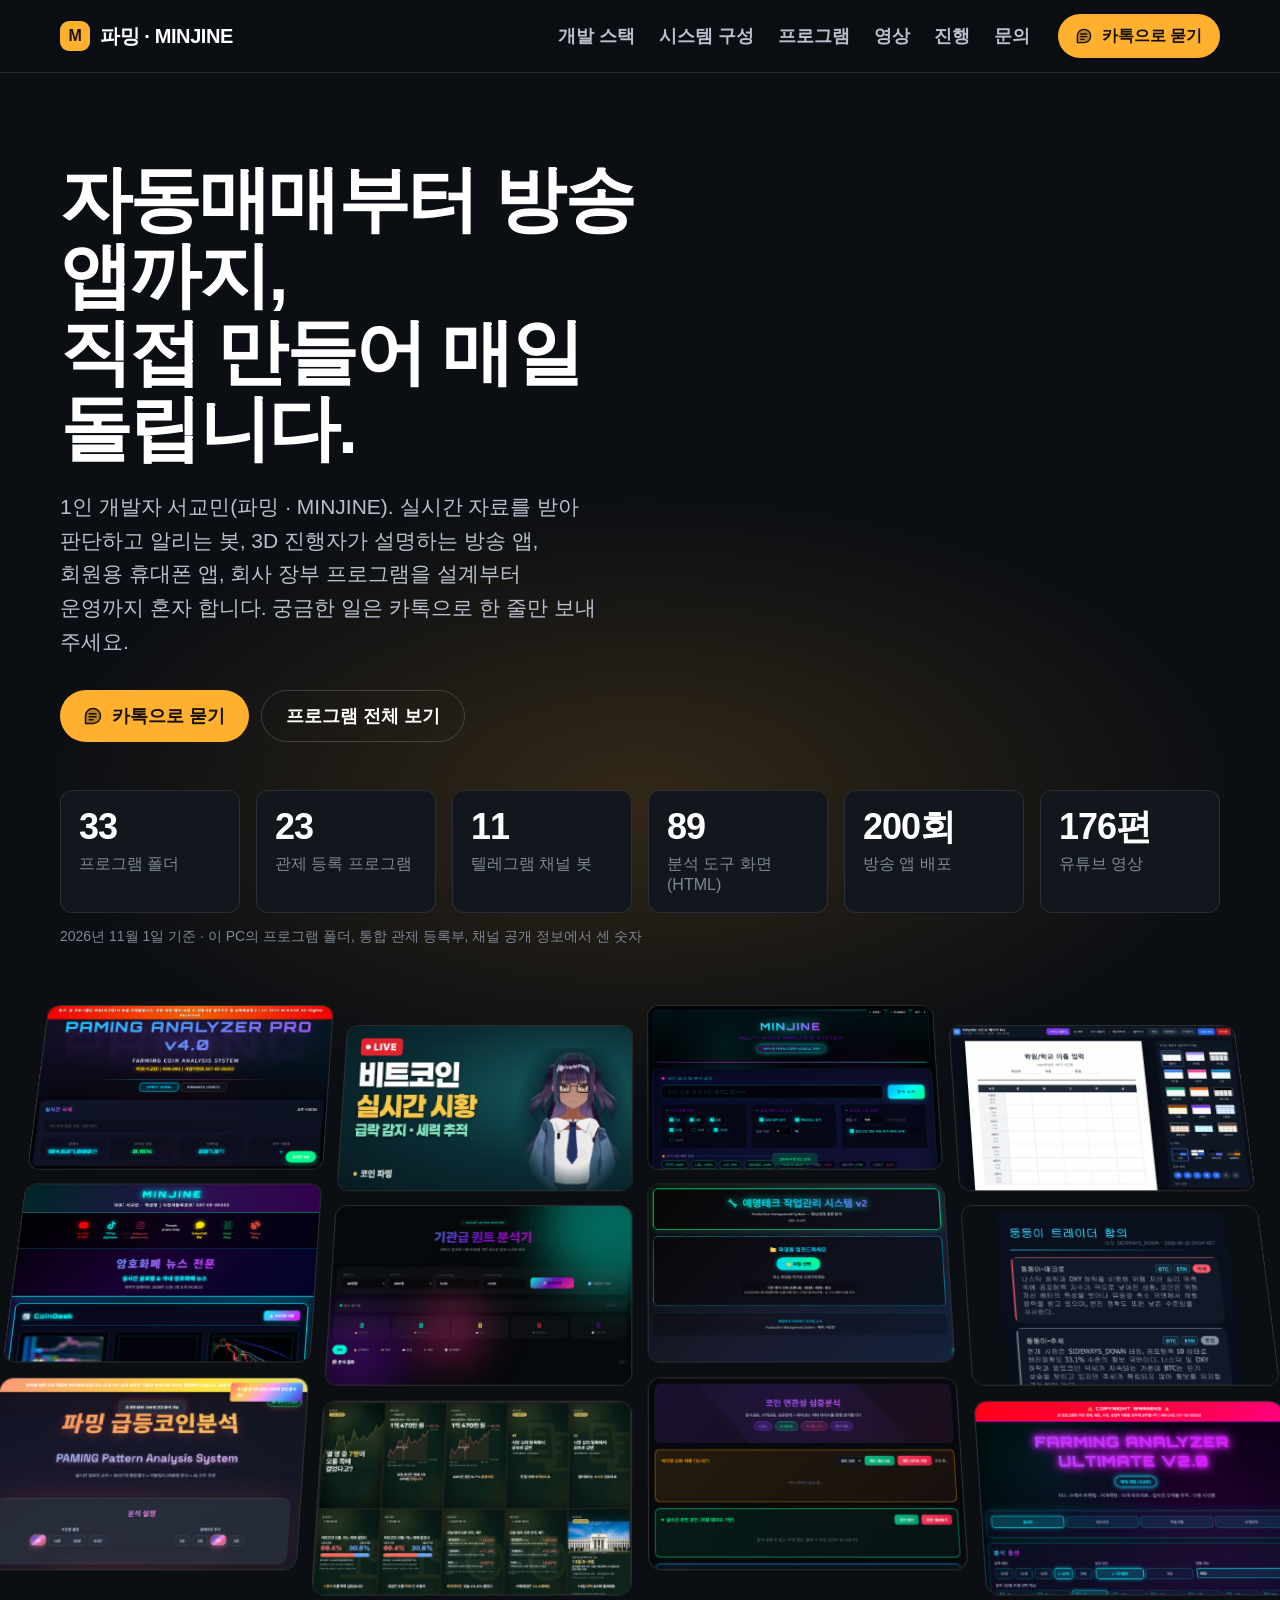
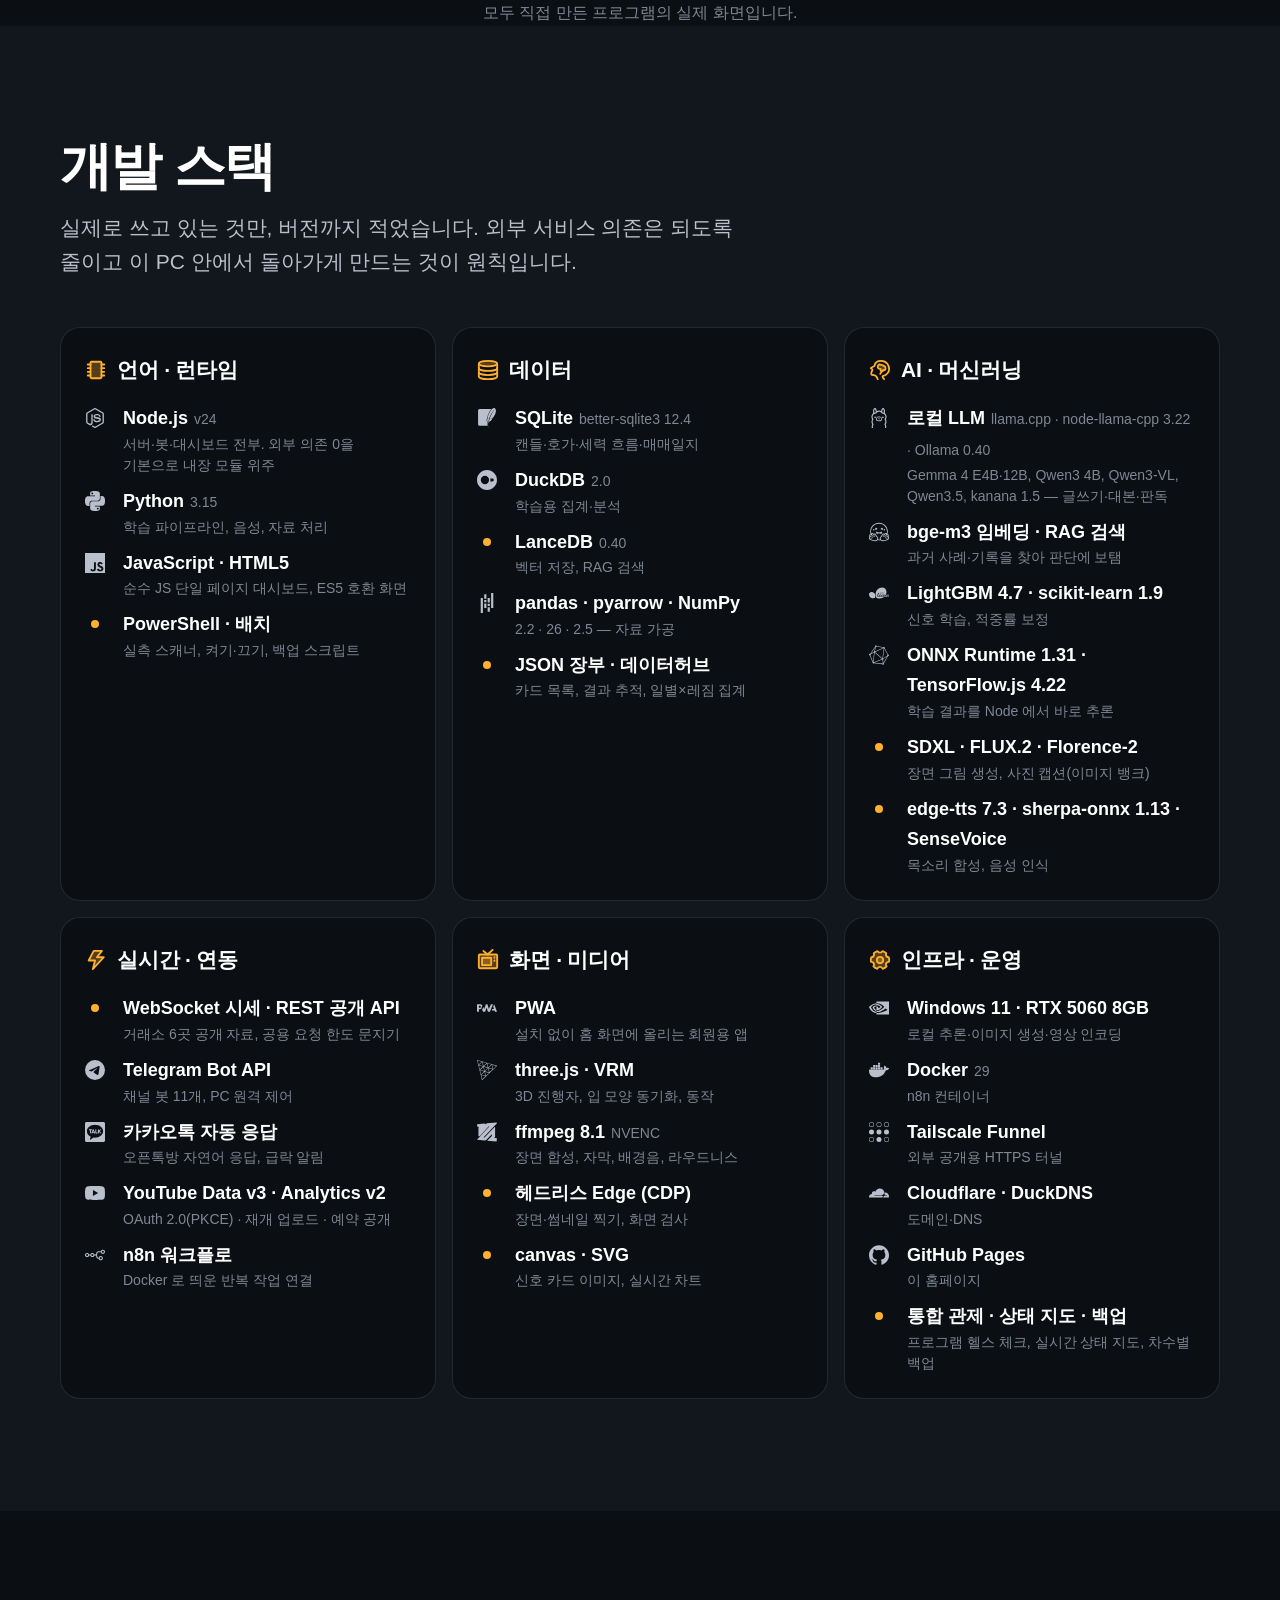
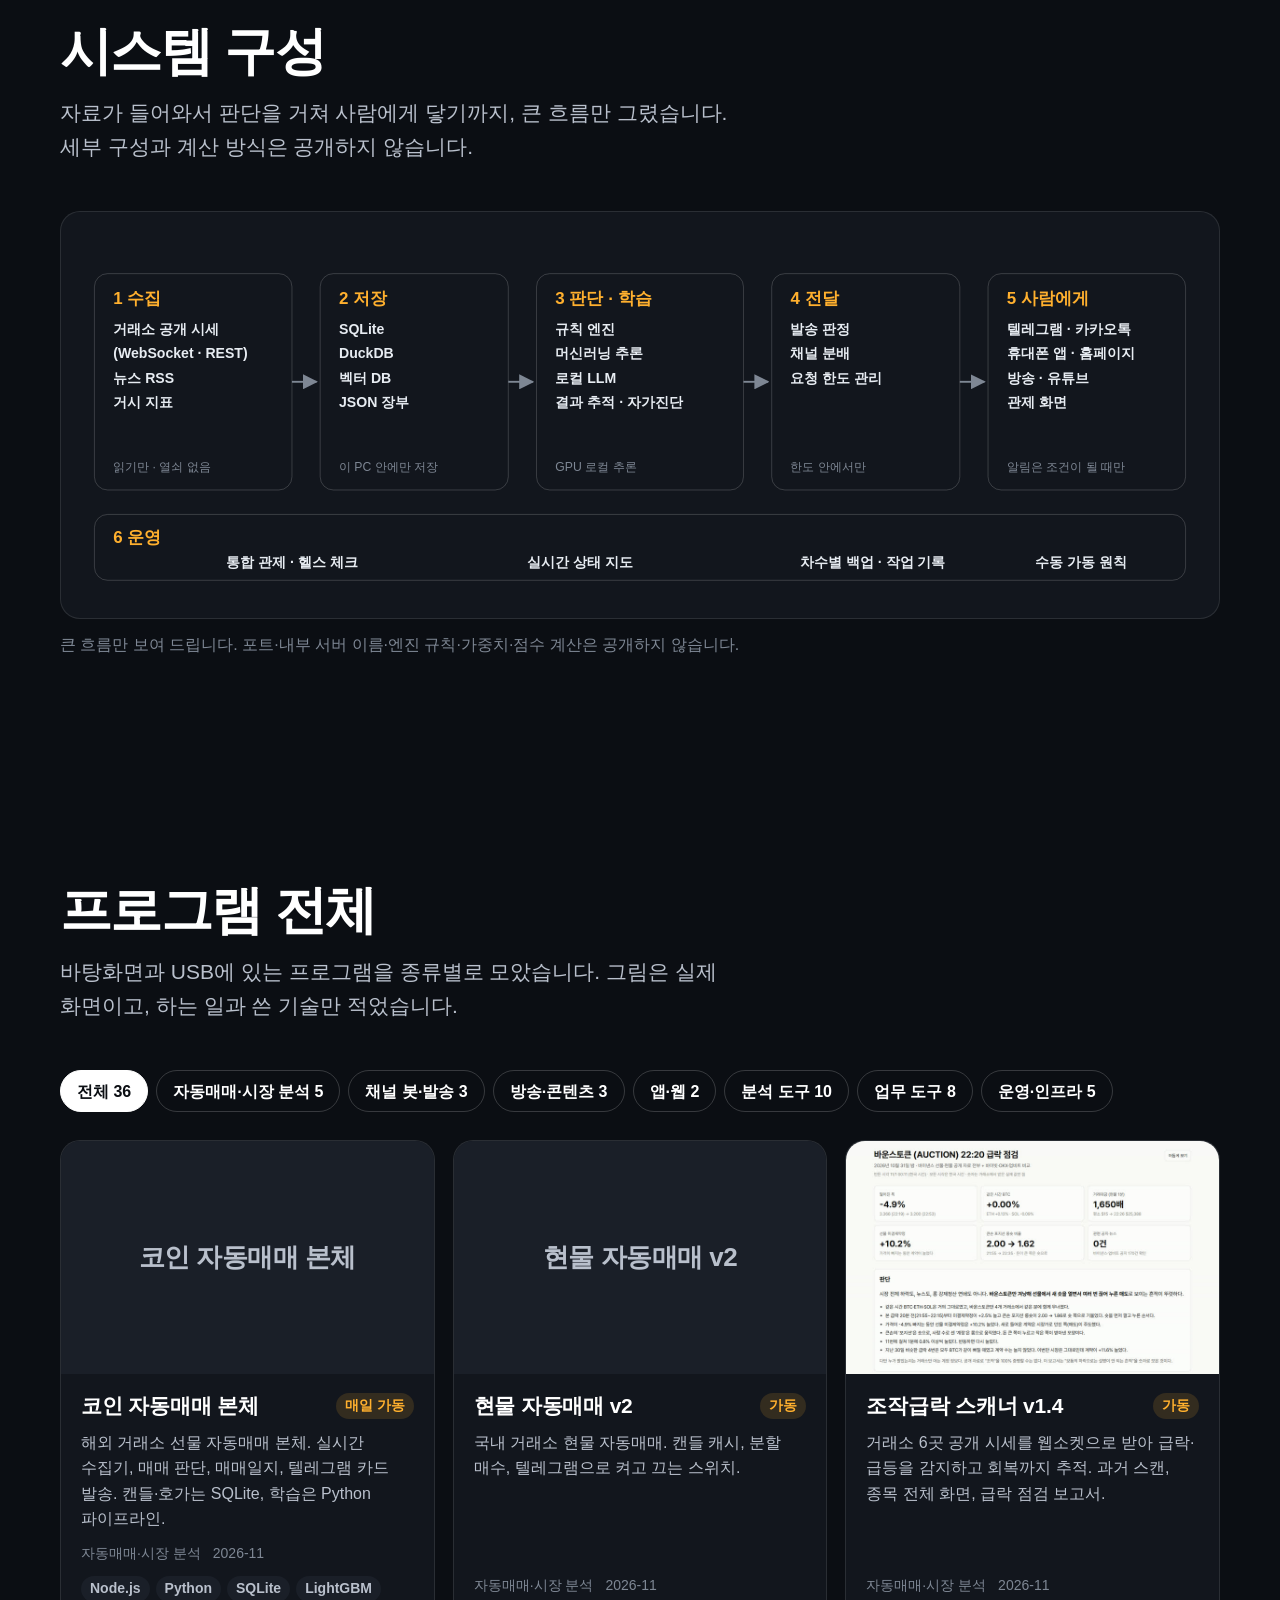
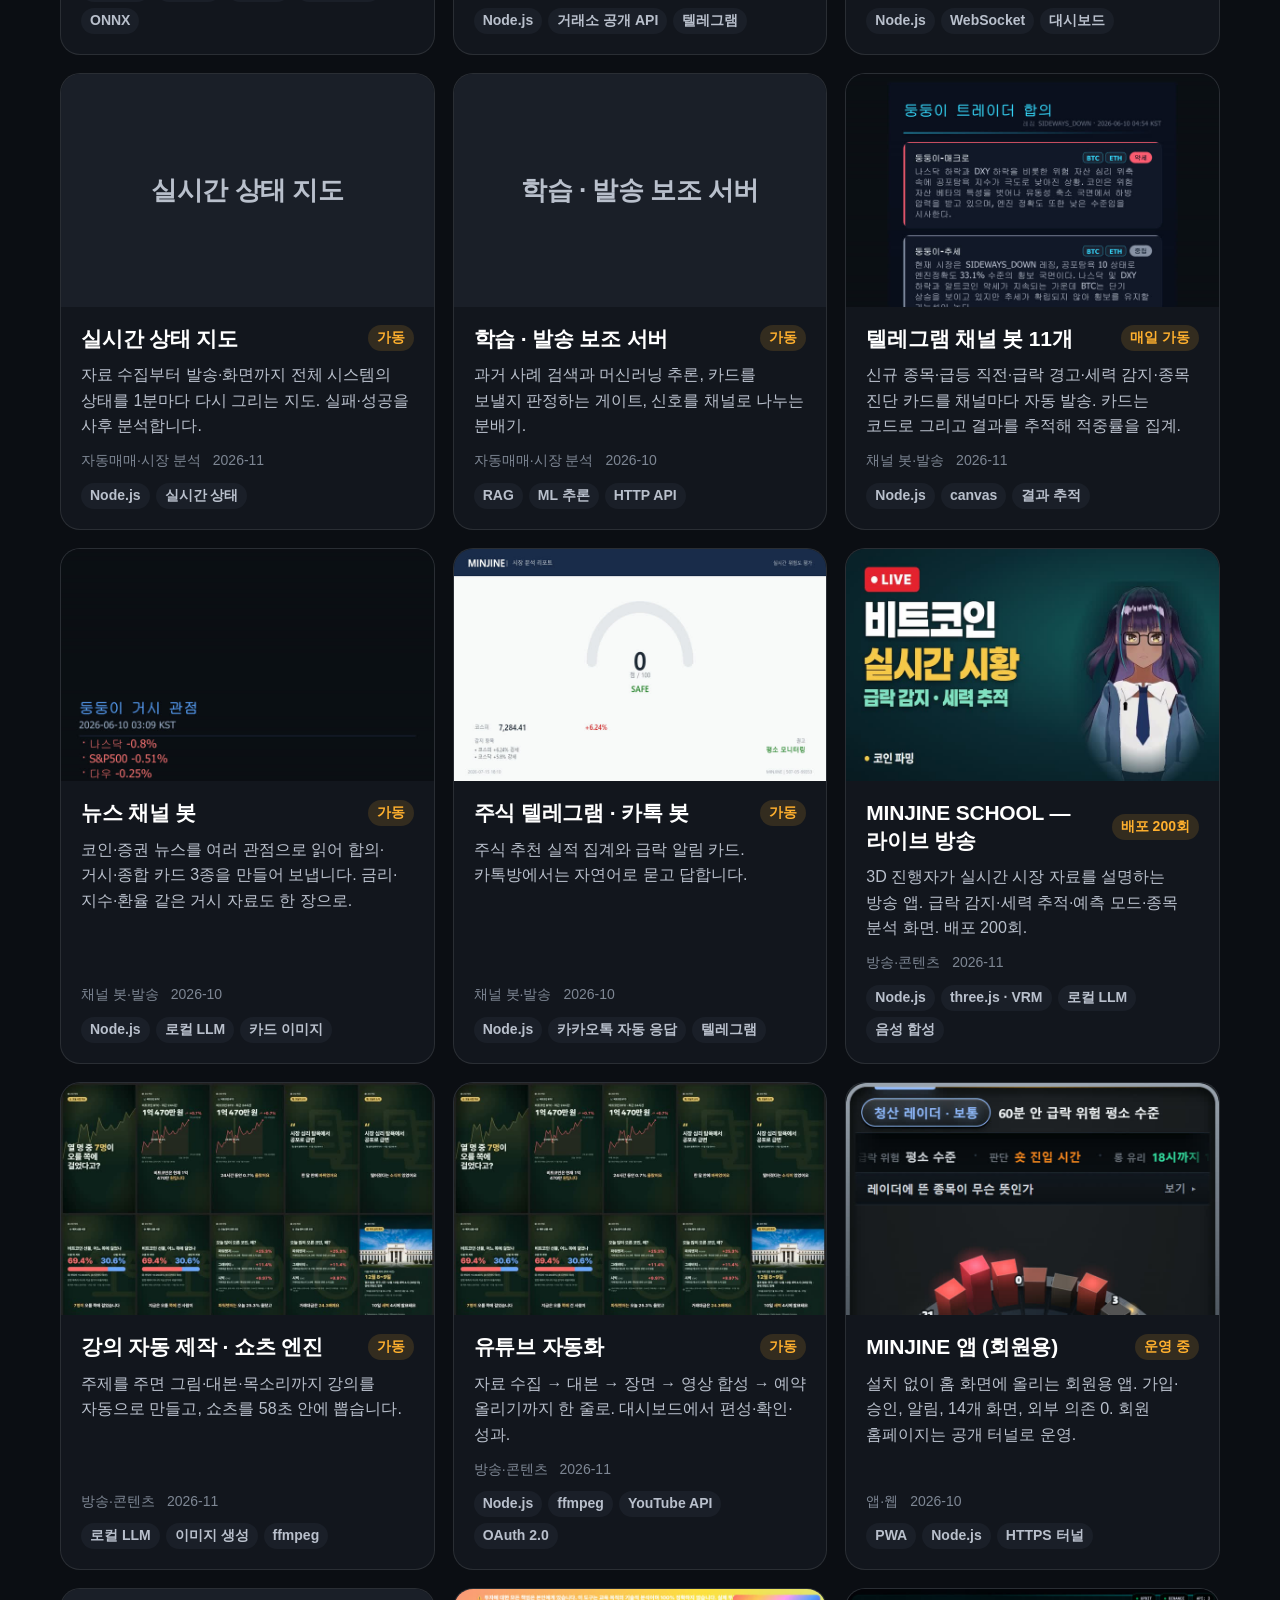
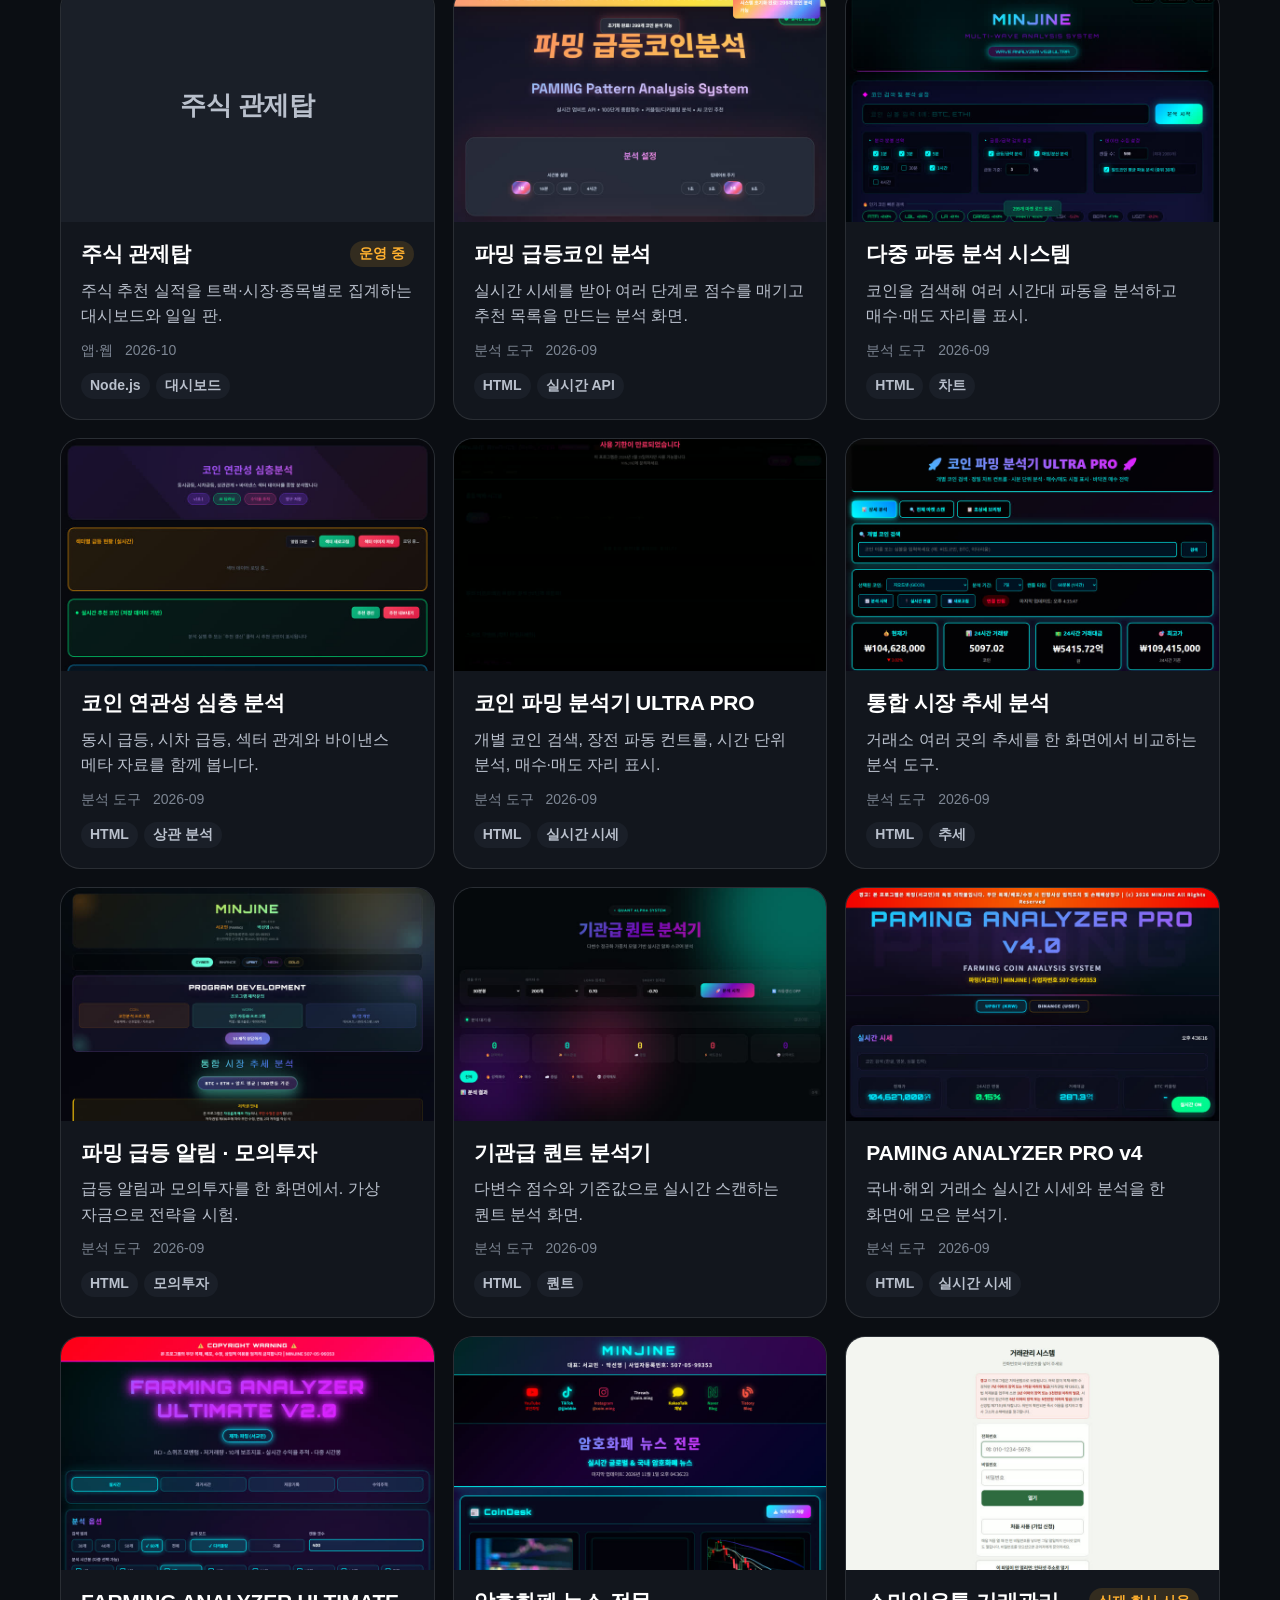
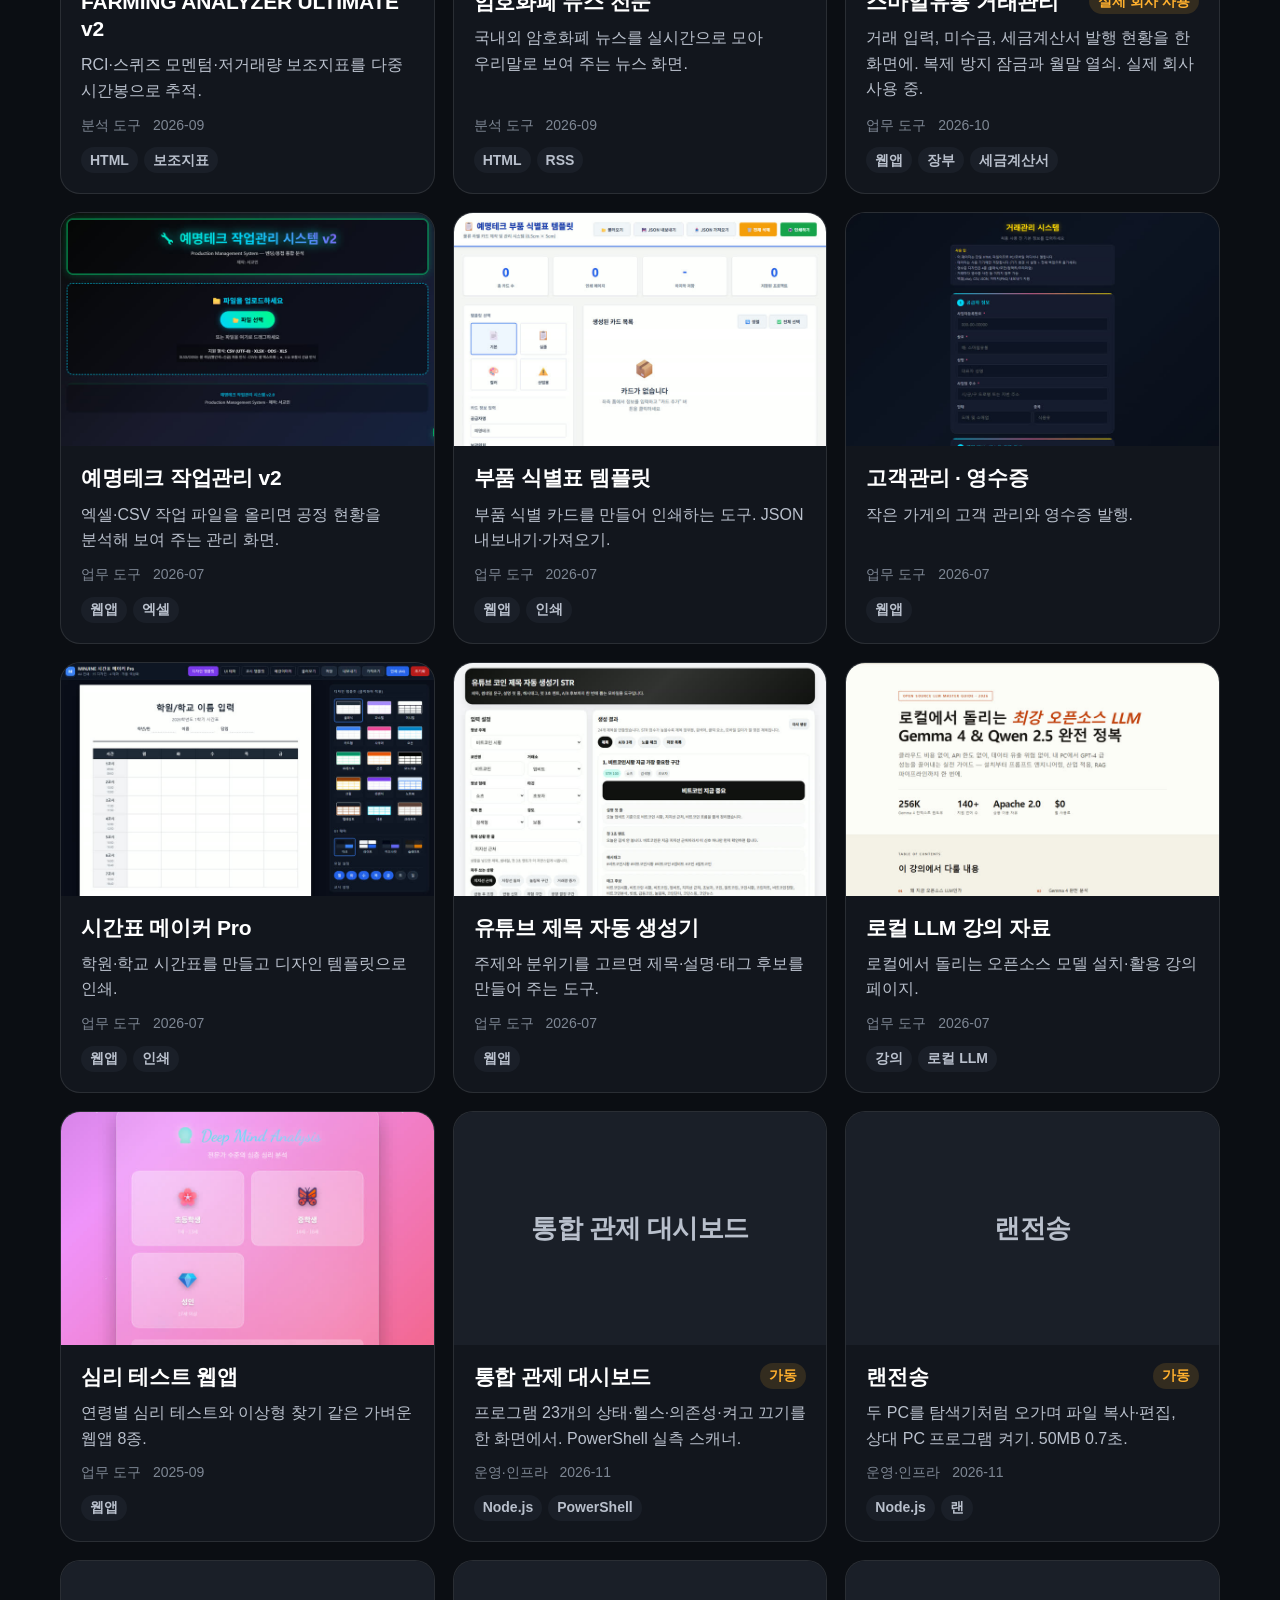
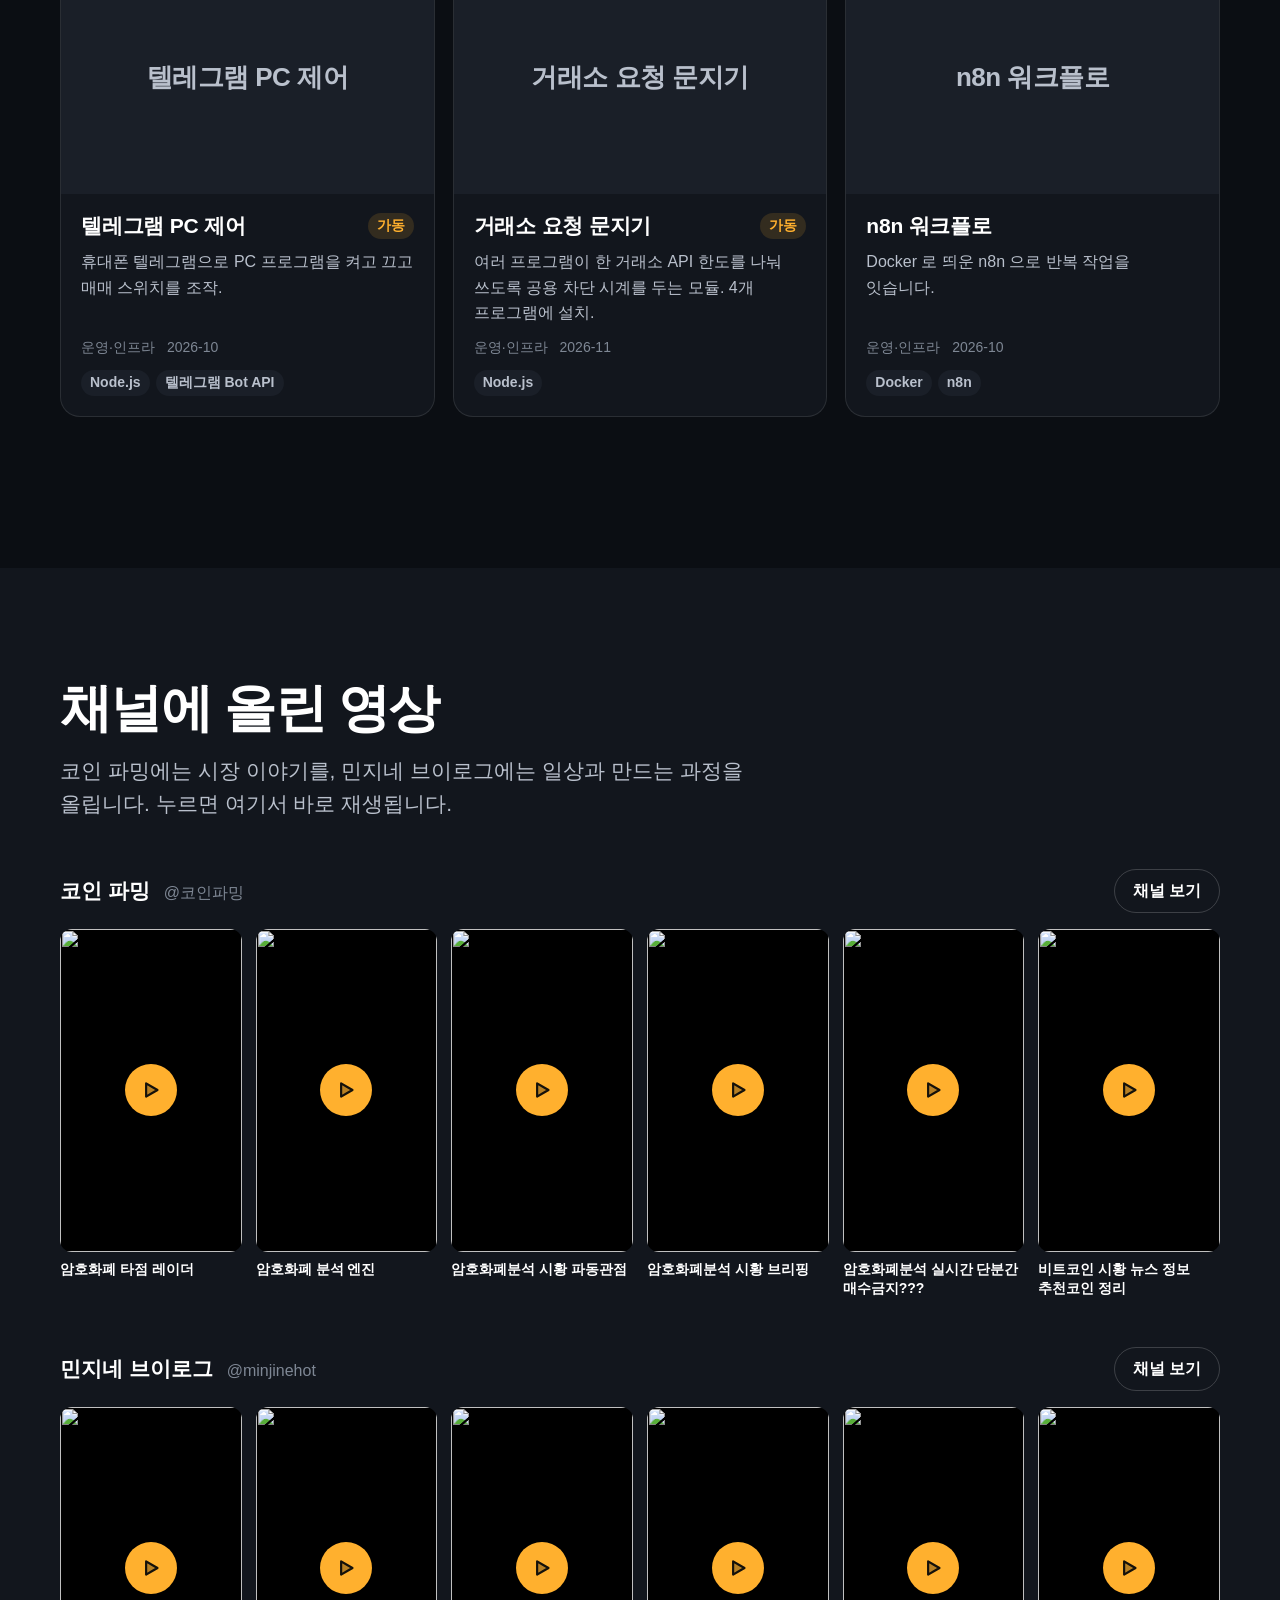
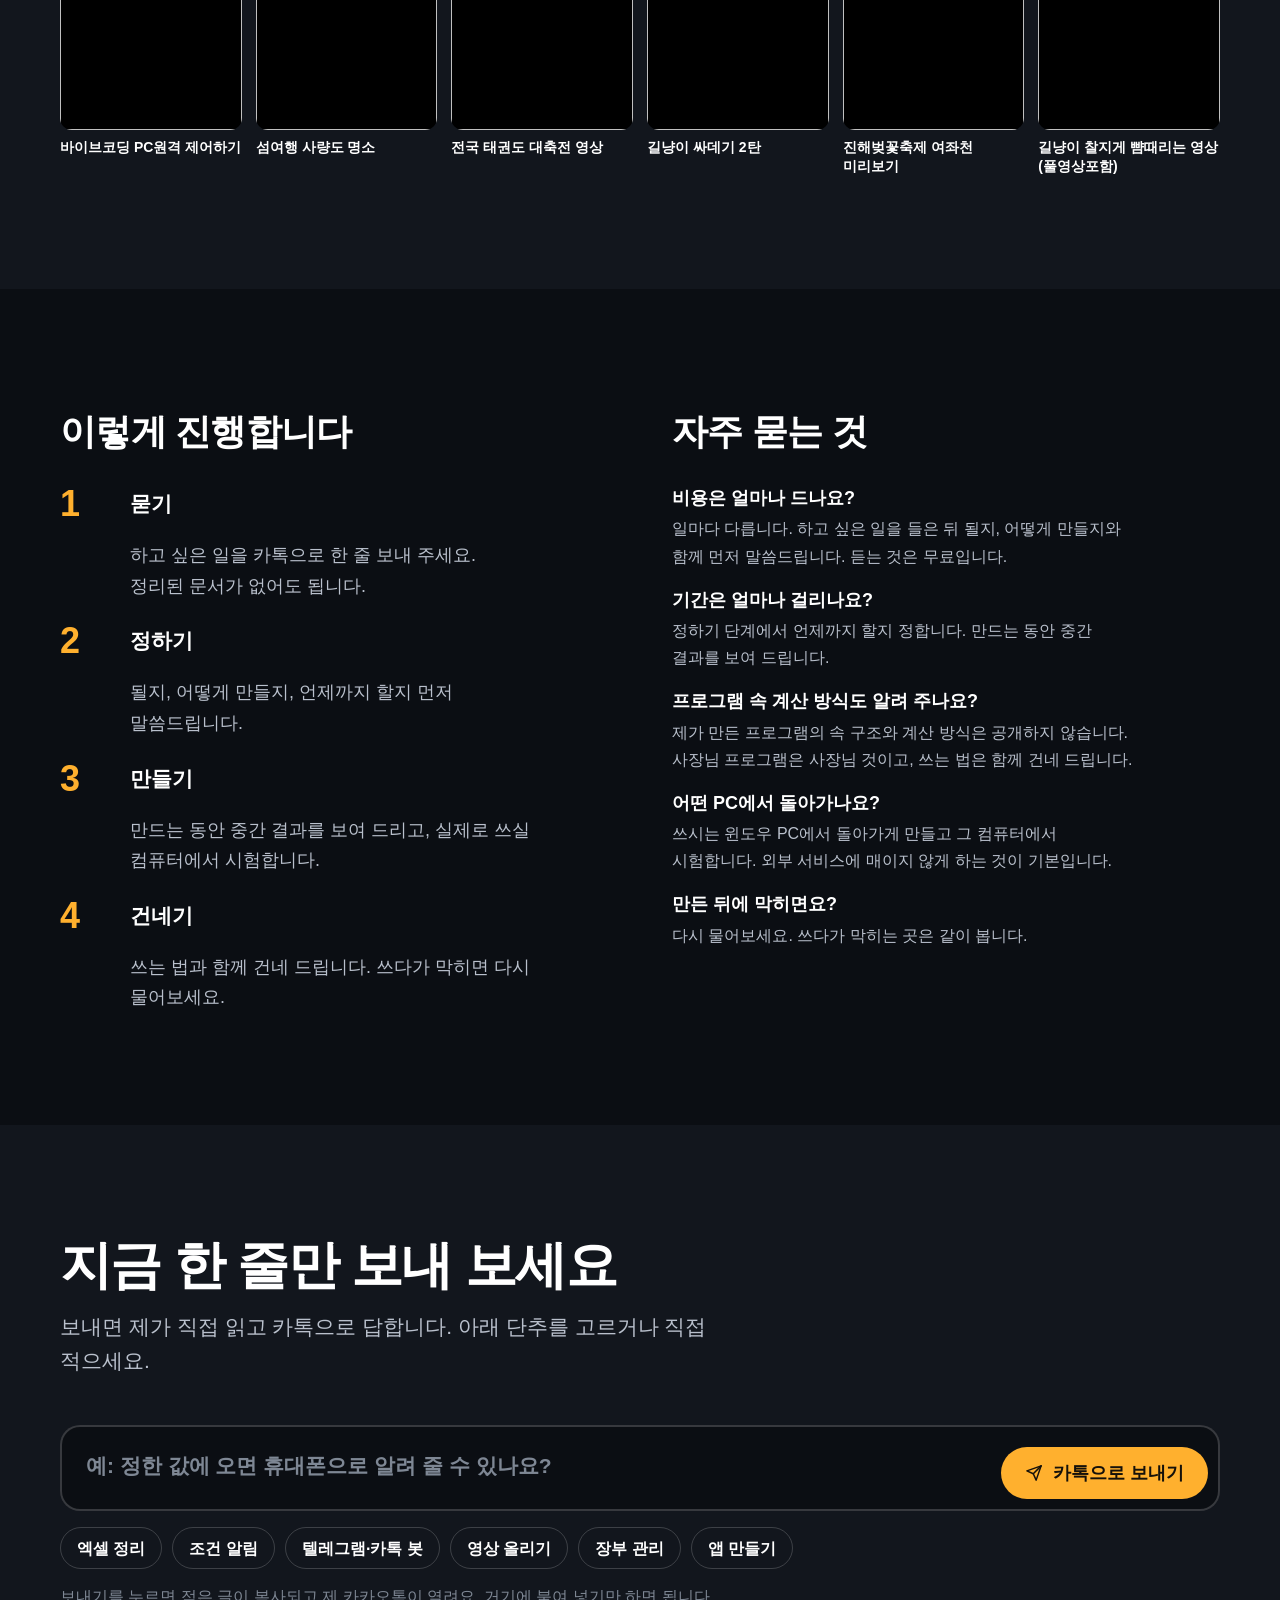
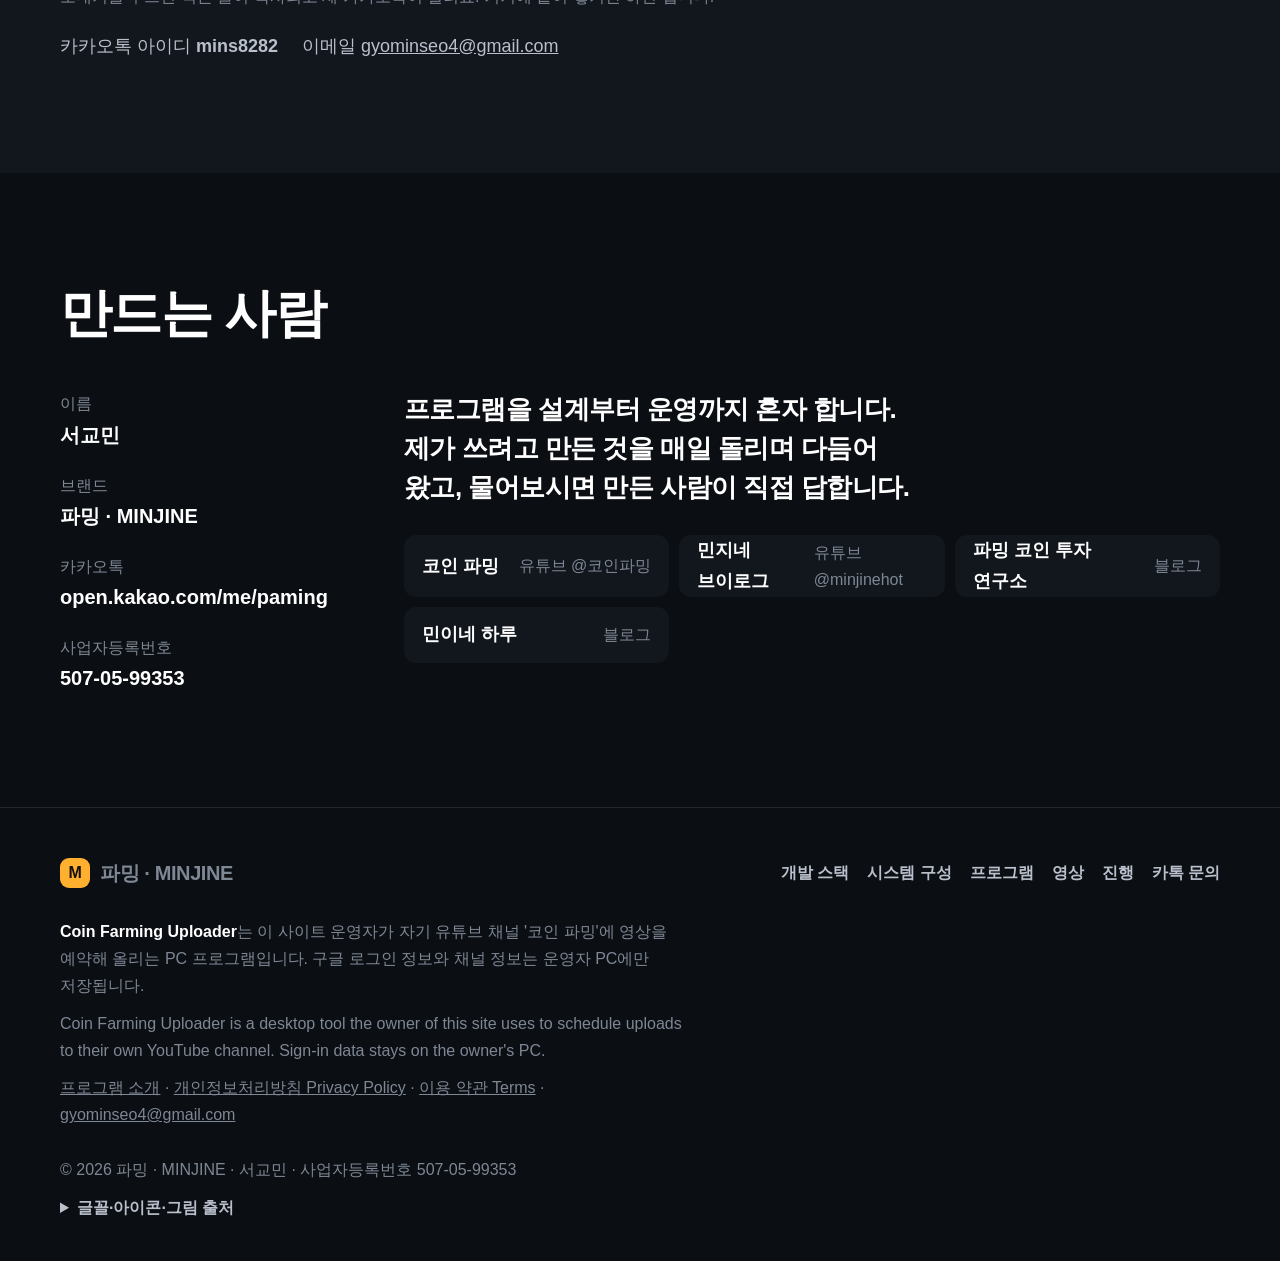
==== coin.html @ c0732eb4 "MINJINE 홈페이지 개편: 첫 화면 두 갈래(주식·암호화폐 / 사무 자동화), 기존 페이지는 coin.html, 사무 자동화 페이지와 유튜브 홍보영상 Co-Authored-By" ====
<!doctype html>
<html lang="ko">
<head>
<meta charset="utf-8">
<meta name="viewport" content="width=device-width, initial-scale=1">
<title>파밍 · MINJINE — 1인 개발자 서교민의 프로그램과 기술</title>
<meta name="description" content="자동매매 봇, 텔레그램 채널 봇 11개, 실시간 방송 앱, 회원용 휴대폰 앱, 회사 장부 프로그램까지 직접 설계해 매일 돌리는 1인 개발자 서교민(파밍 · MINJINE). 개발 스택, 시스템 구성, 프로그램 전체 카탈로그. 문의는 카카오톡으로.">
<link rel="canonical" href="https://gyominseo4-cyber.github.io/">
<meta property="og:type" content="website">
<meta property="og:title" content="파밍 · MINJINE — 1인 개발자 서교민의 프로그램과 기술">
<meta property="og:description" content="직접 설계해 매일 돌리는 프로그램 33개 폴더, 관제 등록 23개. 개발 스택과 시스템 구성, 실제 화면.">
<meta property="og:url" content="https://gyominseo4-cyber.github.io/">
<meta property="og:image" content="https://gyominseo4-cyber.github.io/og.jpg">
<meta name="twitter:card" content="summary_large_image">
<meta name="theme-color" content="#0B0E13">
<meta name="color-scheme" content="dark">
<link rel="icon" href="data:image/svg+xml,%3Csvg xmlns='http://www.w3.org/2000/svg' viewBox='0 0 64 64'%3E%3Crect width='64' height='64' rx='14' fill='%23FFB02E'/%3E%3Cpath d='M15 47V17h8l9 16 9-16h8v30h-8V31l-9 16-9-16v16z' fill='%2315110A'/%3E%3C/svg%3E">
<link rel="preconnect" href="https://cdn.jsdelivr.net" crossorigin>
<link rel="stylesheet" href="https://cdn.jsdelivr.net/gh/orioncactus/pretendard@v1.3.9/dist/web/variable/pretendardvariable-dynamic-subset.min.css">
<script>document.documentElement.classList.add('js')</script>
<style>
/* 파밍 · MINJINE 홈페이지 5판 (2026-11-01) — Website Design 플러그인 절차(DESIGN.md) · 개발자 포트폴리오: 개발 스택 → 시스템 구성 → 프로그램 전체 카탈로그(실제 화면) · 지어낸 숫자 없음 */
:root{
  --bg:#0B0E13; --surface:#12161D; --surface-2:#1A1F28; --line:rgba(255,255,255,.10); --line-2:rgba(255,255,255,.18);
  --text:#FFFFFF; --text-2:#B9C0CC; --text-3:#7E8794;
  --primary:#FFB02E; --primary-hover:#FFC25A; --primary-ink:#15110A; --primary-soft:rgba(255,176,46,.14);
  --s1:72px; --s2:52px; --s3:36px; --s4:26px; --s5:21px; --s6:18px; --s7:16px; --s8:14px;
  --r1:12px; --r2:20px; --m:40px; --w:1240px; --ease:cubic-bezier(.2,.7,.2,1);
}
@media (max-width:760px){ :root{ --s1:42px; --s2:34px; --s3:28px; --s4:22px; --m:20px; } }
*{ box-sizing:border-box; }
html{ background:var(--bg); color-scheme:dark; -webkit-text-size-adjust:100%; scroll-behavior:smooth; }
@media (prefers-reduced-motion:reduce){ html{ scroll-behavior:auto; } }
body{ margin:0; background:var(--bg); color:var(--text); font-family:"Pretendard Variable",Pretendard,-apple-system,"Apple SD Gothic Neo","Malgun Gothic",sans-serif; font-size:var(--s6); font-weight:500; line-height:1.7; word-break:keep-all; overflow-wrap:break-word; -webkit-font-smoothing:antialiased; font-variant-numeric:tabular-nums; }
h1,h2,h3,h4,p,ul,ol,dl,dd,figure{ margin:0; }
ul,ol{ padding:0; list-style:none; }
a{ color:inherit; }
img,svg{ display:block; }
.ico{ width:1em; height:1em; flex:none; }
.si{ width:20px; height:20px; fill:currentColor; flex:none; }
::selection{ background:var(--primary); color:var(--primary-ink); }
:focus-visible{ outline:2px solid var(--primary); outline-offset:3px; }
.sr{ position:absolute !important; width:1px; height:1px; overflow:hidden; clip:rect(0 0 0 0); white-space:nowrap; }
.skip{ position:absolute; left:var(--m); top:-80px; z-index:40; background:var(--primary); color:var(--primary-ink); padding:12px 16px; border-radius:var(--r1); font-weight:700; text-decoration:none; }
.skip:focus{ top:16px; }
.wrap{ max-width:var(--w); margin:0 auto; padding:0 var(--m); }
section{ padding:112px 0; scroll-margin-top:80px; }
@media (max-width:760px){ section{ padding:72px 0; } }
.h2{ font-size:var(--s2); font-weight:800; line-height:1.1; letter-spacing:-.03em; max-width:20ch; }
.sub{ margin-top:16px; color:var(--text-2); max-width:60ch; font-size:var(--s5); line-height:1.6; }
.sh{ margin-bottom:48px; }
.btn{ display:inline-flex; align-items:center; justify-content:center; gap:10px; min-height:52px; padding:0 24px; border-radius:999px; border:0; background:var(--primary); color:var(--primary-ink); font:inherit; font-size:var(--s6); font-weight:800; text-decoration:none; cursor:pointer; white-space:nowrap; transition:background-color .15s, transform .15s var(--ease); touch-action:manipulation; }
.btn:hover{ background:var(--primary-hover); }
.btn:active{ transform:scale(.97); }
.btn.sec,.btn.ghost{ background:transparent; color:var(--text); border:1.5px solid var(--line-2); }
.btn.sec:hover,.btn.ghost:hover{ background:var(--surface-2); }
.btn.sm{ min-height:44px; padding:0 18px; font-size:var(--s7); }
.tag{ display:inline-flex; align-items:center; min-height:26px; padding:0 9px; border-radius:999px; background:var(--surface-2); color:var(--text-2); font-size:var(--s8); font-weight:600; white-space:nowrap; }
.tag.on{ background:var(--primary-soft); color:var(--primary); }
.chip{ min-height:42px; padding:0 16px; border-radius:999px; border:1.5px solid var(--line-2); background:transparent; color:var(--text); font:inherit; font-size:var(--s7); font-weight:600; cursor:pointer; transition:background-color .15s, border-color .15s; }
.chip:hover{ border-color:var(--text); }
.chip[aria-pressed="true"]{ background:var(--text); border-color:var(--text); color:var(--bg); }

/* 메뉴 */
.nav{ position:sticky; top:0; z-index:30; background:rgba(11,14,19,.92); border-bottom:1px solid var(--line); } /* 메뉴 선 · taste-skill-ignore */
.nav .wrap{ display:flex; align-items:center; gap:28px; min-height:72px; }
.mark{ display:inline-flex; align-items:center; gap:10px; font-weight:800; font-size:20px; letter-spacing:-.02em; text-decoration:none; white-space:nowrap; }
.mark i{ width:30px; height:30px; border-radius:9px; background:var(--primary); color:var(--primary-ink); display:inline-flex; align-items:center; justify-content:center; font-style:normal; font-weight:900; font-size:16px; }
.nav nav{ display:flex; gap:24px; margin-left:auto; font-weight:600; color:var(--text-2); }
.nav nav a{ text-decoration:none; padding:8px 0; white-space:nowrap; }
.nav nav a:hover{ color:var(--text); }
@media (max-width:1100px){ .nav nav{ display:none; } .nav .wrap{ justify-content:space-between; } }

/* 첫 화면: 제목 + 숫자 + 실제 화면 벽 */
.hero{ padding:88px 0 0; overflow:hidden; position:relative; }
.hero .glow{ position:absolute; left:50%; top:420px; width:1200px; height:600px; transform:translateX(-50%); background:radial-gradient(closest-side, rgba(255,176,46,.16), rgba(255,176,46,0)); pointer-events:none; } /* 화면 벽 뒤 빛 하나 · taste-skill-ignore */
.hero .wrap{ position:relative; }
.hero h1{ font-size:var(--s1); font-weight:800; line-height:1.06; letter-spacing:-.035em; max-width:16ch; }
@media (max-width:1000px){ .hero h1 .pc{ display:none; } }
.hero .lead{ margin-top:24px; font-size:var(--s5); color:var(--text-2); max-width:46ch; line-height:1.6; }
.hero .acts{ margin-top:32px; display:flex; flex-wrap:wrap; gap:12px; }
.stats{ margin-top:48px; display:grid; grid-template-columns:repeat(6,minmax(0,1fr)); gap:16px; }
.stats div{ padding:16px 18px; background:var(--surface); border:1px solid var(--line); border-radius:var(--r1); } /* 숫자 칸 · taste-skill-ignore */
.stats b{ display:block; font-size:var(--s3); font-weight:800; letter-spacing:-.03em; line-height:1.1; }
.stats span{ display:block; margin-top:6px; color:var(--text-3); font-size:var(--s7); line-height:1.35; }
.src{ margin-top:12px; color:var(--text-3); font-size:var(--s8); }
.wall{ margin-top:56px; perspective:1600px; }
.wall ul{ display:grid; grid-template-columns:repeat(4,minmax(0,1fr)); gap:14px; transform:rotateX(18deg) scale(1.02); transform-origin:50% 0; }
.wall li{ border-radius:var(--r1); overflow:hidden; background:#000; border:1px solid var(--line-2); } /* 화면 벽 틀 · taste-skill-ignore */
.wall img{ width:100%; height:100%; object-fit:cover; aspect-ratio:16/10; }
.wall li:nth-child(4n+2),.wall li:nth-child(4n+4){ transform:translateY(22px); }
.wall p{ text-align:center; color:var(--text-3); font-size:var(--s7); padding:40px 0 0; }
@media (max-width:1100px){ .stats{ grid-template-columns:repeat(3,minmax(0,1fr)); } }
@media (max-width:760px){ .hero{ padding-top:48px; } .stats{ grid-template-columns:1fr 1fr; gap:10px; } .stats div{ padding:12px 14px; } .wall ul{ grid-template-columns:1fr 1fr; gap:10px; transform:none; } .wall li:nth-child(n+7){ display:none; } .wall li:nth-child(4n+2),.wall li:nth-child(4n+4){ transform:none; } .hero .acts .btn{ flex:1 1 auto; } }

/* 개발 스택 */
.stack{ background:var(--surface); }
.sgs{ display:grid; grid-template-columns:repeat(3,minmax(0,1fr)); gap:16px; }
.sg{ background:var(--bg); border:1px solid var(--line); border-radius:var(--r2); padding:24px; } /* 스택 묶음 · taste-skill-ignore */
.sg h3{ font-size:var(--s5); font-weight:800; letter-spacing:-.01em; display:flex; align-items:center; gap:10px; }
.sg h3 .ico{ color:var(--primary); font-size:22px; }
.sg ul{ margin-top:16px; display:grid; gap:10px; }
.sg li{ display:grid; grid-template-columns:28px minmax(0,1fr); gap:10px; align-items:start; }
.sg li .si,.sg li .dot{ margin-top:5px; color:var(--text-2); }
.sg li .dot{ width:20px; height:20px; display:flex; align-items:center; justify-content:center; }
.sg li .dot::before{ content:""; width:8px; height:8px; border-radius:4px; background:var(--primary); }
.sg li b{ font-weight:700; }
.sg li small{ display:block; color:var(--text-3); font-size:var(--s8); line-height:1.5; }
.sg li em{ font-style:normal; color:var(--text-3); font-weight:500; margin-left:6px; font-size:var(--s8); }
@media (max-width:1000px){ .sgs{ grid-template-columns:1fr 1fr; } }
@media (max-width:640px){ .sgs{ grid-template-columns:1fr; } }

/* 시스템 구성 */
.arch .diag{ background:var(--surface); border:1px solid var(--line); border-radius:var(--r2); padding:24px; overflow-x:auto; } /* 구성도 틀 · taste-skill-ignore */
.arch svg{ width:100%; min-width:900px; height:auto; display:block; }
.arch .cap{ margin-top:12px; color:var(--text-3); font-size:var(--s7); }
.arch .real{ margin-top:28px; display:grid; grid-template-columns:minmax(0,1.3fr) minmax(0,1fr); gap:24px; align-items:center; }
.arch .real img{ width:100%; height:auto; border-radius:var(--r1); border:1px solid var(--line-2); } /* 실제 화면 틀 · taste-skill-ignore */
.arch .real h3{ font-size:var(--s4); font-weight:800; letter-spacing:-.02em; }
.arch .real p{ margin-top:10px; color:var(--text-2); }
@media (max-width:900px){ .arch .real{ grid-template-columns:1fr; } }

/* 프로그램 카탈로그 */
.filters{ display:flex; flex-wrap:wrap; gap:8px; margin-bottom:28px; }
.cards{ display:grid; grid-template-columns:repeat(3,minmax(0,1fr)); gap:18px; }
.card{ background:var(--surface); border:1px solid var(--line); border-radius:var(--r2); overflow:hidden; display:flex; flex-direction:column; transition:border-color .15s, transform .25s var(--ease); } /* 카드 · taste-skill-ignore */
.card:hover{ border-color:var(--line-2); transform:translateY(-3px); }
.card[hidden]{ display:none; }
.thumb{ aspect-ratio:16/10; background:#000; overflow:hidden; }
.thumb img{ width:100%; height:100%; object-fit:cover; }
.noimg{ width:100%; height:100%; display:flex; align-items:center; justify-content:center; padding:20px; background:var(--surface-2); }
.noimg span{ font-size:var(--s4); font-weight:800; letter-spacing:-.02em; color:var(--text-2); text-align:center; line-height:1.2; }
.cb{ padding:18px 20px 20px; display:flex; flex-direction:column; gap:10px; flex:1; }
.ct{ display:flex; align-items:center; justify-content:space-between; gap:10px; }
.ct h3{ font-size:var(--s5); font-weight:800; letter-spacing:-.01em; line-height:1.3; }
.cb p{ color:var(--text-2); font-size:var(--s7); line-height:1.6; }
.cb .meta{ display:flex; gap:12px; color:var(--text-3); font-size:var(--s8); margin-top:auto; }
.cb .tags{ display:flex; flex-wrap:wrap; gap:6px; }
@media (max-width:1000px){ .cards{ grid-template-columns:1fr 1fr; } }
@media (max-width:640px){ .cards{ grid-template-columns:1fr; } }

/* 채널 영상 */
.vsec{ background:var(--surface); }
.shelf + .shelf{ margin-top:48px; }
.shelf-h{ display:flex; align-items:center; justify-content:space-between; gap:16px; margin-bottom:16px; }
.shelf-h h3{ font-size:var(--s5); font-weight:700; min-width:0; }
.shelf-h h3 span{ color:var(--text-3); font-weight:500; font-size:var(--s7); margin-left:8px; }
.vids{ display:grid; grid-template-columns:repeat(6,minmax(0,1fr)); gap:14px; }
.vids li{ min-width:0; }
.vid{ position:relative; display:block; width:100%; aspect-ratio:9/16; border:0; padding:0; border-radius:var(--r1); overflow:hidden; background:#000; cursor:pointer; }
.vid img{ width:100%; height:100%; object-fit:cover; transition:transform .5s var(--ease); }
.vid:hover img{ transform:scale(1.04); }
.vid .play{ position:absolute; left:50%; top:50%; width:52px; height:52px; margin:-26px 0 0 -26px; border-radius:26px; background:var(--primary); color:var(--primary-ink); display:flex; align-items:center; justify-content:center; font-size:26px; }
.vid.on{ cursor:default; }
.vid iframe{ position:absolute; inset:0; width:100%; height:100%; border:0; }
.vids p{ margin-top:8px; font-size:var(--s8); font-weight:600; line-height:1.4; display:-webkit-box; -webkit-line-clamp:2; -webkit-box-orient:vertical; overflow:hidden; }
@media (max-width:1000px){ .vids{ grid-template-columns:repeat(4,minmax(0,1fr)); } .vids li:nth-child(n+5){ display:none; } }
@media (max-width:760px){ .vids{ display:flex; overflow-x:auto; scroll-snap-type:x mandatory; gap:12px; margin:0 calc(-1 * var(--m)); padding:0 var(--m) 8px; } .vids li{ flex:0 0 44%; scroll-snap-align:start; } .vids li:nth-child(n+5){ display:block; } .shelf-h h3 span{ display:block; margin:2px 0 0; } }

/* 진행 · 자주 묻는 것 */
.how .two{ display:grid; grid-template-columns:minmax(0,1fr) minmax(0,1fr); gap:64px; }
.steps{ display:grid; gap:22px; counter-reset:s; }
.step{ counter-increment:s; display:grid; grid-template-columns:56px minmax(0,1fr); gap:14px; }
.step::before{ content:counter(s); font-size:var(--s3); font-weight:800; line-height:1; color:var(--primary); letter-spacing:-.03em; }
.step h3{ font-size:var(--s5); font-weight:700; }
.step p{ margin-top:4px; color:var(--text-2); max-width:40ch; grid-column:2; }
.qa{ display:grid; gap:18px; }
.qa h3{ font-size:var(--s6); font-weight:700; line-height:1.4; }
.qa p{ margin-top:4px; color:var(--text-2); font-size:var(--s7); max-width:52ch; }
.how h2.small{ font-size:var(--s3); font-weight:800; letter-spacing:-.02em; margin-bottom:24px; }
@media (max-width:900px){ .how .two{ grid-template-columns:1fr; gap:48px; } }

/* 질문 칸 */
.ask{ background:var(--surface); }
.ask .box{ margin-top:28px; border:2px solid var(--line-2); border-radius:var(--r2); background:var(--bg); display:flex; align-items:flex-end; gap:12px; padding:10px 10px 10px 24px; transition:border-color .15s; }
.ask .box:focus-within{ border-color:var(--primary); }
.ask textarea{ flex:1; min-width:0; border:0; outline:0; background:transparent; color:var(--text); resize:none; font:inherit; font-size:var(--s5); font-weight:600; line-height:1.4; padding:14px 0; min-height:62px; max-height:40vh; }
.ask textarea::placeholder{ color:var(--text-3); }
.chips{ display:flex; flex-wrap:wrap; gap:10px; margin-top:16px; }
.note{ margin-top:14px; color:var(--text-3); font-size:var(--s7); min-height:1.6em; }
.ask .idl{ margin-top:20px; display:flex; flex-wrap:wrap; gap:12px 24px; align-items:center; color:var(--text-2); }
@media (max-width:760px){ .ask .box{ flex-direction:column; align-items:stretch; padding:8px 8px 8px 18px; } .ask .box .btn{ width:100%; } }

/* 만드는 사람 */
.who .grid{ display:grid; grid-template-columns:280px minmax(0,1fr); gap:64px; }
.facts{ display:grid; gap:20px; align-content:start; }
.facts dt{ font-size:var(--s7); color:var(--text-3); }
.facts dd{ font-weight:700; font-size:20px; }
.who .big{ font-size:var(--s4); font-weight:600; line-height:1.5; letter-spacing:-.02em; max-width:36ch; }
.chan{ margin-top:28px; display:grid; grid-template-columns:repeat(auto-fill,minmax(230px,1fr)); gap:10px; }
.chan a{ display:flex; align-items:center; justify-content:space-between; gap:12px; min-height:56px; padding:0 18px; background:var(--surface); border-radius:var(--r1); text-decoration:none; font-weight:600; transition:background-color .15s; }
.chan a span{ color:var(--text-3); font-size:var(--s7); font-weight:500; }
.chan a:hover{ background:var(--surface-2); }
@media (max-width:900px){ .who .grid{ grid-template-columns:1fr; gap:36px; } }

/* 바닥 */
footer{ padding:48px 0 40px; border-top:1px solid var(--line); color:var(--text-3); font-size:var(--s7); } /* 바닥 선 · taste-skill-ignore */
footer .top{ display:flex; flex-wrap:wrap; gap:16px 32px; align-items:center; justify-content:space-between; }
footer nav{ display:flex; flex-wrap:wrap; gap:18px; }
footer nav a{ text-decoration:none; font-weight:600; color:var(--text-2); }
.up{ margin-top:28px; display:grid; gap:10px; max-width:70ch; }
.up b{ color:var(--text); }
.legal{ margin-top:28px; display:grid; gap:10px; }
.legal details summary{ cursor:pointer; font-weight:600; color:var(--text-2); }
.legal details ul{ margin:10px 0 0; padding-left:20px; list-style:disc; display:grid; gap:4px; }

/* 움직임 */
html.js .hero [data-in]{ opacity:0; transform:translateY(18px); animation:in .7s var(--ease) forwards; animation-delay:var(--dl,0ms); }
@keyframes in{ to{ opacity:1; transform:none; } }
html.js [data-rv]{ opacity:0; transform:translateY(14px); transition:opacity .55s var(--ease), transform .55s var(--ease); transition-delay:var(--dl,0ms); }
html.js [data-rv].on{ opacity:1; transform:none; }
@media (prefers-reduced-motion:reduce){ html.js .hero [data-in], html.js [data-rv]{ animation:none; transition:none; opacity:1; transform:none; } }
</style>
</head>
<body>
<a class="skip" href="#programs">프로그램 목록으로 건너뛰기</a>
<header class="nav">
  <div class="wrap">
    <a class="mark" href="index.html"><i aria-hidden="true">M</i>파밍 · MINJINE</a>
    <nav aria-label="메뉴"><a href="#stack">개발 스택</a><a href="#arch">시스템 구성</a><a href="#programs">프로그램</a><a href="#videos">영상</a><a href="#how">진행</a><a href="#ask">문의</a></nav>
    <a class="btn sm" href="https://open.kakao.com/me/paming" target="_blank" rel="noopener"><svg class="ico ico-message" viewBox="0 0 48 48" fill="none" stroke="currentColor" stroke-width="4" stroke-linecap="round" stroke-linejoin="round" aria-hidden="true" focusable="false"><path d="M44 24C44 35.05 35.05 44 24 44C18.03 44 4 44 4 44C4 44 4 29.07 4 24C4 12.95 12.95 4 24 4C35.05 4 44 12.95 44 24Z" class="i2" style="fill:var(--ico2,currentColor);fill-opacity:var(--ico2o,.3)"/><path d="M14 18L32 18"/><path d="M14 26H32"/><path d="M14 34H24"/></svg>카톡으로 묻기</a>
  </div>
</header>

<main id="top">
  <section class="hero" aria-labelledby="h1">
    <div class="glow" aria-hidden="true"></div>
    <div class="wrap">
      <h1 id="h1" data-in><span class="pc">자동매매부터 방송 앱까지,<br></span>직접 만들어 매일 돌립니다.</h1>
      <p class="lead" data-in style="--dl:90ms">1인 개발자 서교민(파밍 · MINJINE). 실시간 자료를 받아 판단하고 알리는 봇, 3D 진행자가 설명하는 방송 앱, 회원용 휴대폰 앱, 회사 장부 프로그램을 설계부터 운영까지 혼자 합니다. 궁금한 일은 카톡으로 한 줄만 보내 주세요.</p>
      <div class="acts" data-in style="--dl:180ms"><a class="btn" href="https://open.kakao.com/me/paming" target="_blank" rel="noopener"><svg class="ico ico-message" viewBox="0 0 48 48" fill="none" stroke="currentColor" stroke-width="4" stroke-linecap="round" stroke-linejoin="round" aria-hidden="true" focusable="false"><path d="M44 24C44 35.05 35.05 44 24 44C18.03 44 4 44 4 44C4 44 4 29.07 4 24C4 12.95 12.95 4 24 4C35.05 4 44 12.95 44 24Z" class="i2" style="fill:var(--ico2,currentColor);fill-opacity:var(--ico2o,.3)"/><path d="M14 18L32 18"/><path d="M14 26H32"/><path d="M14 34H24"/></svg>카톡으로 묻기</a><a class="btn sec" href="#programs">프로그램 전체 보기</a></div>
      <div class="stats" data-in style="--dl:260ms">
        <div><b>33</b><span>프로그램 폴더</span></div>
        <div><b>23</b><span>관제 등록 프로그램</span></div>
        <div><b>11</b><span>텔레그램 채널 봇</span></div>
        <div><b>89</b><span>분석 도구 화면(HTML)</span></div>
        <div><b>200회</b><span>방송 앱 배포</span></div>
        <div><b>176편</b><span>유튜브 영상</span></div>
      </div>
      <p class="src" data-in style="--dl:300ms">2026년 11월 1일 기준 · 이 PC의 프로그램 폴더, 통합 관제 등록부, 채널 공개 정보에서 센 숫자</p>
      <div class="wall" data-in style="--dl:360ms" aria-label="직접 만든 프로그램의 실제 화면">
        <ul>
          <li><img src="h10.jpg" width="800" height="500" alt="PAMING ANALYZER PRO 화면" loading="eager"></li>
          <li><img src="c18.jpg" width="800" height="500" alt="라이브 방송 표지 화면" loading="eager"></li>
          <li><img src="h03.jpg" width="800" height="500" alt="다중 파동 분석 시스템 화면" loading="eager"></li>
          <li><img src="h14.jpg" width="800" height="500" alt="시간표 메이커 Pro 화면" loading="eager"></li>
          <li><img src="h12.jpg" width="800" height="500" alt="암호화폐 뉴스 전문 화면" loading="lazy"></li>
          <li><img src="h09.jpg" width="800" height="500" alt="기관급 퀀트 분석기 화면" loading="lazy"></li>
          <li><img src="h15.jpg" width="800" height="500" alt="예명테크 작업관리 화면" loading="lazy"></li>
          <li><img src="c09.jpg" width="800" height="500" alt="뉴스 합의 카드" loading="lazy"></li>
          <li><img src="h01.jpg" width="800" height="500" alt="파밍 급등코인 분석 화면" loading="lazy"></li>
          <li><img src="c16.jpg" width="800" height="500" alt="쇼츠 장면 그림" loading="lazy"></li>
          <li><img src="h04.jpg" width="800" height="500" alt="코인 연관성 심층 분석 화면" loading="lazy"></li>
          <li><img src="h11.jpg" width="800" height="500" alt="FARMING ANALYZER ULTIMATE 화면" loading="lazy"></li>
        </ul>
        <p>모두 직접 만든 프로그램의 실제 화면입니다.</p>
      </div>
    </div>
  </section>

  <section class="stack" id="stack" aria-labelledby="stack-h">
    <div class="wrap">
      <div class="sh" data-rv><h2 class="h2" id="stack-h">개발 스택</h2><p class="sub">실제로 쓰고 있는 것만, 버전까지 적었습니다. 외부 서비스 의존은 되도록 줄이고 이 PC 안에서 돌아가게 만드는 것이 원칙입니다.</p></div>
      <div class="sgs">
        <div class="sg" data-rv><h3><svg class="ico ico-chip" viewBox="0 0 48 48" fill="none" stroke="currentColor" stroke-width="4" stroke-linecap="round" stroke-linejoin="round" aria-hidden="true" focusable="false"><path d="M14 6L34 6A2 2 0 0 1 36 8L36 40A2 2 0 0 1 34 42L14 42A2 2 0 0 1 12 40L12 8A2 2 0 0 1 14 6Z" class="i2" style="fill:var(--ico2,currentColor);fill-opacity:var(--ico2o,.3)" stroke-linejoin="miter"/><path d="M12 12H6"/><path d="M12 20H6"/><path d="M12 28H6"/><path d="M12 36H6"/><path d="M42 12H36"/><path d="M42 20H36"/><path d="M42 28H36"/><path d="M42 36H36"/></svg>언어 · 런타임</h3><ul>
          <li><svg class="si" aria-hidden="true" focusable="false" role="img" viewBox="0 0 24 24" xmlns="http://www.w3.org/2000/svg"><path d="M11.998,24c-0.321,0-0.641-0.084-0.922-0.247l-2.936-1.737c-0.438-0.245-0.224-0.332-0.08-0.383 c0.585-0.203,0.703-0.25,1.328-0.604c0.065-0.037,0.151-0.023,0.218,0.017l2.256,1.339c0.082,0.045,0.197,0.045,0.272,0l8.795-5.076 c0.082-0.047,0.134-0.141,0.134-0.238V6.921c0-0.099-0.053-0.192-0.137-0.242l-8.791-5.072c-0.081-0.047-0.189-0.047-0.271,0 L3.075,6.68C2.99,6.729,2.936,6.825,2.936,6.921v10.15c0,0.097,0.054,0.189,0.139,0.235l2.409,1.392 c1.307,0.654,2.108-0.116,2.108-0.89V7.787c0-0.142,0.114-0.253,0.256-0.253h1.115c0.139,0,0.255,0.112,0.255,0.253v10.021 c0,1.745-0.95,2.745-2.604,2.745c-0.508,0-0.909,0-2.026-0.551L2.28,18.675c-0.57-0.329-0.922-0.945-0.922-1.604V6.921 c0-0.659,0.353-1.275,0.922-1.603l8.795-5.082c0.557-0.315,1.296-0.315,1.848,0l8.794,5.082c0.57,0.329,0.924,0.944,0.924,1.603 v10.15c0,0.659-0.354,1.273-0.924,1.604l-8.794,5.078C12.643,23.916,12.324,24,11.998,24z M19.099,13.993 c0-1.9-1.284-2.406-3.987-2.763c-2.731-0.361-3.009-0.548-3.009-1.187c0-0.528,0.235-1.233,2.258-1.233 c1.807,0,2.473,0.389,2.747,1.607c0.024,0.115,0.129,0.199,0.247,0.199h1.141c0.071,0,0.138-0.031,0.186-0.081 c0.048-0.054,0.074-0.123,0.067-0.196c-0.177-2.098-1.571-3.076-4.388-3.076c-2.508,0-4.004,1.058-4.004,2.833 c0,1.925,1.488,2.457,3.895,2.695c2.88,0.282,3.103,0.703,3.103,1.269c0,0.983-0.789,1.402-2.642,1.402 c-2.327,0-2.839-0.584-3.011-1.742c-0.02-0.124-0.126-0.215-0.253-0.215h-1.137c-0.141,0-0.254,0.112-0.254,0.253 c0,1.482,0.806,3.248,4.655,3.248C17.501,17.007,19.099,15.91,19.099,13.993z"/></svg><div><b>Node.js<em>v24</em></b><small>서버·봇·대시보드 전부. 외부 의존 0을 기본으로 내장 모듈 위주</small></div></li>
          <li><svg class="si" aria-hidden="true" focusable="false" role="img" viewBox="0 0 24 24" xmlns="http://www.w3.org/2000/svg"><path d="M14.25.18l.9.2.73.26.59.3.45.32.34.34.25.34.16.33.1.3.04.26.02.2-.01.13V8.5l-.05.63-.13.55-.21.46-.26.38-.3.31-.33.25-.35.19-.35.14-.33.1-.3.07-.26.04-.21.02H8.77l-.69.05-.59.14-.5.22-.41.27-.33.32-.27.35-.2.36-.15.37-.1.35-.07.32-.04.27-.02.21v3.06H3.17l-.21-.03-.28-.07-.32-.12-.35-.18-.36-.26-.36-.36-.35-.46-.32-.59-.28-.73-.21-.88-.14-1.05-.05-1.23.06-1.22.16-1.04.24-.87.32-.71.36-.57.4-.44.42-.33.42-.24.4-.16.36-.1.32-.05.24-.01h.16l.06.01h8.16v-.83H6.18l-.01-2.75-.02-.37.05-.34.11-.31.17-.28.25-.26.31-.23.38-.2.44-.18.51-.15.58-.12.64-.1.71-.06.77-.04.84-.02 1.27.05zm-6.3 1.98l-.23.33-.08.41.08.41.23.34.33.22.41.09.41-.09.33-.22.23-.34.08-.41-.08-.41-.23-.33-.33-.22-.41-.09-.41.09zm13.09 3.95l.28.06.32.12.35.18.36.27.36.35.35.47.32.59.28.73.21.88.14 1.04.05 1.23-.06 1.23-.16 1.04-.24.86-.32.71-.36.57-.4.45-.42.33-.42.24-.4.16-.36.09-.32.05-.24.02-.16-.01h-8.22v.82h5.84l.01 2.76.02.36-.05.34-.11.31-.17.29-.25.25-.31.24-.38.2-.44.17-.51.15-.58.13-.64.09-.71.07-.77.04-.84.01-1.27-.04-1.07-.14-.9-.2-.73-.25-.59-.3-.45-.33-.34-.34-.25-.34-.16-.33-.1-.3-.04-.25-.02-.2.01-.13v-5.34l.05-.64.13-.54.21-.46.26-.38.3-.32.33-.24.35-.2.35-.14.33-.1.3-.06.26-.04.21-.02.13-.01h5.84l.69-.05.59-.14.5-.21.41-.28.33-.32.27-.35.2-.36.15-.36.1-.35.07-.32.04-.28.02-.21V6.07h2.09l.14.01zm-6.47 14.25l-.23.33-.08.41.08.41.23.33.33.23.41.08.41-.08.33-.23.23-.33.08-.41-.08-.41-.23-.33-.33-.23-.41-.08-.41.08z"/></svg><div><b>Python<em>3.15</em></b><small>학습 파이프라인, 음성, 자료 처리</small></div></li>
          <li><svg class="si" aria-hidden="true" focusable="false" role="img" viewBox="0 0 24 24" xmlns="http://www.w3.org/2000/svg"><path d="M0 0h24v24H0V0zm22.034 18.276c-.175-1.095-.888-2.015-3.003-2.873-.736-.345-1.554-.585-1.797-1.14-.091-.33-.105-.51-.046-.705.15-.646.915-.84 1.515-.66.39.12.75.42.976.9 1.034-.676 1.034-.676 1.755-1.125-.27-.42-.404-.601-.586-.78-.63-.705-1.469-1.065-2.834-1.034l-.705.089c-.676.165-1.32.525-1.71 1.005-1.14 1.291-.811 3.541.569 4.471 1.365 1.02 3.361 1.244 3.616 2.205.24 1.17-.87 1.545-1.966 1.41-.811-.18-1.26-.586-1.755-1.336l-1.83 1.051c.21.48.45.689.81 1.109 1.74 1.756 6.09 1.666 6.871-1.004.029-.09.24-.705.074-1.65l.046.067zm-8.983-7.245h-2.248c0 1.938-.009 3.864-.009 5.805 0 1.232.063 2.363-.138 2.711-.33.689-1.18.601-1.566.48-.396-.196-.597-.466-.83-.855-.063-.105-.11-.196-.127-.196l-1.825 1.125c.305.63.75 1.172 1.324 1.517.855.51 2.004.675 3.207.405.783-.226 1.458-.691 1.811-1.411.51-.93.402-2.07.397-3.346.012-2.054 0-4.109 0-6.179l.004-.056z"/></svg><div><b>JavaScript · HTML5</b><small>순수 JS 단일 페이지 대시보드, ES5 호환 화면</small></div></li>
          <li><span class="dot"></span><div><b>PowerShell · 배치</b><small>실측 스캐너, 켜기·끄기, 백업 스크립트</small></div></li>
        </ul></div>
        <div class="sg" data-rv style="--dl:60ms"><h3><svg class="ico ico-data" viewBox="0 0 48 48" fill="none" stroke="currentColor" stroke-width="4" stroke-linecap="round" stroke-linejoin="round" aria-hidden="true" focusable="false"><path d="M44 11C44 11 44 36.06 44 38C44 41.31 35.05 44 24 44C12.95 44 4 41.31 4 38C4 36.14 4 11 4 11"/><path d="M44 29C44 32.31 35.05 35 24 35C12.95 35 4 32.31 4 29"/><path d="M44 20C44 23.31 35.05 26 24 26C12.95 26 4 23.31 4 20"/><path d="M4 10A20 6 0 1 0 44 10A20 6 0 1 0 4 10Z" class="i2" style="fill:var(--ico2,currentColor);fill-opacity:var(--ico2o,.3)"/></svg>데이터</h3><ul>
          <li><svg class="si" aria-hidden="true" focusable="false" role="img" viewBox="0 0 24 24" xmlns="http://www.w3.org/2000/svg"><path d="M21.678.521c-1.032-.92-2.28-.55-3.513.544a8.71 8.71 0 0 0-.547.535c-2.109 2.237-4.066 6.38-4.674 9.544.237.48.422 1.093.544 1.561a13.044 13.044 0 0 1 .164.703s-.019-.071-.096-.296l-.05-.146a1.689 1.689 0 0 0-.033-.08c-.138-.32-.518-.995-.686-1.289-.143.423-.27.818-.376 1.176.484.884.778 2.4.778 2.4s-.025-.099-.147-.442c-.107-.303-.644-1.244-.772-1.464-.217.804-.304 1.346-.226 1.478.152.256.296.698.422 1.186.286 1.1.485 2.44.485 2.44l.017.224a22.41 22.41 0 0 0 .056 2.748c.095 1.146.273 2.13.5 2.657l.155-.084c-.334-1.038-.47-2.399-.41-3.967.09-2.398.642-5.29 1.661-8.304 1.723-4.55 4.113-8.201 6.3-9.945-1.993 1.8-4.692 7.63-5.5 9.788-.904 2.416-1.545 4.684-1.931 6.857.666-2.037 2.821-2.912 2.821-2.912s1.057-1.304 2.292-3.166c-.74.169-1.955.458-2.362.629-.6.251-.762.337-.762.337s1.945-1.184 3.613-1.72C21.695 7.9 24.195 2.767 21.678.521m-18.573.543A1.842 1.842 0 0 0 1.27 2.9v16.608a1.84 1.84 0 0 0 1.835 1.834h9.418a22.953 22.953 0 0 1-.052-2.707c-.006-.062-.011-.141-.016-.2a27.01 27.01 0 0 0-.473-2.378c-.121-.47-.275-.898-.369-1.057-.116-.197-.098-.31-.097-.432 0-.12.015-.245.037-.386a9.98 9.98 0 0 1 .234-1.045l.217-.028c-.017-.035-.014-.065-.031-.097l-.041-.381a32.8 32.8 0 0 1 .382-1.194l.2-.019c-.008-.016-.01-.038-.018-.053l-.043-.316c.63-3.28 2.587-7.443 4.8-9.791.066-.069.133-.128.198-.194Z"/></svg><div><b>SQLite<em>better-sqlite3 12.4</em></b><small>캔들·호가·세력 흐름·매매일지</small></div></li>
          <li><svg class="si" aria-hidden="true" focusable="false" role="img" viewBox="0 0 24 24" xmlns="http://www.w3.org/2000/svg"><path d="M12 0C5.363 0 0 5.363 0 12s5.363 12 12 12 12-5.363 12-12S18.637 0 12 0zM9.502 7.03a4.974 4.974 0 0 1 4.97 4.97 4.974 4.974 0 0 1-4.97 4.97A4.974 4.974 0 0 1 4.532 12a4.974 4.974 0 0 1 4.97-4.97zm6.563 3.183h2.351c.98 0 1.787.782 1.787 1.762s-.807 1.789-1.787 1.789h-2.351v-3.551z"/></svg><div><b>DuckDB<em>2.0</em></b><small>학습용 집계·분석</small></div></li>
          <li><span class="dot"></span><div><b>LanceDB<em>0.40</em></b><small>벡터 저장, RAG 검색</small></div></li>
          <li><svg class="si" aria-hidden="true" focusable="false" role="img" viewBox="0 0 24 24" xmlns="http://www.w3.org/2000/svg"><path d="M16.922 0h2.623v18.104h-2.623zm-4.126 12.94h2.623v2.57h-2.623zm0-7.037h2.623v5.446h-2.623zm0 11.197h2.623v5.446h-2.623zM4.456 5.896h2.622V24H4.455zm4.213 2.559h2.623v2.57H8.67zm0 4.151h2.623v5.447H8.67zm0-11.187h2.623v5.446H8.67Z"/></svg><div><b>pandas · pyarrow · NumPy</b><small>2.2 · 26 · 2.5 — 자료 가공</small></div></li>
          <li><span class="dot"></span><div><b>JSON 장부 · 데이터허브</b><small>카드 목록, 결과 추적, 일별×레짐 집계</small></div></li>
        </ul></div>
        <div class="sg" data-rv style="--dl:120ms"><h3><svg class="ico ico-brain" viewBox="0 0 48 48" fill="none" stroke="currentColor" stroke-width="4" stroke-linecap="round" stroke-linejoin="round" aria-hidden="true" focusable="false"><path d="M19.04 44C18.06 40.8 16.58 38.42 14.6 36.85C11.64 34.5 6.92 35.96 5.18 33.53C3.44 31.11 6.4 26.64 7.44 24.01C8.48 21.38 3.46 20.44 4.05 19.7C4.44 19.2 6.97 17.76 11.66 15.38C12.99 7.79 17.9 4 26.4 4C39.14 4 44 14.81 44 21.68C44 28.55 38.12 35.96 29.74 37.55C29 38.64 30.08 40.79 32.98 44"/><path d="M19.5 14.5C18.85 17.03 19.04 18.81 20.08 19.84C21.13 20.86 22.9 21.53 25.41 21.85C24.84 25.12 25.54 26.65 27.49 26.45C29.45 26.25 30.63 25.43 31.02 24.01C34.08 24.87 35.74 24.15 36 21.85C36.39 18.4 34.53 15.65 33.76 15.65C33 15.65 31.02 15.55 31.02 14.5C31.02 13.45 28.72 12.85 26.63 12.85C24.55 12.85 25.8 11.45 22.94 12C21.04 12.37 19.89 13.2 19.5 14.5Z" class="i2" style="fill:var(--ico2,currentColor);fill-opacity:var(--ico2o,.3)" fill-rule="evenodd"/><path d="M30.5 25.5C29.48 26.13 28.09 27.18 27.5 28C26.03 30.05 24.84 31.3 24.58 32.61" stroke-linejoin="miter"/></svg>AI · 머신러닝</h3><ul>
          <li><svg class="si" aria-hidden="true" focusable="false" role="img" viewBox="0 0 24 24" xmlns="http://www.w3.org/2000/svg"><path d="M16.361 10.26a.894.894 0 0 0-.558.47l-.072.148.001.207c0 .193.004.217.059.353.076.193.152.312.291.448.24.238.51.3.872.205a.86.86 0 0 0 .517-.436.752.752 0 0 0 .08-.498c-.064-.453-.33-.782-.724-.897a1.06 1.06 0 0 0-.466 0zm-9.203.005c-.305.096-.533.32-.65.639a1.187 1.187 0 0 0-.06.52c.057.309.31.59.598.667.362.095.632.033.872-.205.14-.136.215-.255.291-.448.055-.136.059-.16.059-.353l.001-.207-.072-.148a.894.894 0 0 0-.565-.472 1.02 1.02 0 0 0-.474.007Zm4.184 2c-.131.071-.223.25-.195.383.031.143.157.288.353.407.105.063.112.072.117.136.004.038-.01.146-.029.243-.02.094-.036.194-.036.222.002.074.07.195.143.253.064.052.076.054.255.059.164.005.198.001.264-.03.169-.082.212-.234.15-.525-.052-.243-.042-.28.087-.355.137-.08.281-.219.324-.314a.365.365 0 0 0-.175-.48.394.394 0 0 0-.181-.033c-.126 0-.207.03-.355.124l-.085.053-.053-.032c-.219-.13-.259-.145-.391-.143a.396.396 0 0 0-.193.032zm.39-2.195c-.373.036-.475.05-.654.086-.291.06-.68.195-.951.328-.94.46-1.589 1.226-1.787 2.114-.04.176-.045.234-.045.53 0 .294.005.357.043.524.264 1.16 1.332 2.017 2.714 2.173.3.033 1.596.033 1.896 0 1.11-.125 2.064-.727 2.493-1.571.114-.226.169-.372.22-.602.039-.167.044-.23.044-.523 0-.297-.005-.355-.045-.531-.288-1.29-1.539-2.304-3.072-2.497a6.873 6.873 0 0 0-.855-.031zm.645.937a3.283 3.283 0 0 1 1.44.514c.223.148.537.458.671.662.166.251.26.508.303.82.02.143.01.251-.043.482-.08.345-.332.705-.672.957a3.115 3.115 0 0 1-.689.348c-.382.122-.632.144-1.525.138-.582-.006-.686-.01-.853-.042-.57-.107-1.022-.334-1.35-.68-.264-.28-.385-.535-.45-.946-.03-.192.025-.509.137-.776.136-.326.488-.73.836-.963.403-.269.934-.46 1.422-.512.187-.02.586-.02.773-.002zm-5.503-11a1.653 1.653 0 0 0-.683.298C5.617.74 5.173 1.666 4.985 2.819c-.07.436-.119 1.04-.119 1.503 0 .544.064 1.24.155 1.721.02.107.031.202.023.208a8.12 8.12 0 0 1-.187.152 5.324 5.324 0 0 0-.949 1.02 5.49 5.49 0 0 0-.94 2.339 6.625 6.625 0 0 0-.023 1.357c.091.78.325 1.438.727 2.04l.13.195-.037.064c-.269.452-.498 1.105-.605 1.732-.084.496-.095.629-.095 1.294 0 .67.009.803.088 1.266.095.555.288 1.143.503 1.534.071.128.243.393.264.407.007.003-.014.067-.046.141a7.405 7.405 0 0 0-.548 1.873c-.062.417-.071.552-.071.991 0 .56.031.832.148 1.279L3.42 24h1.478l-.05-.091c-.297-.552-.325-1.575-.068-2.597.117-.472.25-.819.498-1.296l.148-.29v-.177c0-.165-.003-.184-.057-.293a.915.915 0 0 0-.194-.25 1.74 1.74 0 0 1-.385-.543c-.424-.92-.506-2.286-.208-3.451.124-.486.329-.918.544-1.154a.787.787 0 0 0 .223-.531c0-.195-.07-.355-.224-.522a3.136 3.136 0 0 1-.817-1.729c-.14-.96.114-2.005.69-2.834.563-.814 1.353-1.336 2.237-1.475.199-.033.57-.028.776.01.226.04.367.028.512-.041.179-.085.268-.19.374-.431.093-.215.165-.333.36-.576.234-.29.46-.489.822-.729.413-.27.884-.467 1.352-.561.17-.035.25-.04.569-.04.319 0 .398.005.569.04a4.07 4.07 0 0 1 1.914.997c.117.109.398.457.488.602.034.057.095.177.132.267.105.241.195.346.374.43.14.068.286.082.503.045.343-.058.607-.053.943.016 1.144.23 2.14 1.173 2.581 2.437.385 1.108.276 2.267-.296 3.153-.097.15-.193.27-.333.419-.301.322-.301.722-.001 1.053.493.539.801 1.866.708 3.036-.062.772-.26 1.463-.533 1.854a2.096 2.096 0 0 1-.224.258.916.916 0 0 0-.194.25c-.054.109-.057.128-.057.293v.178l.148.29c.248.476.38.823.498 1.295.253 1.008.231 2.01-.059 2.581a.845.845 0 0 0-.044.098c0 .006.329.009.732.009h.73l.02-.074.036-.134c.019-.076.057-.3.088-.516.029-.217.029-1.016 0-1.258-.11-.875-.295-1.57-.597-2.226-.032-.074-.053-.138-.046-.141.008-.005.057-.074.108-.152.376-.569.607-1.284.724-2.228.031-.26.031-1.378 0-1.628-.083-.645-.182-1.082-.348-1.525a6.083 6.083 0 0 0-.329-.7l-.038-.064.131-.194c.402-.604.636-1.262.727-2.04a6.625 6.625 0 0 0-.024-1.358 5.512 5.512 0 0 0-.939-2.339 5.325 5.325 0 0 0-.95-1.02 8.097 8.097 0 0 1-.186-.152.692.692 0 0 1 .023-.208c.208-1.087.201-2.443-.017-3.503-.19-.924-.535-1.658-.98-2.082-.354-.338-.716-.482-1.15-.455-.996.059-1.8 1.205-2.116 3.01a6.805 6.805 0 0 0-.097.726c0 .036-.007.066-.015.066a.96.96 0 0 1-.149-.078A4.857 4.857 0 0 0 12 3.03c-.832 0-1.687.243-2.456.698a.958.958 0 0 1-.148.078c-.008 0-.015-.03-.015-.066a6.71 6.71 0 0 0-.097-.725C8.997 1.392 8.337.319 7.46.048a2.096 2.096 0 0 0-.585-.041Zm.293 1.402c.248.197.523.759.682 1.388.03.113.06.244.069.292.007.047.026.152.041.233.067.365.098.76.102 1.24l.002.475-.12.175-.118.178h-.278c-.324 0-.646.041-.954.124l-.238.06c-.033.007-.038-.003-.057-.144a8.438 8.438 0 0 1 .016-2.323c.124-.788.413-1.501.696-1.711.067-.05.079-.049.157.013zm9.825-.012c.17.126.358.46.498.888.28.854.36 2.028.212 3.145-.019.14-.024.151-.057.144l-.238-.06a3.693 3.693 0 0 0-.954-.124h-.278l-.119-.178-.119-.175.002-.474c.004-.669.066-1.19.214-1.772.157-.623.434-1.185.68-1.382.078-.062.09-.063.159-.012z"/></svg><div><b>로컬 LLM<em>llama.cpp · node-llama-cpp 3.22 · Ollama 0.40</em></b><small>Gemma 4 E4B·12B, Qwen3 4B, Qwen3-VL, Qwen3.5, kanana 1.5 — 글쓰기·대본·판독</small></div></li>
          <li><svg class="si" aria-hidden="true" focusable="false" role="img" viewBox="0 0 24 24" xmlns="http://www.w3.org/2000/svg"><path d="M1.4446 11.5059c0 1.1021.1673 2.1585.4847 3.1563-.0378-.0028-.0691-.0058-.1058-.0058-.4209 0-.8015.16-1.0704.4512-.3454.3737-.4984.8335-.4316 1.293a1.576 1.576 0 0 0 .2148.5978c-.2319.1864-.4018.4456-.4844.7578-.0646.2448-.131.7543.2149 1.2794a1.4552 1.4552 0 0 0-.0625.1055c-.208.3923-.2207.8372-.0371 1.25.2783.6258.9696 1.1175 2.3126 1.6467.8356.3292 1.5988.5411 1.6056.543 1.1046.2847 2.104.4277 2.969.4277 1.4173 0 2.4754-.3849 3.1525-1.1446 1.538.2651 2.791.1403 3.592.006.6773.7555 1.7332 1.1387 3.1467 1.1387.8649 0 1.8643-.143 2.969-.4278.0068-.0019.77-.2138 1.6056-.543 1.343-.5292 2.0343-1.0208 2.3126-1.6466.1836-.4129.171-.8577-.037-1.25a1.4685 1.4685 0 0 0-.0626-.1056c.346-.525.2795-1.0346.2149-1.2793-.0826-.3122-.2525-.5714-.4844-.7579.11-.1816.1831-.3788.2148-.5977.0669-.4595-.0862-.9193-.4316-1.293-.2688-.2913-.6495-.4513-1.0704-.4513-.0209 0-.0376.0008-.0588.0018.3162-.9966.4846-2.0518.4846-3.1523 0-5.807-4.7362-10.5144-10.5789-10.5144-5.8426 0-10.5788 4.7073-10.5788 10.5144Zm10.5788-9.4831c5.2727 0 9.5476 4.246 9.5476 9.483a9.4201 9.4201 0 0 1-.2696 2.2365c-.0039-.0047-.0079-.011-.0117-.0156-.274-.3255-.6679-.5059-1.1075-.5059-.352 0-.714.1155-1.0763.3438-.2403.1517-.5058.422-.7793.7598-.2534-.3492-.608-.5832-1.0137-.6465a1.5174 1.5174 0 0 0-.2344-.0176c-.9263 0-1.4828.7993-1.6935 1.5177-.1046.2426-.6065 1.3482-1.3614 2.0978-1.1681 1.1601-1.4458 2.3534-.8396 3.6382-.843.1029-1.5836.0927-2.365-.006.5906-1.212.3626-2.4388-.8426-3.6322-.755-.7496-1.2568-1.8552-1.3614-2.0978-.2107-.7184-.7673-1.5177-1.6935-1.5177-.078 0-.1568.0054-.2344.0176-.4057.0633-.7604.2973-1.0137.6465-.2735-.3379-.539-.6081-.7794-.7598-.3622-.2283-.7243-.3438-1.0762-.3438-.4266 0-.8094.171-1.0821.4786a9.4208 9.4208 0 0 1-.2598-2.1936c0-5.237 4.2749-9.483 9.5475-9.483zM8.6443 7.0036c-.4838.0043-.9503.2667-1.1934.7227-.3536.6633-.1006 1.4873.5645 1.84.351.1862.4883-.5261.836-.6485.3107-.1095.841.399 1.0078.086.3536-.6634.1025-1.4874-.5625-1.84a1.3659 1.3659 0 0 0-.6524-.1602Zm6.8403 0c-.2199-.002-.4426.05-.6504.1602-.665.3526-.9181 1.1766-.5645 1.84.1669.313.6971-.1955 1.0079-.086.3476.1224.4867.8347.838.6485.6649-.3527.916-1.1767.5624-1.84-.243-.456-.7096-.7184-1.1934-.7227Zm-9.7565 1.418a.8768.8768 0 0 0-.877.877c0 .4846.3925.877.877.877a.8768.8768 0 0 0 .877-.877.8768.8768 0 0 0-.877-.877zm12.6434 0c-.4845 0-.879.3925-.879.877 0 .4846.3945.877.879.877a.8768.8768 0 0 0 .877-.877.8768.8768 0 0 0-.877-.877zM8.7927 11.459c-.179-.003-.2793.1107-.2793.416 0 .8097.3874 2.125 1.4279 2.924.207-.7123 1.3453-1.2832 1.5079-1.2012.2315.1167.2191.4417.6074.7266.3884-.285.374-.6098.6056-.7266.1627-.082 1.3009.4889 1.5079 1.2012 1.0404-.799 1.4278-2.1144 1.4278-2.924 0-1.2212-1.583.6402-3.5413.6485-1.4686-.0061-2.7266-1.0558-3.2639-1.0645zM4.312 14.4768c.5792.365 1.6964 2.2751 2.1056 3.0177.1371.2488.371.3536.582.3536.4188 0 .7465-.4138.0391-.9395-1.0636-.791-.6914-2.0846-.1836-2.1642a.4302.4302 0 0 1 .0664-.004c.4616 0 .666.7892.666.7892s.5959 1.4898 1.6213 2.508c.942.9356 1.062 1.703.4961 2.6661-.0164-.004-.0159.0236-.1484.2149-.1853.2673-.4322.4688-.7188.6152-.5062.2269-1.1397.2696-1.7833.2696-1.037 0-2.1017-.1824-2.6975-.336-.0293-.0075-3.6505-.9567-3.1916-1.8224.0771-.1454.2033-.2031.3633-.2031.6463 0 1.823.9551 2.3283.9551.113 0 .196-.0865.2285-.2031.2249-.8045-3.2787-1.0522-2.9846-2.1642.0519-.1967.193-.2757.3907-.2754.854 0 2.7704 1.4923 3.172 1.4923.0307 0 .0525-.0085.0645-.0274.2012-.3227.1096-.5865-1.3087-1.4395-1.4182-.8533-2.4315-1.329-1.8653-1.9416.0651-.0707.1574-.1015.2695-.1015.8611.0002 2.8948 1.84 2.8948 1.84s.5487.5683.8809.5683c.0762 0 .1416-.0315.1855-.1054.2355-.3946-2.1858-2.2183-2.3224-2.971-.0926-.51.0641-.7676.3555-.7676-.0006.008.1701-.0285.4942.1759zm16.2257.5918c-.1366.7526-2.5579 2.5764-2.3224 2.9709.044.074.1092.1055.1855.1055.3321 0 .881-.5684.881-.5684s2.0336-1.8397 2.8947-1.84c.1121 0 .2044.0308.2695.1016.5662.6125-.447 1.0882-1.8653 1.9415-1.4183.853-1.51 1.1168-1.3087 1.4396.012.0188.0337.0273.0644.0273.4016 0 2.3181-1.4923 3.1721-1.4923.1977-.0002.3388.0787.3907.2754.294 1.112-3.2095 1.3597-2.9846 2.1642.0325.1166.1156.2032.2285.2032.5054 0 1.682-.9552 2.3283-.9552.16 0 .2862.0577.3633.2032.459.8656-3.1623 1.8149-3.1916 1.8224-.5958.1535-1.6605.336-2.6975.336-.6351 0-1.261-.0409-1.7638-.2599-.2949-.1472-.5488-.3516-.7383-.625-.0411-.0682-.1026-.1476-.1426-.205-.5726-.9679-.455-1.7371.4903-2.676 1.0254-1.0182 1.6212-2.508 1.6212-2.508s.2044-.7891.666-.7891a.4318.4318 0 0 1 .0665.0039c.5078.0796.88 1.3732-.1836 2.1642-.7074.5257-.3797.9395.039.9395.211 0 .445-.1047.5821-.3535.4092-.7426 1.5264-2.6527 2.1056-3.0178.5588-.3524.99-.1816.8497.5918z"/></svg><div><b>bge-m3 임베딩 · RAG 검색</b><small>과거 사례·기록을 찾아 판단에 보탬</small></div></li>
          <li><svg class="si" aria-hidden="true" focusable="false" role="img" viewBox="0 0 24 24" xmlns="http://www.w3.org/2000/svg"><path d="M15.601 5.53c-1.91.035-3.981.91-5.63 2.56-2.93 2.93-2.083 8.53-1.088 9.525.805.804 6.595 1.843 9.526-1.088a9.74 9.74 0 0 0 .584-.643c.043-.292.205-.66.489-1.106a1.848 1.848 0 0 1-.537.176c-.144.265-.37.55-.676.855-.354.335-.607.554-.76.656a.795.795 0 0 1-.437.152c-.35 0-.514-.308-.494-.924-.22.316-.425.549-.612.7a.914.914 0 0 1-.578.224c-.194 0-.36-.09-.496-.273a1.03 1.03 0 0 1-.193-.507 4.016 4.016 0 0 1-.726.583c-.224.132-.47.197-.74.197-.3 0-.543-.096-.727-.288a.978.978 0 0 1-.257-.524v.004c-.3.276-.564.48-.79.611a1.295 1.295 0 0 1-.649.197.693.693 0 0 1-.571-.275c-.145-.183-.218-.43-.218-.739 0-.464.101-1.02.302-1.67.201-.65.445-1.25.733-1.797l.842-.312a.21.21 0 0 1 .06-.013c.063 0 .116.047.157.14.04.095.061.221.061.38 0 .451-.104.888-.312 1.31-.207.422-.532.873-.974 1.352-.018.23-.027.388-.027.474 0 .193.036.345.106.458.071.113.165.169.282.169a.71.71 0 0 0 .382-.13c.132-.084.333-.26.602-.523.028-.418.187-.798.482-1.142.324-.38.685-.569 1.08-.569.206 0 .37.054.494.16a.524.524 0 0 1 .186.417c0 .458-.486.829-1.459 1.114.088.43.32.646.693.646a.807.807 0 0 0 .417-.117c.129-.076.321-.243.575-.497.032-.252.118-.495.259-.728.182-.3.416-.544.701-.73.285-.185.537-.278.756-.278.276 0 .47.127.58.381l.677-.374h.186l-.292.971c-.15.488-.226.823-.226 1.004 0 .19.067.285.202.285.086 0 .181-.045.285-.137.104-.092.25-.232.437-.42v.001c.143-.155.274-.32.392-.494-.19-.084-.285-.21-.285-.375 0-.17.058-.352.174-.545.116-.194.275-.29.479-.29.172 0 .258.088.258.265 0 .139-.05.338-.149.596.367-.04.687-.32.961-.842l.228-.01c1.059-2.438.828-5.075-.83-6.732-1.019-1.02-2.408-1.5-3.895-1.471zm4.725 8.203a8.938 8.938 0 0 1-1.333 2.151 1.09 1.09 0 0 0-.012.147c0 .168.047.309.14.423.092.113.206.17.34.17.296 0 .714-.264 1.254-.787-.001.04-.003.08-.003.121 0 .146.012.368.036.666l.733-.172c0-.2.003-.357.01-.474.01-.157.033-.33.066-.517.02-.11.07-.216.152-.315l.186-.216a5.276 5.276 0 0 1 .378-.397c.062-.055.116-.099.162-.13a.26.26 0 0 1 .123-.046c.055 0 .083.035.083.106 0 .07-.052.236-.156.497-.194.486-.292.848-.292 1.084 0 .175.046.314.136.418a.45.45 0 0 0 .358.155c.365 0 .803-.269 1.313-.808v-.381c-.361.426-.623.64-.784.64-.109 0-.163-.067-.163-.2 0-.1.065-.316.195-.65.19-.486.285-.836.285-1.048a.464.464 0 0 0-.112-.319.36.36 0 0 0-.282-.127c-.165 0-.354.077-.567.233-.213.156-.5.436-.863.84.053-.262.165-.622.335-1.08l-.809.156a6.54 6.54 0 0 0-.399 1.074c-.04.156-.07.316-.092.48a7.447 7.447 0 0 1-.49.45.38.38 0 0 1-.229.08.208.208 0 0 1-.174-.082.352.352 0 0 1-.064-.222c0-.1.019-.214.056-.343.038-.13.12-.373.249-.731l.308-.849zm-17.21-2.927c-.863-.016-1.67.263-2.261.854-1.352 1.352-1.07 3.827.631 5.527 1.7 1.701 4.95 1.21 5.527.632.467-.466 1.07-3.827-.631-5.527-.957-.957-2.158-1.465-3.267-1.486zm12.285.358h.166v.21H15.4zm.427 0h.166v.865l.46-.455h.195l-.364.362.428.684h-.198l-.357-.575-.164.166v.41h-.166zm1.016 0h.166v.21h-.166zm.481.122h.166v.288h.172v.135h-.172v.717c0 .037.006.062.02.075.012.013.037.02.074.02a.23.23 0 0 0 .078-.01v.141a.802.802 0 0 1-.136.014.23.23 0 0 1-.15-.043.15.15 0 0 1-.052-.123v-.79h-.141v-.136h.141zm-3.562.258c.081 0 .15.012.207.038.057.024.1.061.13.11s.045.106.045.173h-.176c-.006-.111-.075-.167-.208-.167a.285.285 0 0 0-.164.041.134.134 0 0 0-.06.117c0 .035.015.065.045.088.03.024.08.044.15.06l.16.039a.47.47 0 0 1 .224.105c.047.046.07.108.07.186a.3.3 0 0 1-.052.175.327.327 0 0 1-.152.116.585.585 0 0 1-.226.041c-.136 0-.24-.03-.309-.088-.069-.059-.105-.149-.109-.269h.176c.004.037.01.065.017.084a.166.166 0 0 0 .034.054c.044.043.112.065.204.065a.31.31 0 0 0 .177-.045.139.139 0 0 0 .067-.119.116.116 0 0 0-.038-.09.287.287 0 0 0-.124-.055l-.156-.038a1.248 1.248 0 0 1-.159-.05.359.359 0 0 1-.098-.061.22.22 0 0 1-.058-.083.32.32 0 0 1-.016-.108c0-.096.036-.174.109-.232a.45.45 0 0 1 .29-.087zm1.035 0a.46.46 0 0 1 .202.043.351.351 0 0 1 .187.212.577.577 0 0 1 .023.126h-.168a.256.256 0 0 0-.078-.168.242.242 0 0 0-.17-.06.248.248 0 0 0-.155.05.306.306 0 0 0-.1.144.662.662 0 0 0-.034.224.58.58 0 0 0 .035.214.299.299 0 0 0 .101.135.261.261 0 0 0 .157.048c.142 0 .227-.084.256-.252h.167a.519.519 0 0 1-.065.22.35.35 0 0 1-.146.138.464.464 0 0 1-.216.048.448.448 0 0 1-.246-.066.441.441 0 0 1-.161-.192.703.703 0 0 1-.057-.293c0-.085.01-.163.032-.233a.522.522 0 0 1 .095-.182.403.403 0 0 1 .15-.117.453.453 0 0 1 .191-.04zm.603.03h.166v1.046H15.4zm1.443 0h.166v1.046h-.166zm-5.05.618c-.08 0-.2.204-.356.611-.155.407-.308.977-.459 1.71.281-.312.509-.662.683-1.05.175-.387.262-.72.262-.999a.455.455 0 0 0-.036-.197c-.025-.05-.056-.075-.093-.075zm4.662 1.797c-.221 0-.431.188-.629.563-.197.376-.296.722-.296 1.038 0 .12.029.216.088.29a.273.273 0 0 0 .223.111c.221 0 .43-.188.625-.565.196-.377.294-.725.294-1.043a.457.457 0 0 0-.083-.29.269.269 0 0 0-.222-.104zm-2.848.007c-.146 0-.285.11-.417.333-.133.222-.2.51-.2.866.566-.159.849-.452.849-.881 0-.212-.077-.318-.232-.318Z"/></svg><div><b>LightGBM 4.7 · scikit-learn 1.9</b><small>신호 학습, 적중률 보정</small></div></li>
          <li><svg class="si" aria-hidden="true" focusable="false" role="img" viewBox="0 0 24 24" xmlns="http://www.w3.org/2000/svg"><path d="M23.0325 11.2963c-.0503 0-.1006 0-.1508.0126l-4.021-7.4387c.0754-.1383.1131-.289.1131-.4524 0-.5403-.4398-.9675-.9675-.9675-.2765 0-.5278.113-.7037.3015L9.286 1.156C9.2357.6785 8.821.3016 8.3184.3016c-.5277 0-.9675.4398-.9675.9675 0 .1634.0377.3141.113.4524l-6.245 8.9591c-.0753-.0251-.1633-.0377-.2513-.0377-.5403 0-.9675.4398-.9675.9676 0 .5403.4398.9675.9675.9675h.0377l3.3676 8.3309c-.0503.1257-.088.2639-.088.402 0 .5404.4398.9676.9676.9676.2764 0 .5277-.113.7036-.3015l10.1152.9926c.1005.4273.49.7288.9424.7288.5403 0 .9676-.4398.9676-.9675 0-.2388-.088-.465-.2262-.6283l5.1141-8.8712c.0503.0126.1005.0126.1634.0126.5403 0 .9675-.4398.9675-.9676 0-.5403-.4272-.98-.9675-.98zM17.2272 4.021c.1131.1508.2765.264.4524.3267l-1.533 11.5728c-.1005.0252-.1885.0503-.2764.1005L7.4513 8.708c.0251-.0754.0377-.1634.0377-.2514 0-.0628-.0126-.1256-.0126-.1884zm4.8754 8.5068l-5.177 3.556a1.105 1.105 0 0 0-.1256-.0753L18.3455 4.335h.0126l3.9456 7.288c-.1508.1759-.2388.3895-.2388.6408 0 .1005.0126.1885.0377.2638zM6.3832 7.5016c-.4649.0754-.8293.4775-.8293.955v.0628l-3.4555 2.0481 5.378-7.7026zm.3519 1.91c.1256-.0252.2513-.088.3518-.1634l8.356 7.2628c-.0377.113-.0628.2262-.0628.3518v.0503l-9.311 3.845c-.1382-.201-.3518-.3518-.6031-.402zm8.8963 8.1172c.1257.1382.3016.2513.5026.289l.465 4.046c-.201.1006-.3519.264-.4524.4524l-9.8136-.955zm1.1435.2136c.3267-.1633.5403-.49.5403-.867 0-.088-.0126-.1634-.0377-.2513l4.7372-3.2545-4.8 8.331zm.2513-14.3497l-9.889 4.31-.1131-.0755 1.2565-5.3906h.0377c.3393 0 .6409-.1759.8168-.4397l7.891 1.5706zM1.935 11.6105c0-.0629-.0126-.1257-.0126-.1885l3.9079-2.2995c.0754.0754.1633.1508.2638.201L4.8252 20.243l-3.2043-7.9036c.1885-.176.3142-.4398.3142-.7288Z"/></svg><div><b>ONNX Runtime 1.31 · TensorFlow.js 4.22</b><small>학습 결과를 Node 에서 바로 추론</small></div></li>
          <li><span class="dot"></span><div><b>SDXL · FLUX.2 · Florence-2</b><small>장면 그림 생성, 사진 캡션(이미지 뱅크)</small></div></li>
          <li><span class="dot"></span><div><b>edge-tts 7.3 · sherpa-onnx 1.13 · SenseVoice</b><small>목소리 합성, 음성 인식</small></div></li>
        </ul></div>
        <div class="sg" data-rv><h3><svg class="ico ico-lightning" viewBox="0 0 48 48" fill="none" stroke="currentColor" stroke-width="4" stroke-linecap="round" stroke-linejoin="round" aria-hidden="true" focusable="false"><path d="M19 4H37L26 18H41L17 44L22 25H8L19 4Z" class="i2" style="fill:var(--ico2,currentColor);fill-opacity:var(--ico2o,.3)"/></svg>실시간 · 연동</h3><ul>
          <li><span class="dot"></span><div><b>WebSocket 시세 · REST 공개 API</b><small>거래소 6곳 공개 자료, 공용 요청 한도 문지기</small></div></li>
          <li><svg class="si" aria-hidden="true" focusable="false" role="img" viewBox="0 0 24 24" xmlns="http://www.w3.org/2000/svg"><path d="M11.944 0A12 12 0 0 0 0 12a12 12 0 0 0 12 12 12 12 0 0 0 12-12A12 12 0 0 0 12 0a12 12 0 0 0-.056 0zm4.962 7.224c.1-.002.321.023.465.14a.506.506 0 0 1 .171.325c.016.093.036.306.02.472-.18 1.898-.962 6.502-1.36 8.627-.168.9-.499 1.201-.82 1.23-.696.065-1.225-.46-1.9-.902-1.056-.693-1.653-1.124-2.678-1.8-1.185-.78-.417-1.21.258-1.91.177-.184 3.247-2.977 3.307-3.23.007-.032.014-.15-.056-.212s-.174-.041-.249-.024c-.106.024-1.793 1.14-5.061 3.345-.48.33-.913.49-1.302.48-.428-.008-1.252-.241-1.865-.44-.752-.245-1.349-.374-1.297-.789.027-.216.325-.437.893-.663 3.498-1.524 5.83-2.529 6.998-3.014 3.332-1.386 4.025-1.627 4.476-1.635z"/></svg><div><b>Telegram Bot API</b><small>채널 봇 11개, PC 원격 제어</small></div></li>
          <li><svg class="si" aria-hidden="true" focusable="false" role="img" viewBox="0 0 24 24" xmlns="http://www.w3.org/2000/svg"><path d="M22.125 0H1.875C.8394 0 0 .8394 0 1.875v20.25C0 23.1606.8394 24 1.875 24h20.25C23.1606 24 24 23.1606 24 22.125V1.875C24 .8394 23.1606 0 22.125 0zM12 18.75c-.591 0-1.1697-.0413-1.7317-.1209-.5626.3965-3.813 2.6797-4.1198 2.7225 0 0-.1258.0489-.2328-.0141s-.0876-.2282-.0876-.2282c.0322-.2198.8426-3.0183.992-3.5333-2.7452-1.36-4.5701-3.7686-4.5701-6.5135C2.25 6.8168 6.6152 3.375 12 3.375s9.75 3.4418 9.75 7.6875c0 4.2457-4.3652 7.6875-9.75 7.6875zM8.0496 9.8672h-.8777v3.3417c0 .2963-.2523.5372-.5625.5372s-.5625-.2409-.5625-.5372V9.8672h-.8777c-.3044 0-.552-.2471-.552-.5508s.2477-.5508.552-.5508h2.8804c.3044 0 .552.2471.552.5508s-.2477.5508-.552.5508zm10.9879 2.9566a.558.558 0 0 1 .108.4167.5588.5588 0 0 1-.2183.371.5572.5572 0 0 1-.3383.1135.558.558 0 0 1-.4493-.2236l-1.3192-1.7479-.1952.1952v1.2273a.5635.5635 0 0 1-.5627.5628.563.563 0 0 1-.5625-.5625V9.3281c0-.3102.2523-.5625.5625-.5625s.5625.2523.5625.5625v1.209l1.5694-1.5694c.0807-.0807.1916-.1252.312-.1252.1404 0 .2814.0606.3871.1661.0985.0984.1573.2251.1654.3566.0082.1327-.036.2542-.1241.3425l-1.2818 1.2817 1.3845 1.8344zm-8.3502-3.5023c-.095-.2699-.3829-.5475-.7503-.5557-.3663.0083-.6542.2858-.749.5551l-1.3455 3.5415c-.1708.5305-.0217.7272.1333.7988a.8568.8568 0 0 0 .3576.0776c.2346 0 .4139-.0952.4678-.2481l.2787-.7297 1.7152.0001.2785.7292c.0541.1532.2335.2484.4681.2484a.8601.8601 0 0 0 .3576-.0775c.1551-.0713.3041-.2681.1329-.7999l-1.3449-3.5398zm-1.3116 2.4433l.5618-1.5961.5618 1.5961H9.3757zm5.9056 1.3836c0 .2843-.2418.5156-.5391.5156h-1.8047c-.2973 0-.5391-.2314-.5391-.5156V9.3281c0-.3102.2576-.5625.5742-.5625s.5742.2523.5742.5625v3.3047h1.1953c.2974 0 .5392.2314.5392.5156z"/></svg><div><b>카카오톡 자동 응답</b><small>오픈톡방 자연어 응답, 급락 알림</small></div></li>
          <li><svg class="si" aria-hidden="true" focusable="false" role="img" viewBox="0 0 24 24" xmlns="http://www.w3.org/2000/svg"><path d="M23.498 6.186a3.016 3.016 0 0 0-2.122-2.136C19.505 3.545 12 3.545 12 3.545s-7.505 0-9.377.505A3.017 3.017 0 0 0 .502 6.186C0 8.07 0 12 0 12s0 3.93.502 5.814a3.016 3.016 0 0 0 2.122 2.136c1.871.505 9.376.505 9.376.505s7.505 0 9.377-.505a3.015 3.015 0 0 0 2.122-2.136C24 15.93 24 12 24 12s0-3.93-.502-5.814zM9.545 15.568V8.432L15.818 12l-6.273 3.568z"/></svg><div><b>YouTube Data v3 · Analytics v2</b><small>OAuth 2.0(PKCE) · 재개 업로드 · 예약 공개</small></div></li>
          <li><svg class="si" aria-hidden="true" focusable="false" role="img" viewBox="0 0 24 24" xmlns="http://www.w3.org/2000/svg"><path d="M21.4737 5.6842c-1.1772 0-2.1663.8051-2.4468 1.8947h-2.8955c-1.235 0-2.289.893-2.492 2.111l-.1038.623a1.263 1.263 0 0 1-1.246 1.0555H11.289c-.2805-1.0896-1.2696-1.8947-2.4468-1.8947s-2.1663.8051-2.4467 1.8947H4.973c-.2805-1.0896-1.2696-1.8947-2.4468-1.8947C1.1311 9.4737 0 10.6047 0 12s1.131 2.5263 2.5263 2.5263c1.1772 0 2.1663-.8051 2.4468-1.8947h1.4223c.2804 1.0896 1.2696 1.8947 2.4467 1.8947 1.1772 0 2.1663-.8051 2.4468-1.8947h1.0008a1.263 1.263 0 0 1 1.2459 1.0555l.1038.623c.203 1.218 1.257 2.111 2.492 2.111h.3692c.2804 1.0895 1.2696 1.8947 2.4468 1.8947 1.3952 0 2.5263-1.131 2.5263-2.5263s-1.131-2.5263-2.5263-2.5263c-1.1772 0-2.1664.805-2.4468 1.8947h-.3692a1.263 1.263 0 0 1-1.246-1.0555l-.1037-.623A2.52 2.52 0 0 0 13.9607 12a2.52 2.52 0 0 0 .821-1.4794l.1038-.623a1.263 1.263 0 0 1 1.2459-1.0555h2.8955c.2805 1.0896 1.2696 1.8947 2.4468 1.8947 1.3952 0 2.5263-1.131 2.5263-2.5263s-1.131-2.5263-2.5263-2.5263m0 1.2632a1.263 1.263 0 0 1 1.2631 1.2631 1.263 1.263 0 0 1-1.2631 1.2632 1.263 1.263 0 0 1-1.2632-1.2632 1.263 1.263 0 0 1 1.2632-1.2631M2.5263 10.7368A1.263 1.263 0 0 1 3.7895 12a1.263 1.263 0 0 1-1.2632 1.2632A1.263 1.263 0 0 1 1.2632 12a1.263 1.263 0 0 1 1.2631-1.2632m6.3158 0A1.263 1.263 0 0 1 10.1053 12a1.263 1.263 0 0 1-1.2632 1.2632A1.263 1.263 0 0 1 7.579 12a1.263 1.263 0 0 1 1.2632-1.2632m10.1053 3.7895a1.263 1.263 0 0 1 1.2631 1.2632 1.263 1.263 0 0 1-1.2631 1.2631 1.263 1.263 0 0 1-1.2632-1.2631 1.263 1.263 0 0 1 1.2632-1.2632"/></svg><div><b>n8n 워크플로</b><small>Docker 로 띄운 반복 작업 연결</small></div></li>
        </ul></div>
        <div class="sg" data-rv style="--dl:60ms"><h3><svg class="ico ico-tv-one" viewBox="0 0 48 48" fill="none" stroke="currentColor" stroke-width="4" stroke-linecap="round" stroke-linejoin="round" aria-hidden="true" focusable="false"><path d="M42 12H6C4.9 12 4 12.9 4 14V40C4 41.1 4.9 42 6 42H42C43.1 42 44 41.1 44 40V14C44 12.9 43.1 12 42 12Z" class="i2" style="fill:var(--ico2,currentColor);fill-opacity:var(--ico2o,.3)"/><path d="M31 19H11V35H31V19Z" class="i2" style="fill:var(--ico2,currentColor);fill-opacity:var(--ico2o,.3)"/><path d="M14 4.5L23.09 12L34 2"/><path d="M38 18V19"/><path d="M38 25V26"/></svg>화면 · 미디어</h3><ul>
          <li><svg class="si" aria-hidden="true" focusable="false" role="img" viewBox="0 0 24 24" xmlns="http://www.w3.org/2000/svg"><path d="M20.5967 7.482L24 16.518h-2.5098l-.5816-1.6184h-3.2452l.6933-1.7532h2.0019l-.95-2.6597 1.1881-3.0047zm-8.111 0l1.7722 5.8393L16.75 7.482h2.4154l-3.6433 9.036h-2.3833l-1.6395-5.2366-1.7196 5.2366h-2.377l-1.233-2.1161 1.2144-3.7415 1.342 2.6609 1.9029-5.8393h1.8566zm-8.7453 0c1.0635 0 1.8713.3055 2.4234.9166a2.647 2.647 0 01.2806.3684l-1.0753 3.3128-.3847 1.1854c-.352.1006-.7533.1509-1.204.1509H2.2928v3.102H0V7.482zm-.5816 1.7532h-.866v2.4276h.8597c.5577 0 .9406-.1194 1.1485-.3582.1896-.215.2845-.5058.2845-.8724 0-.364-.1079-.6544-.3235-.8714-.2157-.217-.5834-.3256-1.1032-.3256z"/></svg><div><b>PWA</b><small>설치 없이 홈 화면에 올리는 회원용 앱</small></div></li>
          <li><svg class="si" aria-hidden="true" focusable="false" role="img" viewBox="0 0 24 24" xmlns="http://www.w3.org/2000/svg"><path d="M.38 0a.268.268 0 0 0-.256.332l2.894 11.716a.268.268 0 0 0 .01.04l2.89 11.708a.268.268 0 0 0 .447.128L23.802 7.15a.268.268 0 0 0-.112-.45l-5.784-1.667a.268.268 0 0 0-.123-.035L6.38 1.715a.268.268 0 0 0-.144-.04L.456.01A.268.268 0 0 0 .38 0zm.374.654L5.71 2.08 1.99 5.664zM6.61 2.34l4.864 1.4-3.65 3.515zm-.522.12l1.217 4.926-4.877-1.4zm6.28 1.538l4.878 1.404-3.662 3.53zm-.52.13l1.208 4.9-4.853-1.392zm6.3 1.534l4.947 1.424-3.715 3.574zm-.524.12l1.215 4.926-4.876-1.398zm-15.432.696l4.964 1.424-3.726 3.586zM8.047 8.15l4.877 1.4-3.66 3.527zm-.518.137l1.236 5.017-4.963-1.432zm6.274 1.535l4.965 1.425-3.73 3.586zm-.52.127l1.235 5.012-4.958-1.43zm-9.63 2.438l4.873 1.406-3.656 3.523zm5.854 1.687l4.863 1.403-3.648 3.51zm-.54.04l1.214 4.927-4.875-1.4zm-3.896 4.02l5.037 1.442-3.782 3.638z"/></svg><div><b>three.js · VRM</b><small>3D 진행자, 입 모양 동기화, 동작</small></div></li>
          <li><svg class="si" aria-hidden="true" focusable="false" role="img" viewBox="0 0 24 24" xmlns="http://www.w3.org/2000/svg"><path d="M21.72 17.91V6.5l-.53-.49L9.05 18.52l-1.29-.06L24 1.53l-.33-.95-11.93 1-5.75 6.6v-.23l4.7-5.39-1.38-.77-9.11.77v2.85l1.91.46v.01l.19-.01-.56.66v10.6c.609-.126 1.22-.241 1.83-.36L14.12 5.22l.83-.04L0 21.44l9.67.82 1.35-.77 6.82-6.74v2.15l-5.72 5.57 11.26.95.35-.94v-3.16l-3.29-.18c.434-.403.858-.816 1.28-1.23z"/></svg><div><b>ffmpeg 8.1<em>NVENC</em></b><small>장면 합성, 자막, 배경음, 라우드니스</small></div></li>
          <li><span class="dot"></span><div><b>헤드리스 Edge (CDP)</b><small>장면·썸네일 찍기, 화면 검사</small></div></li>
          <li><span class="dot"></span><div><b>canvas · SVG</b><small>신호 카드 이미지, 실시간 차트</small></div></li>
        </ul></div>
        <div class="sg" data-rv style="--dl:120ms"><h3><svg class="ico ico-setting-two" viewBox="0 0 48 48" fill="none" stroke="currentColor" stroke-width="4" stroke-linecap="round" stroke-linejoin="round" aria-hidden="true" focusable="false"><path d="M18.28 43.17C14.93 42.17 11.95 40.32 9.59 37.87C10.47 36.82 11 35.47 11 34C11 30.69 8.31 28 5 28C4.8 28 4.6 28.01 4.41 28.03C4.14 26.73 4 25.38 4 24C4 21.91 4.32 19.89 4.92 18C4.94 18 4.97 18 5 18C8.31 18 11 15.31 11 12C11 11.05 10.78 10.15 10.38 9.35C12.7 7.2 15.52 5.59 18.65 4.72C19.64 6.67 21.67 8 24 8C26.33 8 28.36 6.67 29.35 4.72C32.48 5.59 35.3 7.2 37.62 9.35C37.22 10.15 37 11.05 37 12C37 15.31 39.69 18 43 18C43.03 18 43.06 18 43.08 18C43.68 19.89 44 21.91 44 24C44 25.38 43.86 26.73 43.59 28.03C43.4 28.01 43.2 28 43 28C39.69 28 37 30.69 37 34C37 35.47 37.53 36.82 38.41 37.87C36.05 40.32 33.07 42.17 29.72 43.17C28.94 40.75 26.68 39 24 39C21.32 39 19.06 40.75 18.28 43.17Z" class="i2" style="fill:var(--ico2,currentColor);fill-opacity:var(--ico2o,.3)"/><path d="M24 31C27.87 31 31 27.87 31 24C31 20.13 27.87 17 24 17C20.13 17 17 20.13 17 24C17 27.87 20.13 31 24 31Z" class="i2" style="fill:var(--ico2,currentColor);fill-opacity:var(--ico2o,.3)"/></svg>인프라 · 운영</h3><ul>
          <li><svg class="si" aria-hidden="true" focusable="false" role="img" viewBox="0 0 24 24" xmlns="http://www.w3.org/2000/svg"><path d="M8.948 8.798v-1.43a6.7 6.7 0 0 1 .424-.018c3.922-.124 6.493 3.374 6.493 3.374s-2.774 3.851-5.75 3.851c-.398 0-.787-.062-1.158-.185v-4.346c1.528.185 1.837.857 2.747 2.385l2.04-1.714s-1.492-1.952-4-1.952a6.016 6.016 0 0 0-.796.035m0-4.735v2.138l.424-.027c5.45-.185 9.01 4.47 9.01 4.47s-4.08 4.964-8.33 4.964c-.37 0-.733-.035-1.095-.097v1.325c.3.035.61.062.91.062 3.957 0 6.82-2.023 9.593-4.408.459.371 2.34 1.263 2.73 1.652-2.633 2.208-8.772 3.984-12.253 3.984-.335 0-.653-.018-.971-.053v1.864H24V4.063zm0 10.326v1.131c-3.657-.654-4.673-4.46-4.673-4.46s1.758-1.944 4.673-2.262v1.237H8.94c-1.528-.186-2.73 1.245-2.73 1.245s.68 2.412 2.739 3.11M2.456 10.9s2.164-3.197 6.5-3.533V6.201C4.153 6.59 0 10.653 0 10.653s2.35 6.802 8.948 7.42v-1.237c-4.84-.6-6.492-5.936-6.492-5.936z"/></svg><div><b>Windows 11 · RTX 5060 8GB</b><small>로컬 추론·이미지 생성·영상 인코딩</small></div></li>
          <li><svg class="si" aria-hidden="true" focusable="false" role="img" viewBox="0 0 24 24" xmlns="http://www.w3.org/2000/svg"><path d="M13.983 11.078h2.119a.186.186 0 00.186-.185V9.006a.186.186 0 00-.186-.186h-2.119a.185.185 0 00-.185.185v1.888c0 .102.083.185.185.185m-2.954-5.43h2.118a.186.186 0 00.186-.186V3.574a.186.186 0 00-.186-.185h-2.118a.185.185 0 00-.185.185v1.888c0 .102.082.185.185.185m0 2.716h2.118a.187.187 0 00.186-.186V6.29a.186.186 0 00-.186-.185h-2.118a.185.185 0 00-.185.185v1.887c0 .102.082.185.185.186m-2.93 0h2.12a.186.186 0 00.184-.186V6.29a.185.185 0 00-.185-.185H8.1a.185.185 0 00-.185.185v1.887c0 .102.083.185.185.186m-2.964 0h2.119a.186.186 0 00.185-.186V6.29a.185.185 0 00-.185-.185H5.136a.186.186 0 00-.186.185v1.887c0 .102.084.185.186.186m5.893 2.715h2.118a.186.186 0 00.186-.185V9.006a.186.186 0 00-.186-.186h-2.118a.185.185 0 00-.185.185v1.888c0 .102.082.185.185.185m-2.93 0h2.12a.185.185 0 00.184-.185V9.006a.185.185 0 00-.184-.186h-2.12a.185.185 0 00-.184.185v1.888c0 .102.083.185.185.185m-2.964 0h2.119a.185.185 0 00.185-.185V9.006a.185.185 0 00-.184-.186h-2.12a.186.186 0 00-.186.186v1.887c0 .102.084.185.186.185m-2.92 0h2.12a.185.185 0 00.184-.185V9.006a.185.185 0 00-.184-.186h-2.12a.185.185 0 00-.184.185v1.888c0 .102.082.185.185.185M23.763 9.89c-.065-.051-.672-.51-1.954-.51-.338.001-.676.03-1.01.087-.248-1.7-1.653-2.53-1.716-2.566l-.344-.199-.226.327c-.284.438-.49.922-.612 1.43-.23.97-.09 1.882.403 2.661-.595.332-1.55.413-1.744.42H.751a.751.751 0 00-.75.748 11.376 11.376 0 00.692 4.062c.545 1.428 1.355 2.48 2.41 3.124 1.18.723 3.1 1.137 5.275 1.137.983.003 1.963-.086 2.93-.266a12.248 12.248 0 003.823-1.389c.98-.567 1.86-1.288 2.61-2.136 1.252-1.418 1.998-2.997 2.553-4.4h.221c1.372 0 2.215-.549 2.68-1.009.309-.293.55-.65.707-1.046l.098-.288Z"/></svg><div><b>Docker<em>29</em></b><small>n8n 컨테이너</small></div></li>
          <li><svg class="si" aria-hidden="true" focusable="false" role="img" viewBox="0 0 24 24" xmlns="http://www.w3.org/2000/svg"><path d="M24 12a3 3 0 1 1-6 0 3 3 0 0 1 6 0zm-9 9a3 3 0 1 1-6 0 3 3 0 0 1 6 0zm0-9a3 3 0 1 1-6 0 3 3 0 0 1 6 0zm6-6a3 3 0 1 1 0-6 3 3 0 0 1 0 6zm0-.5a2.5 2.5 0 1 0 0-5 2.5 2.5 0 0 0 0 5zM3 24a3 3 0 1 1 0-6 3 3 0 0 1 0 6zm0-.5a2.5 2.5 0 1 0 0-5 2.5 2.5 0 0 0 0 5zm18 .5a3 3 0 1 1 0-6 3 3 0 0 1 0 6zm0-.5a2.5 2.5 0 1 0 0-5 2.5 2.5 0 0 0 0 5zM6 12a3 3 0 1 1-6 0 3 3 0 0 1 6 0zm9-9a3 3 0 1 1-6 0 3 3 0 0 1 6 0zm-3 2.5a2.5 2.5 0 1 0 0-5 2.5 2.5 0 0 0 0 5zM6 3a3 3 0 1 1-6 0 3 3 0 0 1 6 0zM3 5.5a2.5 2.5 0 1 0 0-5 2.5 2.5 0 0 0 0 5z"/></svg><div><b>Tailscale Funnel</b><small>외부 공개용 HTTPS 터널</small></div></li>
          <li><svg class="si" aria-hidden="true" focusable="false" role="img" viewBox="0 0 24 24" xmlns="http://www.w3.org/2000/svg"><path d="M16.5088 16.8447c.1475-.5068.0908-.9707-.1553-1.3154-.2246-.3164-.6045-.499-1.0615-.5205l-8.6592-.1123a.1559.1559 0 0 1-.1333-.0713c-.0283-.042-.0351-.0986-.021-.1553.0278-.084.1123-.1484.2036-.1562l8.7359-.1123c1.0351-.0489 2.1601-.8868 2.5537-1.9136l.499-1.3013c.0215-.0561.0293-.1128.0147-.168-.5625-2.5463-2.835-4.4453-5.5499-4.4453-2.5039 0-4.6284 1.6177-5.3876 3.8614-.4927-.3658-1.1187-.5625-1.794-.499-1.2026.119-2.1665 1.083-2.2861 2.2856-.0283.31-.0069.6128.0635.894C1.5683 13.171 0 14.7754 0 16.752c0 .1748.0142.3515.0352.5273.0141.083.0844.1475.1689.1475h15.9814c.0909 0 .1758-.0645.2032-.1553l.12-.4268zm2.7568-5.5634c-.0771 0-.1611 0-.2383.0112-.0566 0-.1054.0415-.127.0976l-.3378 1.1744c-.1475.5068-.0918.9707.1543 1.3164.2256.3164.6055.498 1.0625.5195l1.8437.1133c.0557 0 .1055.0263.1329.0703.0283.043.0351.1074.0214.1562-.0283.084-.1132.1485-.204.1553l-1.921.1123c-1.041.0488-2.1582.8867-2.5527 1.914l-.1406.3585c-.0283.0713.0215.1416.0986.1416h6.5977c.0771 0 .1474-.0489.169-.126.1122-.4082.1757-.837.1757-1.2803 0-2.6025-2.125-4.727-4.7344-4.727"/></svg><div><b>Cloudflare · DuckDNS</b><small>도메인·DNS</small></div></li>
          <li><svg class="si" aria-hidden="true" focusable="false" role="img" viewBox="0 0 24 24" xmlns="http://www.w3.org/2000/svg"><path d="M12 .297c-6.63 0-12 5.373-12 12 0 5.303 3.438 9.8 8.205 11.385.6.113.82-.258.82-.577 0-.285-.01-1.04-.015-2.04-3.338.724-4.042-1.61-4.042-1.61C4.422 18.07 3.633 17.7 3.633 17.7c-1.087-.744.084-.729.084-.729 1.205.084 1.838 1.236 1.838 1.236 1.07 1.835 2.809 1.305 3.495.998.108-.776.417-1.305.76-1.605-2.665-.3-5.466-1.332-5.466-5.93 0-1.31.465-2.38 1.235-3.22-.135-.303-.54-1.523.105-3.176 0 0 1.005-.322 3.3 1.23.96-.267 1.98-.399 3-.405 1.02.006 2.04.138 3 .405 2.28-1.552 3.285-1.23 3.285-1.23.645 1.653.24 2.873.12 3.176.765.84 1.23 1.91 1.23 3.22 0 4.61-2.805 5.625-5.475 5.92.42.36.81 1.096.81 2.22 0 1.606-.015 2.896-.015 3.286 0 .315.21.69.825.57C20.565 22.092 24 17.592 24 12.297c0-6.627-5.373-12-12-12"/></svg><div><b>GitHub Pages</b><small>이 홈페이지</small></div></li>
          <li><span class="dot"></span><div><b>통합 관제 · 상태 지도 · 백업</b><small>프로그램 헬스 체크, 실시간 상태 지도, 차수별 백업</small></div></li>
        </ul></div>
      </div>
    </div>
  </section>

  <section class="arch" id="arch" aria-labelledby="arch-h">
    <div class="wrap">
      <div class="sh" data-rv><h2 class="h2" id="arch-h">시스템 구성</h2><p class="sub">자료가 들어와서 판단을 거쳐 사람에게 닿기까지, 큰 흐름만 그렸습니다. 세부 구성과 계산 방식은 공개하지 않습니다.</p></div>
      <div class="diag" data-rv role="img" aria-label="시스템 구성도: 수집, 저장, 판단과 학습, 전달, 사람에게, 운영">
        <svg viewBox="0 0 1180 380" xmlns="http://www.w3.org/2000/svg" font-family="Pretendard Variable, Pretendard, sans-serif">
          <defs><marker id="ar" viewBox="0 0 10 10" refX="9" refY="5" markerWidth="8" markerHeight="8" orient="auto"><path d="M0 0L10 5L0 10z" fill="#7E8794"/></marker></defs>
          <g fill="#12161D" stroke="rgba(255,255,255,.18)">
            <rect x="10" y="40" width="210" height="230" rx="14"/><rect x="250" y="40" width="200" height="230" rx="14"/><rect x="480" y="40" width="220" height="230" rx="14"/><rect x="730" y="40" width="200" height="230" rx="14"/><rect x="960" y="40" width="210" height="230" rx="14"/>
            <rect x="10" y="296" width="1160" height="70" rx="14"/>
          </g>
          <g fill="#FFB02E" font-size="18" font-weight="800">
            <text x="30" y="72">1 수집</text><text x="270" y="72">2 저장</text><text x="500" y="72">3 판단 · 학습</text><text x="750" y="72">4 전달</text><text x="980" y="72">5 사람에게</text><text x="30" y="326">6 운영</text>
          </g>
          <g fill="#E7ECF2" font-size="15" font-weight="600">
            <text x="30" y="104">거래소 공개 시세</text><text x="30" y="130">(WebSocket · REST)</text><text x="30" y="156">뉴스 RSS</text><text x="30" y="182">거시 지표</text>
            <text x="270" y="104">SQLite</text><text x="270" y="130">DuckDB</text><text x="270" y="156">벡터 DB</text><text x="270" y="182">JSON 장부</text>
            <text x="500" y="104">규칙 엔진</text><text x="500" y="130">머신러닝 추론</text><text x="500" y="156">로컬 LLM</text><text x="500" y="182">결과 추적 · 자가진단</text>
            <text x="750" y="104">발송 판정</text><text x="750" y="130">채널 분배</text><text x="750" y="156">요청 한도 관리</text>
            <text x="980" y="104">텔레그램 · 카카오톡</text><text x="980" y="130">휴대폰 앱 · 홈페이지</text><text x="980" y="156">방송 · 유튜브</text><text x="980" y="182">관제 화면</text>
            <text x="150" y="352">통합 관제 · 헬스 체크</text><text x="470" y="352">실시간 상태 지도</text><text x="760" y="352">차수별 백업 · 작업 기록</text><text x="1010" y="352">수동 가동 원칙</text>
          </g>
          <g stroke="#7E8794" stroke-width="2" fill="none" marker-end="url(#ar)"><path d="M220 155H246"/><path d="M450 155H476"/><path d="M700 155H726"/><path d="M930 155H956"/></g>
          <g fill="#7E8794" font-size="13"><text x="30" y="250">읽기만 · 열쇠 없음</text><text x="270" y="250">이 PC 안에만 저장</text><text x="500" y="250">GPU 로컬 추론</text><text x="750" y="250">한도 안에서만</text><text x="980" y="250">알림은 조건이 될 때만</text></g>
        </svg>
      </div>
      <p class="cap" data-rv>큰 흐름만 보여 드립니다. 포트·내부 서버 이름·엔진 규칙·가중치·점수 계산은 공개하지 않습니다.</p>
    </div>
  </section>

  <section class="programs" id="programs" aria-labelledby="programs-h">
    <div class="wrap">
      <div class="sh" data-rv><h2 class="h2" id="programs-h">프로그램 전체</h2><p class="sub">바탕화면과 USB에 있는 프로그램을 종류별로 모았습니다. 그림은 실제 화면이고, 하는 일과 쓴 기술만 적었습니다.</p></div>
      <div class="filters" role="group" aria-label="종류로 거르기" data-rv><button type="button" class="chip" aria-pressed="true" data-f="all">전체 36</button><button type="button" class="chip" aria-pressed="false" data-f="trade">자동매매·시장 분석 5</button><button type="button" class="chip" aria-pressed="false" data-f="bot">채널 봇·발송 3</button><button type="button" class="chip" aria-pressed="false" data-f="media">방송·콘텐츠 3</button><button type="button" class="chip" aria-pressed="false" data-f="app">앱·웹 2</button><button type="button" class="chip" aria-pressed="false" data-f="tool">분석 도구 10</button><button type="button" class="chip" aria-pressed="false" data-f="biz">업무 도구 8</button><button type="button" class="chip" aria-pressed="false" data-f="ops">운영·인프라 5</button></div>
      <ul class="cards" id="cards">
        <li class="card" data-cat="trade" data-rv style="--dl:0ms"><div class="thumb"><div class="noimg" aria-hidden="true"><span>코인 자동매매 본체</span></div></div><div class="cb"><div class="ct"><h3>코인 자동매매 본체</h3><span class="tag on">매일 가동</span></div><p>해외 거래소 선물 자동매매 본체. 실시간 수집기, 매매 판단, 매매일지, 텔레그램 카드 발송. 캔들·호가는 SQLite, 학습은 Python 파이프라인.</p><div class="meta"><span class="cat">자동매매·시장 분석</span><span class="at">2026-11</span></div><div class="tags"><span class="tag">Node.js</span><span class="tag">Python</span><span class="tag">SQLite</span><span class="tag">LightGBM</span><span class="tag">ONNX</span></div></div></li>
        <li class="card" data-cat="trade" data-rv style="--dl:60ms"><div class="thumb"><div class="noimg" aria-hidden="true"><span>현물 자동매매 v2</span></div></div><div class="cb"><div class="ct"><h3>현물 자동매매 v2</h3><span class="tag on">가동</span></div><p>국내 거래소 현물 자동매매. 캔들 캐시, 분할 매수, 텔레그램으로 켜고 끄는 스위치.</p><div class="meta"><span class="cat">자동매매·시장 분석</span><span class="at">2026-11</span></div><div class="tags"><span class="tag">Node.js</span><span class="tag">거래소 공개 API</span><span class="tag">텔레그램</span></div></div></li>
        <li class="card" data-cat="trade" data-rv style="--dl:120ms"><div class="thumb"><img src="h23.jpg" width="800" height="500" alt="조작급락 스캐너 v1.4 화면" loading="lazy" decoding="async"></div><div class="cb"><div class="ct"><h3>조작급락 스캐너 v1.4</h3><span class="tag on">가동</span></div><p>거래소 6곳 공개 시세를 웹소켓으로 받아 급락·급등을 감지하고 회복까지 추적. 과거 스캔, 종목 전체 화면, 급락 점검 보고서.</p><div class="meta"><span class="cat">자동매매·시장 분석</span><span class="at">2026-11</span></div><div class="tags"><span class="tag">Node.js</span><span class="tag">WebSocket</span><span class="tag">대시보드</span></div></div></li>
        <li class="card" data-cat="trade" data-rv style="--dl:0ms"><div class="thumb"><div class="noimg" aria-hidden="true"><span>실시간 상태 지도</span></div></div><div class="cb"><div class="ct"><h3>실시간 상태 지도</h3><span class="tag on">가동</span></div><p>자료 수집부터 발송·화면까지 전체 시스템의 상태를 1분마다 다시 그리는 지도. 실패·성공을 사후 분석합니다.</p><div class="meta"><span class="cat">자동매매·시장 분석</span><span class="at">2026-11</span></div><div class="tags"><span class="tag">Node.js</span><span class="tag">실시간 상태</span></div></div></li>
        <li class="card" data-cat="trade" data-rv style="--dl:60ms"><div class="thumb"><div class="noimg" aria-hidden="true"><span>학습 · 발송 보조 서버</span></div></div><div class="cb"><div class="ct"><h3>학습 · 발송 보조 서버</h3><span class="tag on">가동</span></div><p>과거 사례 검색과 머신러닝 추론, 카드를 보낼지 판정하는 게이트, 신호를 채널로 나누는 분배기.</p><div class="meta"><span class="cat">자동매매·시장 분석</span><span class="at">2026-10</span></div><div class="tags"><span class="tag">RAG</span><span class="tag">ML 추론</span><span class="tag">HTTP API</span></div></div></li>
        <li class="card" data-cat="bot" data-rv style="--dl:120ms"><div class="thumb"><img src="c09.jpg" width="800" height="500" alt="텔레그램 채널 봇 11개 화면" loading="lazy" decoding="async"></div><div class="cb"><div class="ct"><h3>텔레그램 채널 봇 11개</h3><span class="tag on">매일 가동</span></div><p>신규 종목·급등 직전·급락 경고·세력 감지·종목 진단 카드를 채널마다 자동 발송. 카드는 코드로 그리고 결과를 추적해 적중률을 집계.</p><div class="meta"><span class="cat">채널 봇·발송</span><span class="at">2026-11</span></div><div class="tags"><span class="tag">Node.js</span><span class="tag">canvas</span><span class="tag">결과 추적</span></div></div></li>
        <li class="card" data-cat="bot" data-rv style="--dl:0ms"><div class="thumb"><img src="c10.jpg" width="800" height="500" alt="뉴스 채널 봇 화면" loading="lazy" decoding="async"></div><div class="cb"><div class="ct"><h3>뉴스 채널 봇</h3><span class="tag on">가동</span></div><p>코인·증권 뉴스를 여러 관점으로 읽어 합의·거시·종합 카드 3종을 만들어 보냅니다. 금리·지수·환율 같은 거시 자료도 한 장으로.</p><div class="meta"><span class="cat">채널 봇·발송</span><span class="at">2026-10</span></div><div class="tags"><span class="tag">Node.js</span><span class="tag">로컬 LLM</span><span class="tag">카드 이미지</span></div></div></li>
        <li class="card" data-cat="bot" data-rv style="--dl:60ms"><div class="thumb"><img src="c17.jpg" width="800" height="500" alt="주식 텔레그램 · 카톡 봇 화면" loading="lazy" decoding="async"></div><div class="cb"><div class="ct"><h3>주식 텔레그램 · 카톡 봇</h3><span class="tag on">가동</span></div><p>주식 추천 실적 집계와 급락 알림 카드. 카톡방에서는 자연어로 묻고 답합니다.</p><div class="meta"><span class="cat">채널 봇·발송</span><span class="at">2026-10</span></div><div class="tags"><span class="tag">Node.js</span><span class="tag">카카오톡 자동 응답</span><span class="tag">텔레그램</span></div></div></li>
        <li class="card" data-cat="media" data-rv style="--dl:120ms"><div class="thumb"><img src="c18.jpg" width="800" height="500" alt="MINJINE SCHOOL — 라이브 방송 화면" loading="lazy" decoding="async"></div><div class="cb"><div class="ct"><h3>MINJINE SCHOOL — 라이브 방송</h3><span class="tag on">배포 200회</span></div><p>3D 진행자가 실시간 시장 자료를 설명하는 방송 앱. 급락 감지·세력 추적·예측 모드·종목 분석 화면. 배포 200회.</p><div class="meta"><span class="cat">방송·콘텐츠</span><span class="at">2026-11</span></div><div class="tags"><span class="tag">Node.js</span><span class="tag">three.js · VRM</span><span class="tag">로컬 LLM</span><span class="tag">음성 합성</span></div></div></li>
        <li class="card" data-cat="media" data-rv style="--dl:0ms"><div class="thumb"><img src="c16.jpg" width="800" height="500" alt="강의 자동 제작 · 쇼츠 엔진 화면" loading="lazy" decoding="async"></div><div class="cb"><div class="ct"><h3>강의 자동 제작 · 쇼츠 엔진</h3><span class="tag on">가동</span></div><p>주제를 주면 그림·대본·목소리까지 강의를 자동으로 만들고, 쇼츠를 58초 안에 뽑습니다.</p><div class="meta"><span class="cat">방송·콘텐츠</span><span class="at">2026-11</span></div><div class="tags"><span class="tag">로컬 LLM</span><span class="tag">이미지 생성</span><span class="tag">ffmpeg</span></div></div></li>
        <li class="card" data-cat="media" data-rv style="--dl:60ms"><div class="thumb"><img src="c16.jpg" width="800" height="500" alt="유튜브 자동화 화면" loading="lazy" decoding="async"></div><div class="cb"><div class="ct"><h3>유튜브 자동화</h3><span class="tag on">가동</span></div><p>자료 수집 → 대본 → 장면 → 영상 합성 → 예약 올리기까지 한 줄로. 대시보드에서 편성·확인·성과.</p><div class="meta"><span class="cat">방송·콘텐츠</span><span class="at">2026-11</span></div><div class="tags"><span class="tag">Node.js</span><span class="tag">ffmpeg</span><span class="tag">YouTube API</span><span class="tag">OAuth 2.0</span></div></div></li>
        <li class="card" data-cat="app" data-rv style="--dl:120ms"><div class="thumb"><img src="c02.jpg" width="800" height="500" alt="MINJINE 앱 (회원용) 화면" loading="lazy" decoding="async"></div><div class="cb"><div class="ct"><h3>MINJINE 앱 (회원용)</h3><span class="tag on">운영 중</span></div><p>설치 없이 홈 화면에 올리는 회원용 앱. 가입·승인, 알림, 14개 화면, 외부 의존 0. 회원 홈페이지는 공개 터널로 운영.</p><div class="meta"><span class="cat">앱·웹</span><span class="at">2026-10</span></div><div class="tags"><span class="tag">PWA</span><span class="tag">Node.js</span><span class="tag">HTTPS 터널</span></div></div></li>
        <li class="card" data-cat="app" data-rv style="--dl:0ms"><div class="thumb"><div class="noimg" aria-hidden="true"><span>주식 관제탑</span></div></div><div class="cb"><div class="ct"><h3>주식 관제탑</h3><span class="tag on">운영 중</span></div><p>주식 추천 실적을 트랙·시장·종목별로 집계하는 대시보드와 일일 판.</p><div class="meta"><span class="cat">앱·웹</span><span class="at">2026-10</span></div><div class="tags"><span class="tag">Node.js</span><span class="tag">대시보드</span></div></div></li>
        <li class="card" data-cat="tool" data-rv style="--dl:60ms"><div class="thumb"><img src="h01.jpg" width="800" height="500" alt="파밍 급등코인 분석 화면" loading="lazy" decoding="async"></div><div class="cb"><div class="ct"><h3>파밍 급등코인 분석</h3></div><p>실시간 시세를 받아 여러 단계로 점수를 매기고 추천 목록을 만드는 분석 화면.</p><div class="meta"><span class="cat">분석 도구</span><span class="at">2026-09</span></div><div class="tags"><span class="tag">HTML</span><span class="tag">실시간 API</span></div></div></li>
        <li class="card" data-cat="tool" data-rv style="--dl:120ms"><div class="thumb"><img src="h03.jpg" width="800" height="500" alt="다중 파동 분석 시스템 화면" loading="lazy" decoding="async"></div><div class="cb"><div class="ct"><h3>다중 파동 분석 시스템</h3></div><p>코인을 검색해 여러 시간대 파동을 분석하고 매수·매도 자리를 표시.</p><div class="meta"><span class="cat">분석 도구</span><span class="at">2026-09</span></div><div class="tags"><span class="tag">HTML</span><span class="tag">차트</span></div></div></li>
        <li class="card" data-cat="tool" data-rv style="--dl:0ms"><div class="thumb"><img src="h04.jpg" width="800" height="500" alt="코인 연관성 심층 분석 화면" loading="lazy" decoding="async"></div><div class="cb"><div class="ct"><h3>코인 연관성 심층 분석</h3></div><p>동시 급등, 시차 급등, 섹터 관계와 바이낸스 메타 자료를 함께 봅니다.</p><div class="meta"><span class="cat">분석 도구</span><span class="at">2026-09</span></div><div class="tags"><span class="tag">HTML</span><span class="tag">상관 분석</span></div></div></li>
        <li class="card" data-cat="tool" data-rv style="--dl:60ms"><div class="thumb"><img src="h05.jpg" width="800" height="500" alt="코인 파밍 분석기 ULTRA PRO 화면" loading="lazy" decoding="async"></div><div class="cb"><div class="ct"><h3>코인 파밍 분석기 ULTRA PRO</h3></div><p>개별 코인 검색, 장전 파동 컨트롤, 시간 단위 분석, 매수·매도 자리 표시.</p><div class="meta"><span class="cat">분석 도구</span><span class="at">2026-09</span></div><div class="tags"><span class="tag">HTML</span><span class="tag">실시간 시세</span></div></div></li>
        <li class="card" data-cat="tool" data-rv style="--dl:120ms"><div class="thumb"><img src="h06.jpg" width="800" height="500" alt="통합 시장 추세 분석 화면" loading="lazy" decoding="async"></div><div class="cb"><div class="ct"><h3>통합 시장 추세 분석</h3></div><p>거래소 여러 곳의 추세를 한 화면에서 비교하는 분석 도구.</p><div class="meta"><span class="cat">분석 도구</span><span class="at">2026-09</span></div><div class="tags"><span class="tag">HTML</span><span class="tag">추세</span></div></div></li>
        <li class="card" data-cat="tool" data-rv style="--dl:0ms"><div class="thumb"><img src="h07.jpg" width="800" height="500" alt="파밍 급등 알림 · 모의투자 화면" loading="lazy" decoding="async"></div><div class="cb"><div class="ct"><h3>파밍 급등 알림 · 모의투자</h3></div><p>급등 알림과 모의투자를 한 화면에서. 가상 자금으로 전략을 시험.</p><div class="meta"><span class="cat">분석 도구</span><span class="at">2026-09</span></div><div class="tags"><span class="tag">HTML</span><span class="tag">모의투자</span></div></div></li>
        <li class="card" data-cat="tool" data-rv style="--dl:60ms"><div class="thumb"><img src="h09.jpg" width="800" height="500" alt="기관급 퀀트 분석기 화면" loading="lazy" decoding="async"></div><div class="cb"><div class="ct"><h3>기관급 퀀트 분석기</h3></div><p>다변수 점수와 기준값으로 실시간 스캔하는 퀀트 분석 화면.</p><div class="meta"><span class="cat">분석 도구</span><span class="at">2026-09</span></div><div class="tags"><span class="tag">HTML</span><span class="tag">퀀트</span></div></div></li>
        <li class="card" data-cat="tool" data-rv style="--dl:120ms"><div class="thumb"><img src="h10.jpg" width="800" height="500" alt="PAMING ANALYZER PRO v4 화면" loading="lazy" decoding="async"></div><div class="cb"><div class="ct"><h3>PAMING ANALYZER PRO v4</h3></div><p>국내·해외 거래소 실시간 시세와 분석을 한 화면에 모은 분석기.</p><div class="meta"><span class="cat">분석 도구</span><span class="at">2026-09</span></div><div class="tags"><span class="tag">HTML</span><span class="tag">실시간 시세</span></div></div></li>
        <li class="card" data-cat="tool" data-rv style="--dl:0ms"><div class="thumb"><img src="h11.jpg" width="800" height="500" alt="FARMING ANALYZER ULTIMATE v2 화면" loading="lazy" decoding="async"></div><div class="cb"><div class="ct"><h3>FARMING ANALYZER ULTIMATE v2</h3></div><p>RCI·스퀴즈 모멘텀·저거래량 보조지표를 다중 시간봉으로 추적.</p><div class="meta"><span class="cat">분석 도구</span><span class="at">2026-09</span></div><div class="tags"><span class="tag">HTML</span><span class="tag">보조지표</span></div></div></li>
        <li class="card" data-cat="tool" data-rv style="--dl:60ms"><div class="thumb"><img src="h12.jpg" width="800" height="500" alt="암호화폐 뉴스 전문 화면" loading="lazy" decoding="async"></div><div class="cb"><div class="ct"><h3>암호화폐 뉴스 전문</h3></div><p>국내외 암호화폐 뉴스를 실시간으로 모아 우리말로 보여 주는 뉴스 화면.</p><div class="meta"><span class="cat">분석 도구</span><span class="at">2026-09</span></div><div class="tags"><span class="tag">HTML</span><span class="tag">RSS</span></div></div></li>
        <li class="card" data-cat="biz" data-rv style="--dl:120ms"><div class="thumb"><img src="h21.jpg" width="800" height="500" alt="스마일유통 거래관리 화면" loading="lazy" decoding="async"></div><div class="cb"><div class="ct"><h3>스마일유통 거래관리</h3><span class="tag on">실제 회사 사용</span></div><p>거래 입력, 미수금, 세금계산서 발행 현황을 한 화면에. 복제 방지 잠금과 월말 열쇠. 실제 회사 사용 중.</p><div class="meta"><span class="cat">업무 도구</span><span class="at">2026-10</span></div><div class="tags"><span class="tag">웹앱</span><span class="tag">장부</span><span class="tag">세금계산서</span></div></div></li>
        <li class="card" data-cat="biz" data-rv style="--dl:0ms"><div class="thumb"><img src="h15.jpg" width="800" height="500" alt="예명테크 작업관리 v2 화면" loading="lazy" decoding="async"></div><div class="cb"><div class="ct"><h3>예명테크 작업관리 v2</h3></div><p>엑셀·CSV 작업 파일을 올리면 공정 현황을 분석해 보여 주는 관리 화면.</p><div class="meta"><span class="cat">업무 도구</span><span class="at">2026-07</span></div><div class="tags"><span class="tag">웹앱</span><span class="tag">엑셀</span></div></div></li>
        <li class="card" data-cat="biz" data-rv style="--dl:60ms"><div class="thumb"><img src="h16.jpg" width="800" height="500" alt="부품 식별표 템플릿 화면" loading="lazy" decoding="async"></div><div class="cb"><div class="ct"><h3>부품 식별표 템플릿</h3></div><p>부품 식별 카드를 만들어 인쇄하는 도구. JSON 내보내기·가져오기.</p><div class="meta"><span class="cat">업무 도구</span><span class="at">2026-07</span></div><div class="tags"><span class="tag">웹앱</span><span class="tag">인쇄</span></div></div></li>
        <li class="card" data-cat="biz" data-rv style="--dl:120ms"><div class="thumb"><img src="h13.jpg" width="800" height="500" alt="고객관리 · 영수증 화면" loading="lazy" decoding="async"></div><div class="cb"><div class="ct"><h3>고객관리 · 영수증</h3></div><p>작은 가게의 고객 관리와 영수증 발행.</p><div class="meta"><span class="cat">업무 도구</span><span class="at">2026-07</span></div><div class="tags"><span class="tag">웹앱</span></div></div></li>
        <li class="card" data-cat="biz" data-rv style="--dl:0ms"><div class="thumb"><img src="h14.jpg" width="800" height="500" alt="시간표 메이커 Pro 화면" loading="lazy" decoding="async"></div><div class="cb"><div class="ct"><h3>시간표 메이커 Pro</h3></div><p>학원·학교 시간표를 만들고 디자인 템플릿으로 인쇄.</p><div class="meta"><span class="cat">업무 도구</span><span class="at">2026-07</span></div><div class="tags"><span class="tag">웹앱</span><span class="tag">인쇄</span></div></div></li>
        <li class="card" data-cat="biz" data-rv style="--dl:60ms"><div class="thumb"><img src="h18.jpg" width="800" height="500" alt="유튜브 제목 자동 생성기 화면" loading="lazy" decoding="async"></div><div class="cb"><div class="ct"><h3>유튜브 제목 자동 생성기</h3></div><p>주제와 분위기를 고르면 제목·설명·태그 후보를 만들어 주는 도구.</p><div class="meta"><span class="cat">업무 도구</span><span class="at">2026-07</span></div><div class="tags"><span class="tag">웹앱</span></div></div></li>
        <li class="card" data-cat="biz" data-rv style="--dl:120ms"><div class="thumb"><img src="h17.jpg" width="800" height="500" alt="로컬 LLM 강의 자료 화면" loading="lazy" decoding="async"></div><div class="cb"><div class="ct"><h3>로컬 LLM 강의 자료</h3></div><p>로컬에서 돌리는 오픈소스 모델 설치·활용 강의 페이지.</p><div class="meta"><span class="cat">업무 도구</span><span class="at">2026-07</span></div><div class="tags"><span class="tag">강의</span><span class="tag">로컬 LLM</span></div></div></li>
        <li class="card" data-cat="biz" data-rv style="--dl:0ms"><div class="thumb"><img src="h19.jpg" width="800" height="500" alt="심리 테스트 웹앱 화면" loading="lazy" decoding="async"></div><div class="cb"><div class="ct"><h3>심리 테스트 웹앱</h3></div><p>연령별 심리 테스트와 이상형 찾기 같은 가벼운 웹앱 8종.</p><div class="meta"><span class="cat">업무 도구</span><span class="at">2025-09</span></div><div class="tags"><span class="tag">웹앱</span></div></div></li>
        <li class="card" data-cat="ops" data-rv style="--dl:60ms"><div class="thumb"><div class="noimg" aria-hidden="true"><span>통합 관제 대시보드</span></div></div><div class="cb"><div class="ct"><h3>통합 관제 대시보드</h3><span class="tag on">가동</span></div><p>프로그램 23개의 상태·헬스·의존성·켜고 끄기를 한 화면에서. PowerShell 실측 스캐너.</p><div class="meta"><span class="cat">운영·인프라</span><span class="at">2026-11</span></div><div class="tags"><span class="tag">Node.js</span><span class="tag">PowerShell</span></div></div></li>
        <li class="card" data-cat="ops" data-rv style="--dl:120ms"><div class="thumb"><div class="noimg" aria-hidden="true"><span>랜전송</span></div></div><div class="cb"><div class="ct"><h3>랜전송</h3><span class="tag on">가동</span></div><p>두 PC를 탐색기처럼 오가며 파일 복사·편집, 상대 PC 프로그램 켜기. 50MB 0.7초.</p><div class="meta"><span class="cat">운영·인프라</span><span class="at">2026-11</span></div><div class="tags"><span class="tag">Node.js</span><span class="tag">랜</span></div></div></li>
        <li class="card" data-cat="ops" data-rv style="--dl:0ms"><div class="thumb"><div class="noimg" aria-hidden="true"><span>텔레그램 PC 제어</span></div></div><div class="cb"><div class="ct"><h3>텔레그램 PC 제어</h3><span class="tag on">가동</span></div><p>휴대폰 텔레그램으로 PC 프로그램을 켜고 끄고 매매 스위치를 조작.</p><div class="meta"><span class="cat">운영·인프라</span><span class="at">2026-10</span></div><div class="tags"><span class="tag">Node.js</span><span class="tag">텔레그램 Bot API</span></div></div></li>
        <li class="card" data-cat="ops" data-rv style="--dl:60ms"><div class="thumb"><div class="noimg" aria-hidden="true"><span>거래소 요청 문지기</span></div></div><div class="cb"><div class="ct"><h3>거래소 요청 문지기</h3><span class="tag on">가동</span></div><p>여러 프로그램이 한 거래소 API 한도를 나눠 쓰도록 공용 차단 시계를 두는 모듈. 4개 프로그램에 설치.</p><div class="meta"><span class="cat">운영·인프라</span><span class="at">2026-11</span></div><div class="tags"><span class="tag">Node.js</span></div></div></li>
        <li class="card" data-cat="ops" data-rv style="--dl:120ms"><div class="thumb"><div class="noimg" aria-hidden="true"><span>n8n 워크플로</span></div></div><div class="cb"><div class="ct"><h3>n8n 워크플로</h3></div><p>Docker 로 띄운 n8n 으로 반복 작업을 잇습니다.</p><div class="meta"><span class="cat">운영·인프라</span><span class="at">2026-10</span></div><div class="tags"><span class="tag">Docker</span><span class="tag">n8n</span></div></div></li>
      </ul>
      <p class="note" aria-live="polite" id="cardNote"></p>
    </div>
  </section>

  <section class="vsec" id="videos" aria-labelledby="videos-h">
    <div class="wrap">
      <div class="sh" data-rv><h2 class="h2" id="videos-h">채널에 올린 영상</h2><p class="sub">코인 파밍에는 시장 이야기를, 민지네 브이로그에는 일상과 만드는 과정을 올립니다. 누르면 여기서 바로 재생됩니다.</p></div>
      <div class="shelf">
        <div class="shelf-h"><h3>코인 파밍 <span>@코인파밍</span></h3><a class="btn sm ghost" href="https://www.youtube.com/@%EC%BD%94%EC%9D%B8%ED%8C%8C%EB%B0%8D" target="_blank" rel="noopener">채널 보기</a></div>
        <ul class="vids">
          <li><button type="button" class="vid" data-id="1cdQGQjyaso" aria-label="재생: 암호화폐 타점 레이더"><img src="https://i.ytimg.com/vi/1cdQGQjyaso/oardefault.jpg" width="360" height="640" alt="" loading="lazy" decoding="async"><span class="play" aria-hidden="true"><svg class="ico ico-play-one" viewBox="0 0 48 48" fill="none" stroke="currentColor" stroke-width="4" stroke-linecap="round" stroke-linejoin="round" aria-hidden="true" focusable="false"><path d="M15 24V11.88L25.5 17.94L36 24L25.5 30.06L15 36.12V24Z" class="i2" style="fill:var(--ico2,currentColor);fill-opacity:var(--ico2o,.3)"/></svg></span></button><p>암호화폐 타점 레이더</p></li>
          <li><button type="button" class="vid" data-id="X_foqbmqHwQ" aria-label="재생: 암호화폐 분석 엔진"><img src="https://i.ytimg.com/vi/X_foqbmqHwQ/oardefault.jpg" width="360" height="640" alt="" loading="lazy" decoding="async"><span class="play" aria-hidden="true"><svg class="ico ico-play-one" viewBox="0 0 48 48" fill="none" stroke="currentColor" stroke-width="4" stroke-linecap="round" stroke-linejoin="round" aria-hidden="true" focusable="false"><path d="M15 24V11.88L25.5 17.94L36 24L25.5 30.06L15 36.12V24Z" class="i2" style="fill:var(--ico2,currentColor);fill-opacity:var(--ico2o,.3)"/></svg></span></button><p>암호화폐 분석 엔진</p></li>
          <li><button type="button" class="vid" data-id="AA9807xHz7I" aria-label="재생: 암호화폐분석 시황 파동관점"><img src="https://i.ytimg.com/vi/AA9807xHz7I/oardefault.jpg" width="360" height="640" alt="" loading="lazy" decoding="async"><span class="play" aria-hidden="true"><svg class="ico ico-play-one" viewBox="0 0 48 48" fill="none" stroke="currentColor" stroke-width="4" stroke-linecap="round" stroke-linejoin="round" aria-hidden="true" focusable="false"><path d="M15 24V11.88L25.5 17.94L36 24L25.5 30.06L15 36.12V24Z" class="i2" style="fill:var(--ico2,currentColor);fill-opacity:var(--ico2o,.3)"/></svg></span></button><p>암호화폐분석 시황 파동관점</p></li>
          <li><button type="button" class="vid" data-id="CWnEp81fa94" aria-label="재생: 암호화폐분석 시황 브리핑"><img src="https://i.ytimg.com/vi/CWnEp81fa94/oardefault.jpg" width="360" height="640" alt="" loading="lazy" decoding="async"><span class="play" aria-hidden="true"><svg class="ico ico-play-one" viewBox="0 0 48 48" fill="none" stroke="currentColor" stroke-width="4" stroke-linecap="round" stroke-linejoin="round" aria-hidden="true" focusable="false"><path d="M15 24V11.88L25.5 17.94L36 24L25.5 30.06L15 36.12V24Z" class="i2" style="fill:var(--ico2,currentColor);fill-opacity:var(--ico2o,.3)"/></svg></span></button><p>암호화폐분석 시황 브리핑</p></li>
          <li><button type="button" class="vid" data-id="sQh4GQNcAXA" aria-label="재생: 암호화폐분석 실시간 단분간 매수금지???"><img src="https://i.ytimg.com/vi/sQh4GQNcAXA/oardefault.jpg" width="360" height="640" alt="" loading="lazy" decoding="async"><span class="play" aria-hidden="true"><svg class="ico ico-play-one" viewBox="0 0 48 48" fill="none" stroke="currentColor" stroke-width="4" stroke-linecap="round" stroke-linejoin="round" aria-hidden="true" focusable="false"><path d="M15 24V11.88L25.5 17.94L36 24L25.5 30.06L15 36.12V24Z" class="i2" style="fill:var(--ico2,currentColor);fill-opacity:var(--ico2o,.3)"/></svg></span></button><p>암호화폐분석 실시간 단분간 매수금지???</p></li>
          <li><button type="button" class="vid" data-id="wl1D3bFgQyU" aria-label="재생: 비트코인 시황 뉴스 정보 추천코인 정리"><img src="https://i.ytimg.com/vi/wl1D3bFgQyU/oardefault.jpg" width="360" height="640" alt="" loading="lazy" decoding="async"><span class="play" aria-hidden="true"><svg class="ico ico-play-one" viewBox="0 0 48 48" fill="none" stroke="currentColor" stroke-width="4" stroke-linecap="round" stroke-linejoin="round" aria-hidden="true" focusable="false"><path d="M15 24V11.88L25.5 17.94L36 24L25.5 30.06L15 36.12V24Z" class="i2" style="fill:var(--ico2,currentColor);fill-opacity:var(--ico2o,.3)"/></svg></span></button><p>비트코인 시황 뉴스 정보 추천코인 정리</p></li>
        </ul>
      </div>
      <div class="shelf">
        <div class="shelf-h"><h3>민지네 브이로그 <span>@minjinehot</span></h3><a class="btn sm ghost" href="https://www.youtube.com/@minjinehot" target="_blank" rel="noopener">채널 보기</a></div>
        <ul class="vids">
          <li><button type="button" class="vid" data-id="kSxNOeb961E" aria-label="재생: 바이브코딩 PC원격 제어하기"><img src="https://i.ytimg.com/vi/kSxNOeb961E/oardefault.jpg" width="360" height="640" alt="" loading="lazy" decoding="async"><span class="play" aria-hidden="true"><svg class="ico ico-play-one" viewBox="0 0 48 48" fill="none" stroke="currentColor" stroke-width="4" stroke-linecap="round" stroke-linejoin="round" aria-hidden="true" focusable="false"><path d="M15 24V11.88L25.5 17.94L36 24L25.5 30.06L15 36.12V24Z" class="i2" style="fill:var(--ico2,currentColor);fill-opacity:var(--ico2o,.3)"/></svg></span></button><p>바이브코딩 PC원격 제어하기</p></li>
          <li><button type="button" class="vid" data-id="TLkuDYs7ASw" aria-label="재생: 섬여행 사량도 명소"><img src="https://i.ytimg.com/vi/TLkuDYs7ASw/oardefault.jpg" width="360" height="640" alt="" loading="lazy" decoding="async"><span class="play" aria-hidden="true"><svg class="ico ico-play-one" viewBox="0 0 48 48" fill="none" stroke="currentColor" stroke-width="4" stroke-linecap="round" stroke-linejoin="round" aria-hidden="true" focusable="false"><path d="M15 24V11.88L25.5 17.94L36 24L25.5 30.06L15 36.12V24Z" class="i2" style="fill:var(--ico2,currentColor);fill-opacity:var(--ico2o,.3)"/></svg></span></button><p>섬여행 사량도 명소</p></li>
          <li><button type="button" class="vid" data-id="VrZqW19VIWM" aria-label="재생: 전국 태권도 대축전 영상"><img src="https://i.ytimg.com/vi/VrZqW19VIWM/oardefault.jpg" width="360" height="640" alt="" loading="lazy" decoding="async"><span class="play" aria-hidden="true"><svg class="ico ico-play-one" viewBox="0 0 48 48" fill="none" stroke="currentColor" stroke-width="4" stroke-linecap="round" stroke-linejoin="round" aria-hidden="true" focusable="false"><path d="M15 24V11.88L25.5 17.94L36 24L25.5 30.06L15 36.12V24Z" class="i2" style="fill:var(--ico2,currentColor);fill-opacity:var(--ico2o,.3)"/></svg></span></button><p>전국 태권도 대축전 영상</p></li>
          <li><button type="button" class="vid" data-id="Vl3KQWxm6SU" aria-label="재생: 길냥이 싸데기 2탄"><img src="https://i.ytimg.com/vi/Vl3KQWxm6SU/oardefault.jpg" width="360" height="640" alt="" loading="lazy" decoding="async"><span class="play" aria-hidden="true"><svg class="ico ico-play-one" viewBox="0 0 48 48" fill="none" stroke="currentColor" stroke-width="4" stroke-linecap="round" stroke-linejoin="round" aria-hidden="true" focusable="false"><path d="M15 24V11.88L25.5 17.94L36 24L25.5 30.06L15 36.12V24Z" class="i2" style="fill:var(--ico2,currentColor);fill-opacity:var(--ico2o,.3)"/></svg></span></button><p>길냥이 싸데기 2탄</p></li>
          <li><button type="button" class="vid" data-id="Fi48dxtwSMc" aria-label="재생: 진해벚꽃축제 여좌천 미리보기"><img src="https://i.ytimg.com/vi/Fi48dxtwSMc/oardefault.jpg" width="360" height="640" alt="" loading="lazy" decoding="async"><span class="play" aria-hidden="true"><svg class="ico ico-play-one" viewBox="0 0 48 48" fill="none" stroke="currentColor" stroke-width="4" stroke-linecap="round" stroke-linejoin="round" aria-hidden="true" focusable="false"><path d="M15 24V11.88L25.5 17.94L36 24L25.5 30.06L15 36.12V24Z" class="i2" style="fill:var(--ico2,currentColor);fill-opacity:var(--ico2o,.3)"/></svg></span></button><p>진해벚꽃축제 여좌천 미리보기</p></li>
          <li><button type="button" class="vid" data-id="JZAJzfLiLPI" aria-label="재생: 길냥이 찰지게 뺨때리는 영상(풀영상포함)"><img src="https://i.ytimg.com/vi/JZAJzfLiLPI/oardefault.jpg" width="360" height="640" alt="" loading="lazy" decoding="async"><span class="play" aria-hidden="true"><svg class="ico ico-play-one" viewBox="0 0 48 48" fill="none" stroke="currentColor" stroke-width="4" stroke-linecap="round" stroke-linejoin="round" aria-hidden="true" focusable="false"><path d="M15 24V11.88L25.5 17.94L36 24L25.5 30.06L15 36.12V24Z" class="i2" style="fill:var(--ico2,currentColor);fill-opacity:var(--ico2o,.3)"/></svg></span></button><p>길냥이 찰지게 뺨때리는 영상(풀영상포함)</p></li>
        </ul>
      </div>
    </div>
  </section>

  <section class="how" id="how" aria-labelledby="how-h">
    <div class="wrap">
      <div class="two">
        <div>
          <h2 class="small" id="how-h" data-rv>이렇게 진행합니다</h2>
          <ol class="steps">
            <li class="step" data-rv><h3>묻기</h3><p>하고 싶은 일을 카톡으로 한 줄 보내 주세요. 정리된 문서가 없어도 됩니다.</p></li>
            <li class="step" data-rv style="--dl:70ms"><h3>정하기</h3><p>될지, 어떻게 만들지, 언제까지 할지 먼저 말씀드립니다.</p></li>
            <li class="step" data-rv style="--dl:140ms"><h3>만들기</h3><p>만드는 동안 중간 결과를 보여 드리고, 실제로 쓰실 컴퓨터에서 시험합니다.</p></li>
            <li class="step" data-rv style="--dl:210ms"><h3>건네기</h3><p>쓰는 법과 함께 건네 드립니다. 쓰다가 막히면 다시 물어보세요.</p></li>
          </ol>
        </div>
        <div>
          <h2 class="small" data-rv>자주 묻는 것</h2>
          <div class="qa">
            <div data-rv><h3>비용은 얼마나 드나요?</h3><p>일마다 다릅니다. 하고 싶은 일을 들은 뒤 될지, 어떻게 만들지와 함께 먼저 말씀드립니다. 듣는 것은 무료입니다.</p></div>
            <div data-rv style="--dl:60ms"><h3>기간은 얼마나 걸리나요?</h3><p>정하기 단계에서 언제까지 할지 정합니다. 만드는 동안 중간 결과를 보여 드립니다.</p></div>
            <div data-rv style="--dl:120ms"><h3>프로그램 속 계산 방식도 알려 주나요?</h3><p>제가 만든 프로그램의 속 구조와 계산 방식은 공개하지 않습니다. 사장님 프로그램은 사장님 것이고, 쓰는 법은 함께 건네 드립니다.</p></div>
            <div data-rv style="--dl:180ms"><h3>어떤 PC에서 돌아가나요?</h3><p>쓰시는 윈도우 PC에서 돌아가게 만들고 그 컴퓨터에서 시험합니다. 외부 서비스에 매이지 않게 하는 것이 기본입니다.</p></div>
            <div data-rv style="--dl:240ms"><h3>만든 뒤에 막히면요?</h3><p>다시 물어보세요. 쓰다가 막히는 곳은 같이 봅니다.</p></div>
          </div>
        </div>
      </div>
    </div>
  </section>

  <section class="ask" id="ask" aria-labelledby="ask-h">
    <div class="wrap">
      <div class="sh" data-rv><h2 class="h2" id="ask-h">지금 한 줄만 보내 보세요</h2><p class="sub">보내면 제가 직접 읽고 카톡으로 답합니다. 아래 단추를 고르거나 직접 적으세요.</p></div>
      <div data-rv>
        <label class="sr" for="q">하고 싶은 일</label>
        <div class="box">
          <textarea id="q" name="q" rows="1" placeholder="예: 매일 엑셀 세 개를 합쳐 보고서를 만들어요. 자동으로 될까요?" autocomplete="off"></textarea>
          <a class="btn" id="send" href="https://open.kakao.com/me/paming" target="_blank" rel="noopener"><svg class="ico ico-send" viewBox="0 0 48 48" fill="none" stroke="currentColor" stroke-width="4" stroke-linecap="round" stroke-linejoin="round" aria-hidden="true" focusable="false"><path d="M43 5L29.7 43L22.1 25.9L5 18.3L43 5Z"/><path d="M43 5L22.1 25.9"/></svg>카톡으로 보내기</a>
        </div>
        <div class="chips" role="group" aria-label="자주 묻는 일 고르기">
          <button type="button" class="chip" aria-pressed="false" data-t="매일 엑셀 파일을 합쳐 정리하는 일을 자동으로 하고 싶어요.">엑셀 정리</button>
          <button type="button" class="chip" aria-pressed="false" data-t="정해 둔 조건이 되면 휴대폰으로 알림을 받고 싶어요.">조건 알림</button>
          <button type="button" class="chip" aria-pressed="false" data-t="텔레그램이나 카톡으로 자동 알림·응답하는 봇을 만들고 싶어요.">텔레그램·카톡 봇</button>
          <button type="button" class="chip" aria-pressed="false" data-t="영상 만들기와 올리기를 자동으로 하고 싶어요.">영상 올리기</button>
          <button type="button" class="chip" aria-pressed="false" data-t="거래처 장부와 세금계산서를 한곳에서 관리하고 싶어요.">장부 관리</button>
          <button type="button" class="chip" aria-pressed="false" data-t="휴대폰에서 쓰는 회원용 앱을 만들고 싶어요.">앱 만들기</button>
        </div>
        <p class="note" id="note" aria-live="polite">보내기를 누르면 적은 글이 복사되고 제 카카오톡이 열려요. 거기에 붙여 넣기만 하면 됩니다.</p>
        <div class="idl"><span>카카오톡 아이디 <b>mins8282</b></span><span>이메일 <a href="mailto:gyominseo4@gmail.com">gyominseo4@gmail.com</a></span></div>
      </div>
    </div>
  </section>

  <section class="who" id="who" aria-labelledby="who-h">
    <div class="wrap">
      <div class="sh" data-rv><h2 class="h2" id="who-h">만드는 사람</h2></div>
      <div class="grid">
        <dl class="facts" data-rv>
          <div><dt>이름</dt><dd>서교민</dd></div>
          <div><dt>브랜드</dt><dd>파밍 · MINJINE</dd></div>
          <div><dt>카카오톡</dt><dd>open.kakao.com/me/paming</dd></div>
          <div><dt>사업자등록번호</dt><dd>507-05-99353</dd></div>
        </dl>
        <div>
          <p class="big" data-rv style="--dl:80ms">프로그램을 설계부터 운영까지 혼자 합니다. 제가 쓰려고 만든 것을 매일 돌리며 다듬어 왔고, 물어보시면 만든 사람이 직접 답합니다.</p>
          <div class="chan" data-rv style="--dl:160ms">
            <a href="https://www.youtube.com/@%EC%BD%94%EC%9D%B8%ED%8C%8C%EB%B0%8D" target="_blank" rel="noopener">코인 파밍<span>유튜브 @코인파밍</span></a>
            <a href="https://www.youtube.com/@minjinehot" target="_blank" rel="noopener">민지네 브이로그<span>유튜브 @minjinehot</span></a>
            <a href="https://mingogogo.tistory.com/" target="_blank" rel="noopener">파밍 코인 투자 연구소<span>블로그</span></a>
            <a href="https://tt10119.tistory.com/" target="_blank" rel="noopener">민이네 하루<span>블로그</span></a>
          </div>
        </div>
      </div>
    </div>
  </section>
</main>

<footer>
  <div class="wrap">
    <div class="top">
      <a class="mark" href="#top"><i aria-hidden="true">M</i>파밍 · MINJINE</a>
      <nav aria-label="아래 메뉴"><a href="#stack">개발 스택</a><a href="#arch">시스템 구성</a><a href="#programs">프로그램</a><a href="#videos">영상</a><a href="#how">진행</a><a href="https://open.kakao.com/me/paming" target="_blank" rel="noopener">카톡 문의</a></nav>
    </div>
    <div class="up">
      <p><b>Coin Farming Uploader</b>는 이 사이트 운영자가 자기 유튜브 채널 '코인 파밍'에 영상을 예약해 올리는 PC 프로그램입니다. 구글 로그인 정보와 채널 정보는 운영자 PC에만 저장됩니다.</p>
      <p lang="en">Coin Farming Uploader is a desktop tool the owner of this site uses to schedule uploads to their own YouTube channel. Sign-in data stays on the owner's PC.</p>
      <p><a href="uploader.html">프로그램 소개</a> · <a href="privacy.html">개인정보처리방침 Privacy Policy</a> · <a href="terms.html">이용 약관 Terms</a> · <a href="mailto:gyominseo4@gmail.com">gyominseo4@gmail.com</a></p>
    </div>
    <div class="legal">
      <p>© 2026 파밍 · MINJINE · 서교민 · 사업자등록번호 507-05-99353</p>
      <details><summary>글꼴·아이콘·그림 출처</summary>
        <ul>
          <li>글꼴 <a href="https://github.com/orioncactus/pretendard" target="_blank" rel="noopener">Pretendard</a> (SIL Open Font License 1.1)</li>
          <li>아이콘 <a href="https://github.com/bytedance/IconPark" target="_blank" rel="noopener">IconPark</a> (Apache License 2.0) · 브랜드 아이콘 <a href="https://simpleicons.org/" target="_blank" rel="noopener">Simple Icons</a> (CC0 1.0) — 각 상표는 해당 회사의 것입니다.</li>
          <li>화면 그림은 모두 운영자가 만든 프로그램의 실제 화면입니다.</li>
        </ul>
      </details>
    </div>
  </div>
</footer>

<script>
/* 카드 거르기 · 질문 칸(칩 → 글 · 보내기 = 복사 + 개인 카톡) · 자리글 · 섹션 한 번 떠오르기 · 영상 누르면 재생 */
(function () {
  var reduce = window.matchMedia && window.matchMedia('(prefers-reduced-motion: reduce)').matches;
  var cards = document.querySelectorAll('#cards .card'), cardNote = document.getElementById('cardNote');
  Array.prototype.forEach.call(document.querySelectorAll('.filters .chip'), function (b) {
    b.addEventListener('click', function () {
      var f = b.getAttribute('data-f'), n = 0;
      Array.prototype.forEach.call(document.querySelectorAll('.filters .chip'), function (x) { x.setAttribute('aria-pressed', x === b ? 'true' : 'false'); });
      Array.prototype.forEach.call(cards, function (c) { var show = f === 'all' || c.getAttribute('data-cat') === f; c.hidden = !show; if (show) { n++; c.classList.add('on'); } });
      cardNote.textContent = n + '개 보여 줍니다.';
    });
  });
  var q = document.getElementById('q'), note = document.getElementById('note'), send = document.getElementById('send');
  function grow() { q.style.height = 'auto'; q.style.height = Math.min(q.scrollHeight, innerHeight * 0.4) + 'px'; }
  q.addEventListener('input', grow);
  var EX = ['예: 매일 엑셀 세 개를 합쳐 보고서를 만들어요. 자동으로 될까요?', '예: 정한 값에 오면 휴대폰으로 알려 줄 수 있나요?', '예: 텔레그램으로 자동 알림을 보내는 봇이 필요해요.', '예: 거래처 장부랑 세금계산서를 한 화면에서 보고 싶어요.', '예: 손님용 휴대폰 앱이 필요한데 가능한가요?'];
  var ei = 0, et = null, stopped = false;
  function next() { if (stopped || document.activeElement === q || q.value) return; ei = (ei + 1) % EX.length; q.placeholder = EX[ei]; }
  if (!reduce) et = setInterval(next, 3800);
  q.addEventListener('focus', function () { stopped = true; if (et) clearInterval(et); });
  function copy(text) {
    if (navigator.clipboard && window.isSecureContext) return navigator.clipboard.writeText(text).catch(function () { return old(text); });
    return Promise.resolve(old(text));
  }
  function old(text) {
    var t = document.createElement('textarea'); t.value = text; t.setAttribute('readonly', ''); t.style.position = 'fixed'; t.style.opacity = '0';
    document.body.appendChild(t); t.select(); var ok = false; try { ok = document.execCommand('copy'); } catch (e) { ok = false; } document.body.removeChild(t); return ok;
  }
  Array.prototype.forEach.call(document.querySelectorAll('.chips .chip'), function (b) {
    b.addEventListener('click', function () {
      var t = b.getAttribute('data-t'), cur = q.value.trim();
      if (cur.indexOf(t) < 0) q.value = cur ? cur + '\n' + t : t;
      b.setAttribute('aria-pressed', 'true'); grow(); q.focus();
    });
  });
  send.addEventListener('click', function () {
    var t = q.value.trim();
    if (t) { copy('[홈페이지 문의]\n' + t); note.textContent = '복사했어요. 열린 카카오톡 대화창에 붙여 넣어 보내 주세요.'; }
    else note.textContent = '카카오톡 대화창을 열었어요. 하고 싶은 일을 한 줄로 보내 주세요.';
  });
  var rv = document.querySelectorAll('[data-rv]');
  if ('IntersectionObserver' in window && !reduce) {
    var io = new IntersectionObserver(function (es) { es.forEach(function (e) { if (e.isIntersecting) { e.target.classList.add('on'); io.unobserve(e.target); } }); }, { rootMargin: '0px 0px -8% 0px', threshold: 0.05 });
    Array.prototype.forEach.call(rv, function (el) { io.observe(el); });
    setTimeout(function () { Array.prototype.forEach.call(rv, function (el) { el.classList.add('on'); }); }, 1200);
  } else Array.prototype.forEach.call(rv, function (el) { el.classList.add('on'); });
  Array.prototype.forEach.call(document.querySelectorAll('.vid'), function (b) {
    b.addEventListener('click', function () {
      if (b.classList.contains('on')) return;
      var id = b.getAttribute('data-id'), f = document.createElement('iframe');
      f.src = 'https://www.youtube-nocookie.com/embed/' + id + '?autoplay=1&playsinline=1&rel=0';
      f.title = b.getAttribute('aria-label') || '유튜브 영상'; f.allow = 'autoplay; encrypted-media; picture-in-picture'; f.setAttribute('allowfullscreen', '');
      b.classList.add('on'); b.innerHTML = ''; b.appendChild(f);
    });
  });
})();
</script>
</body>
</html>
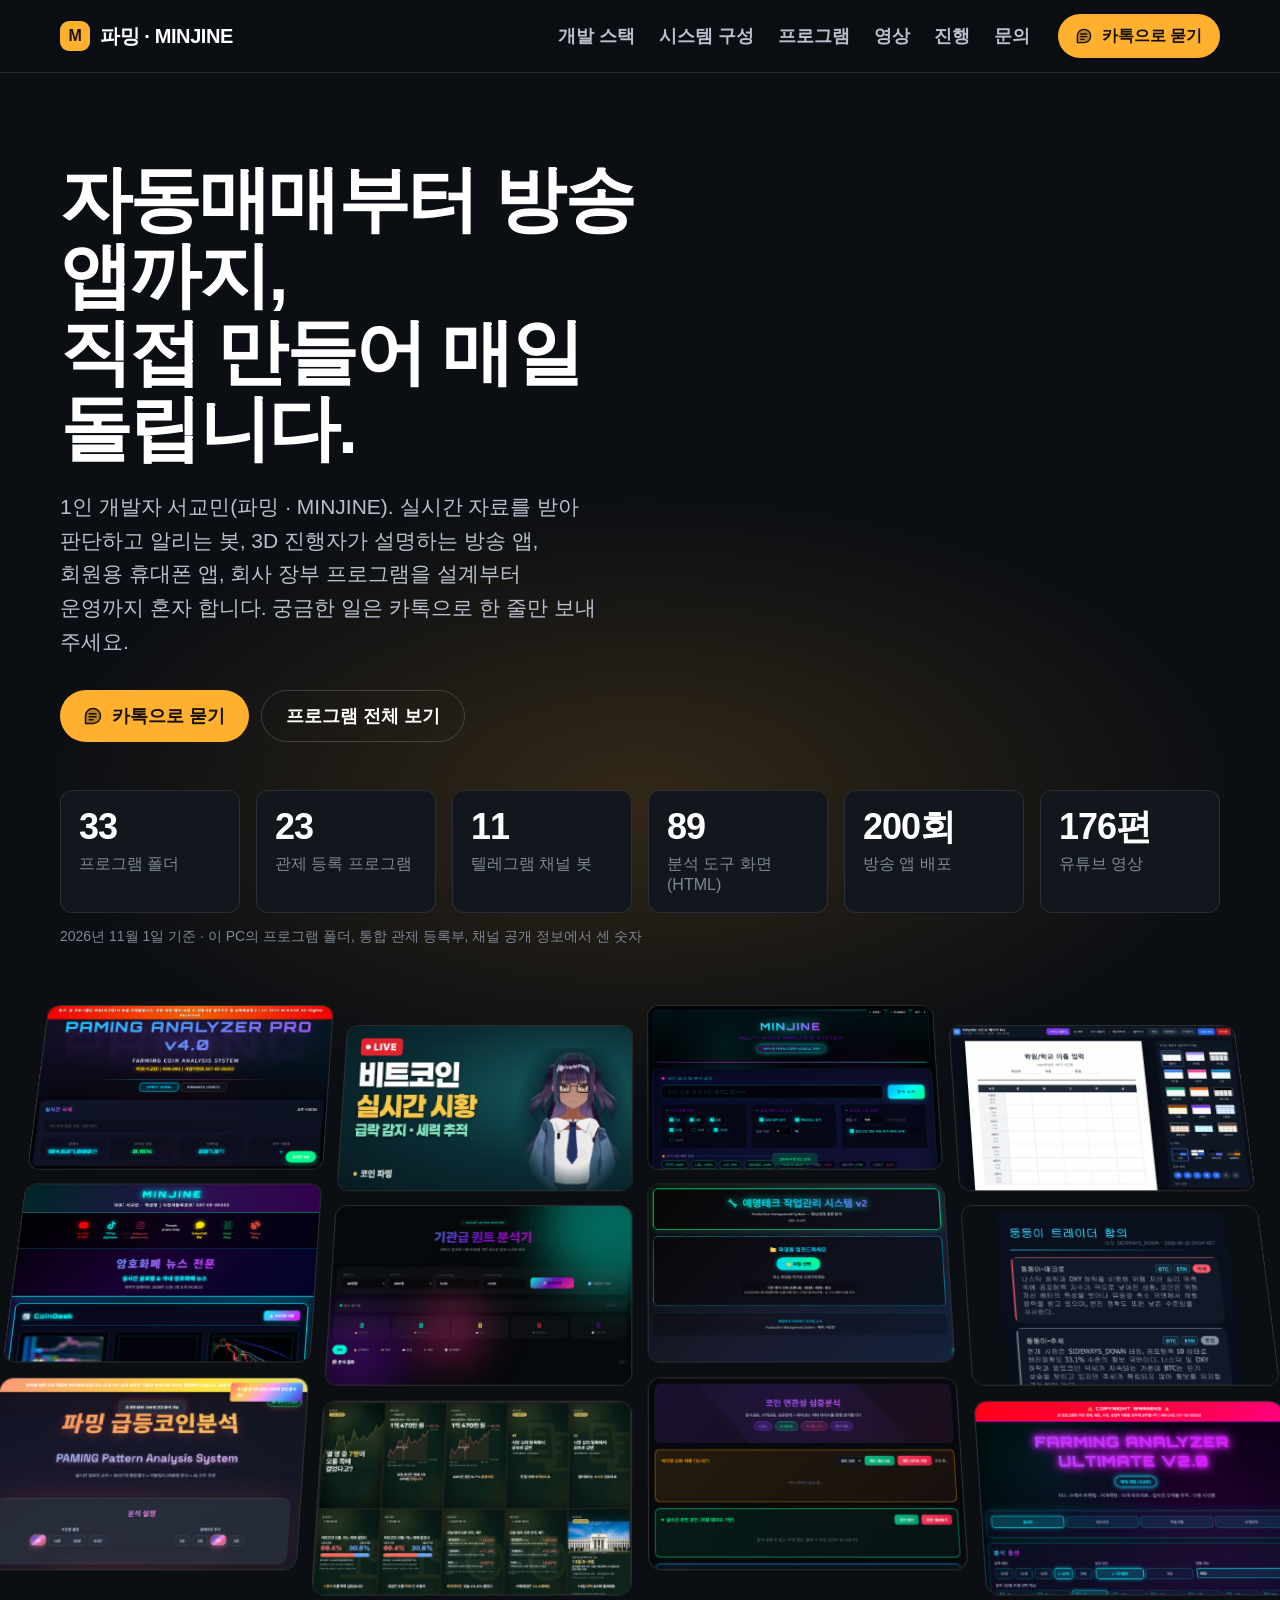
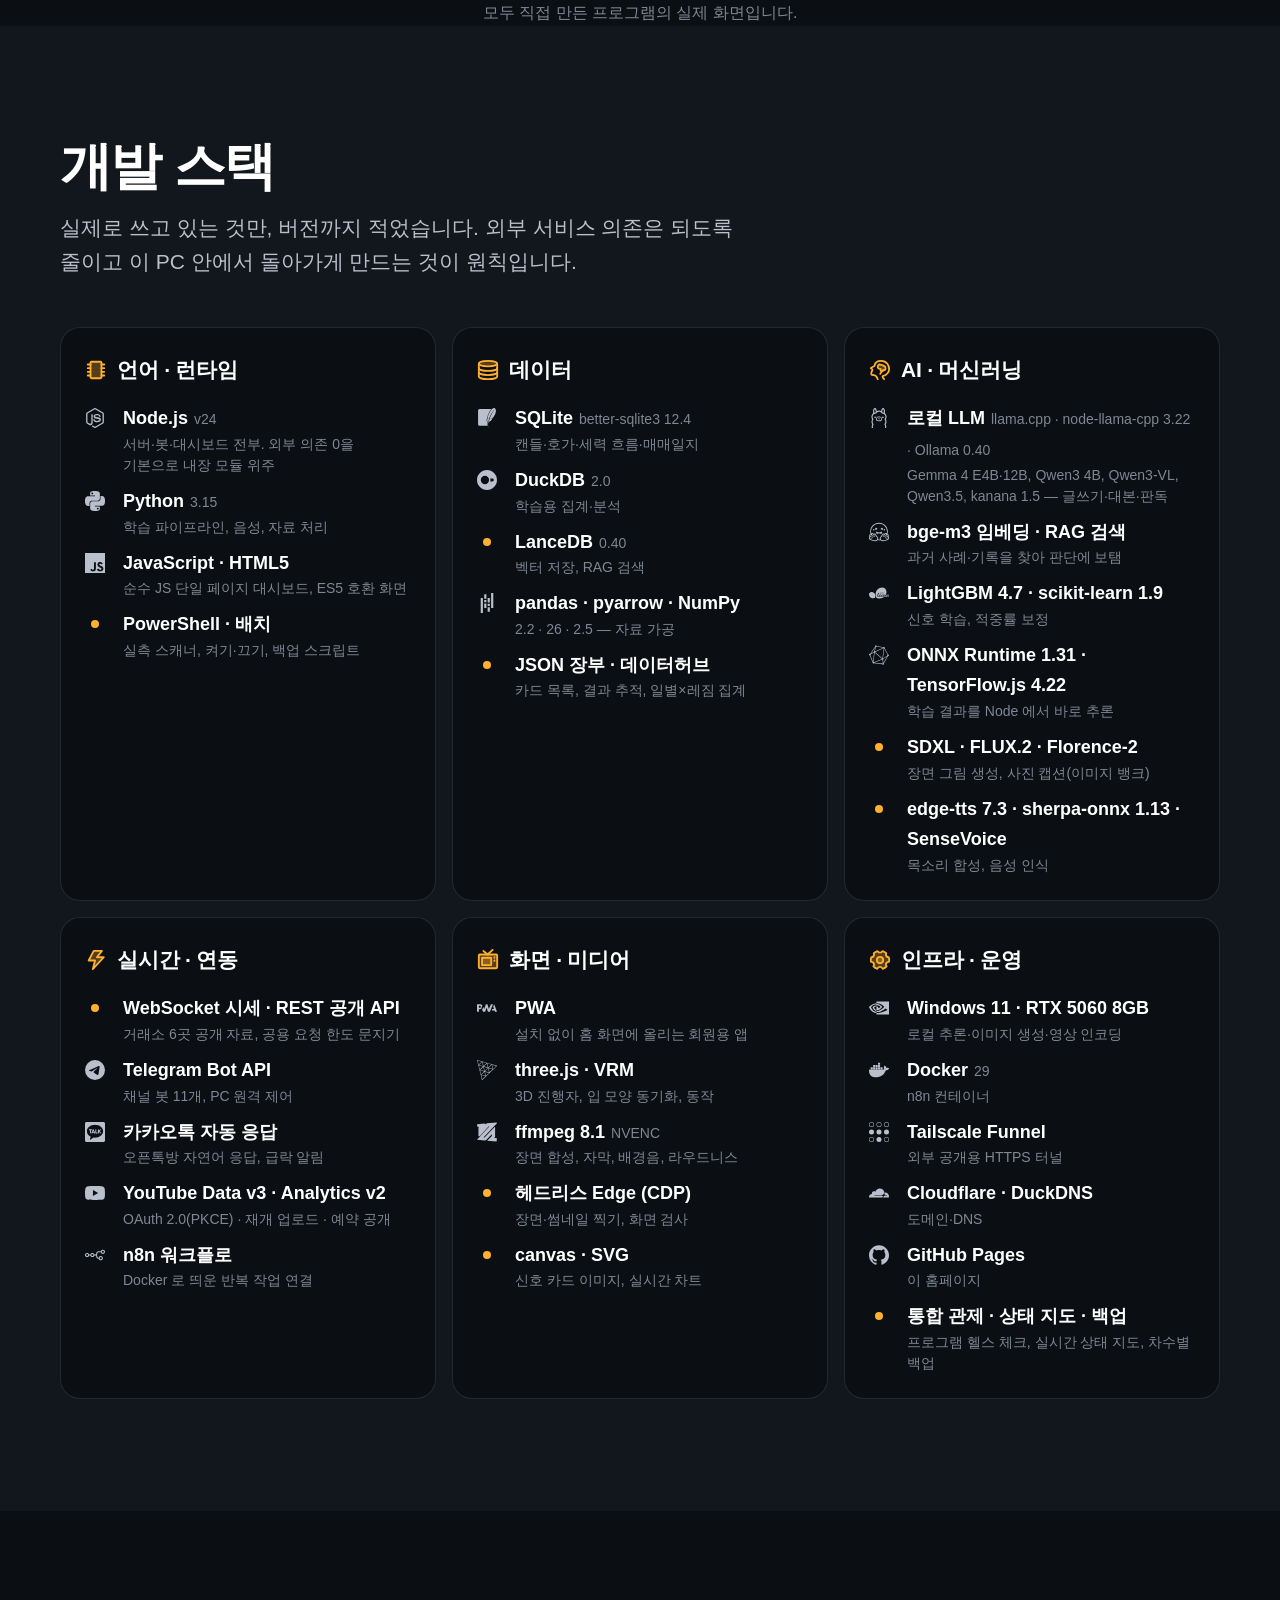
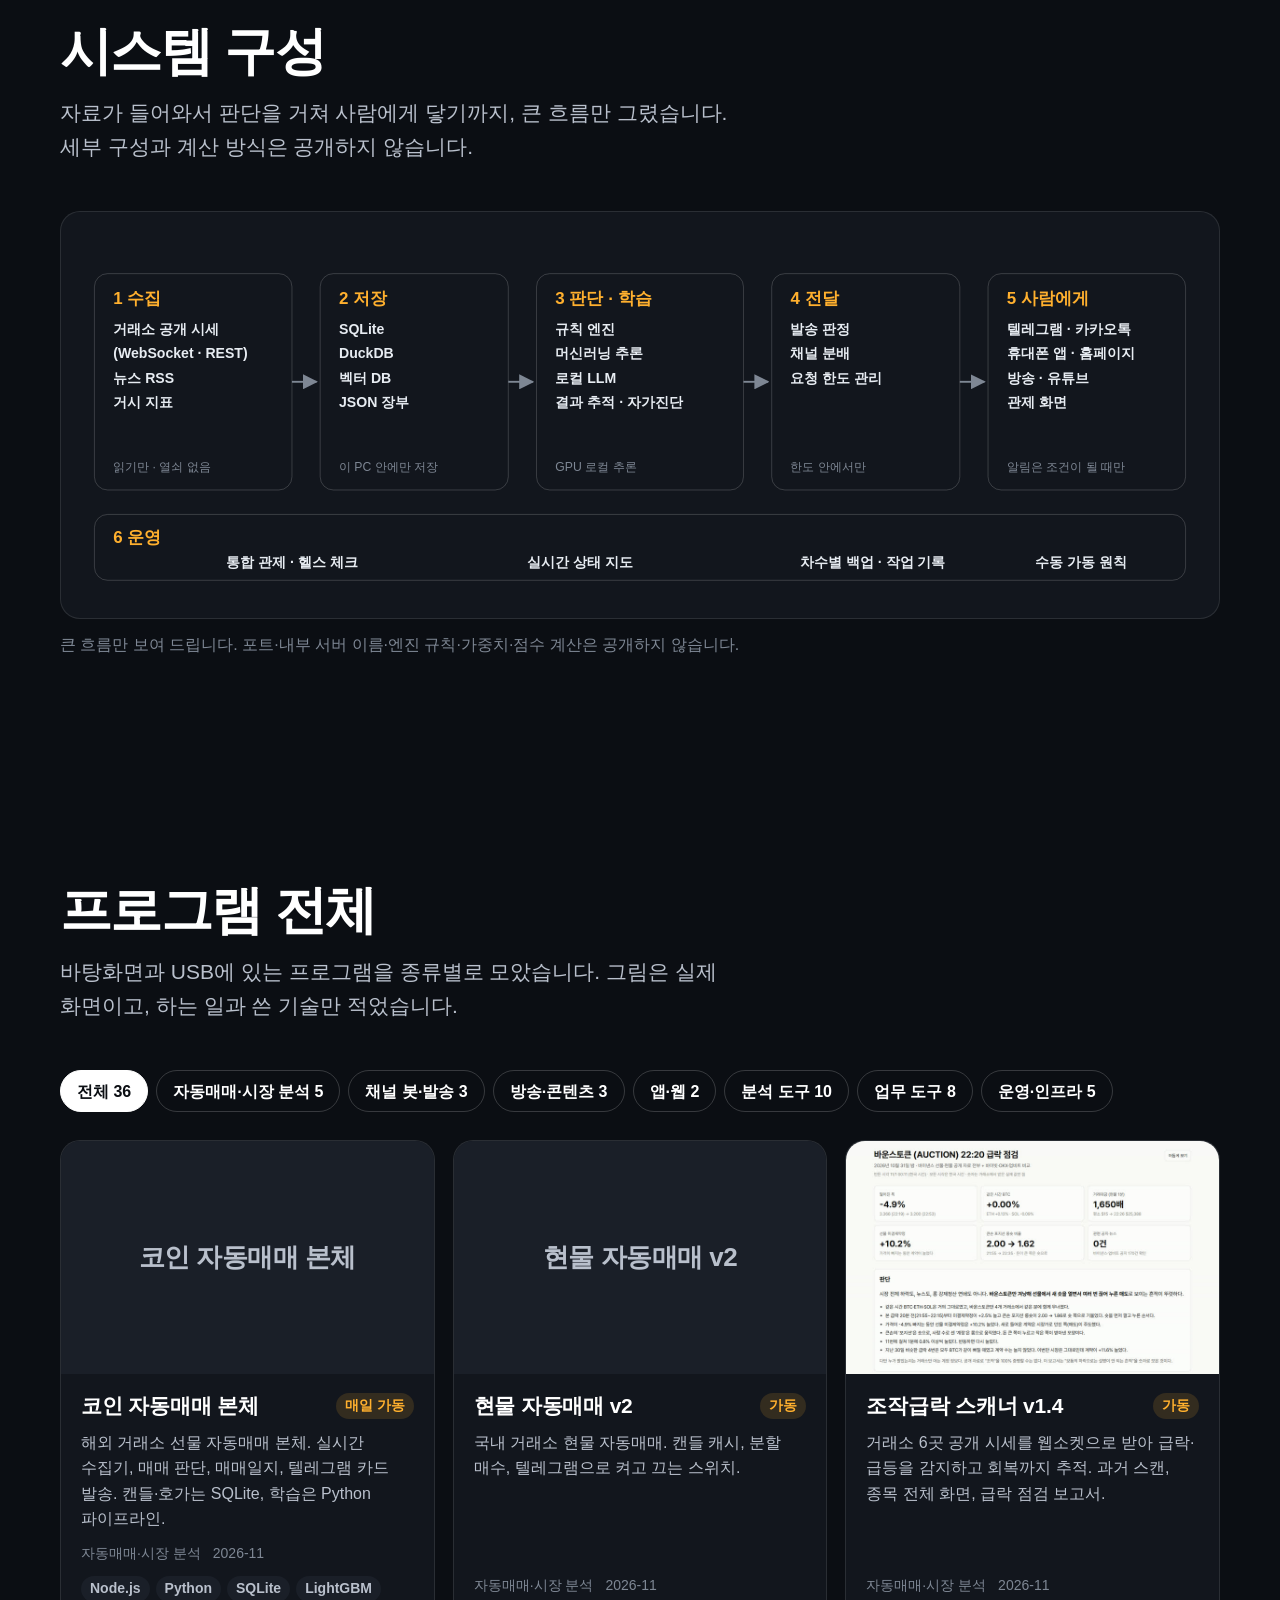
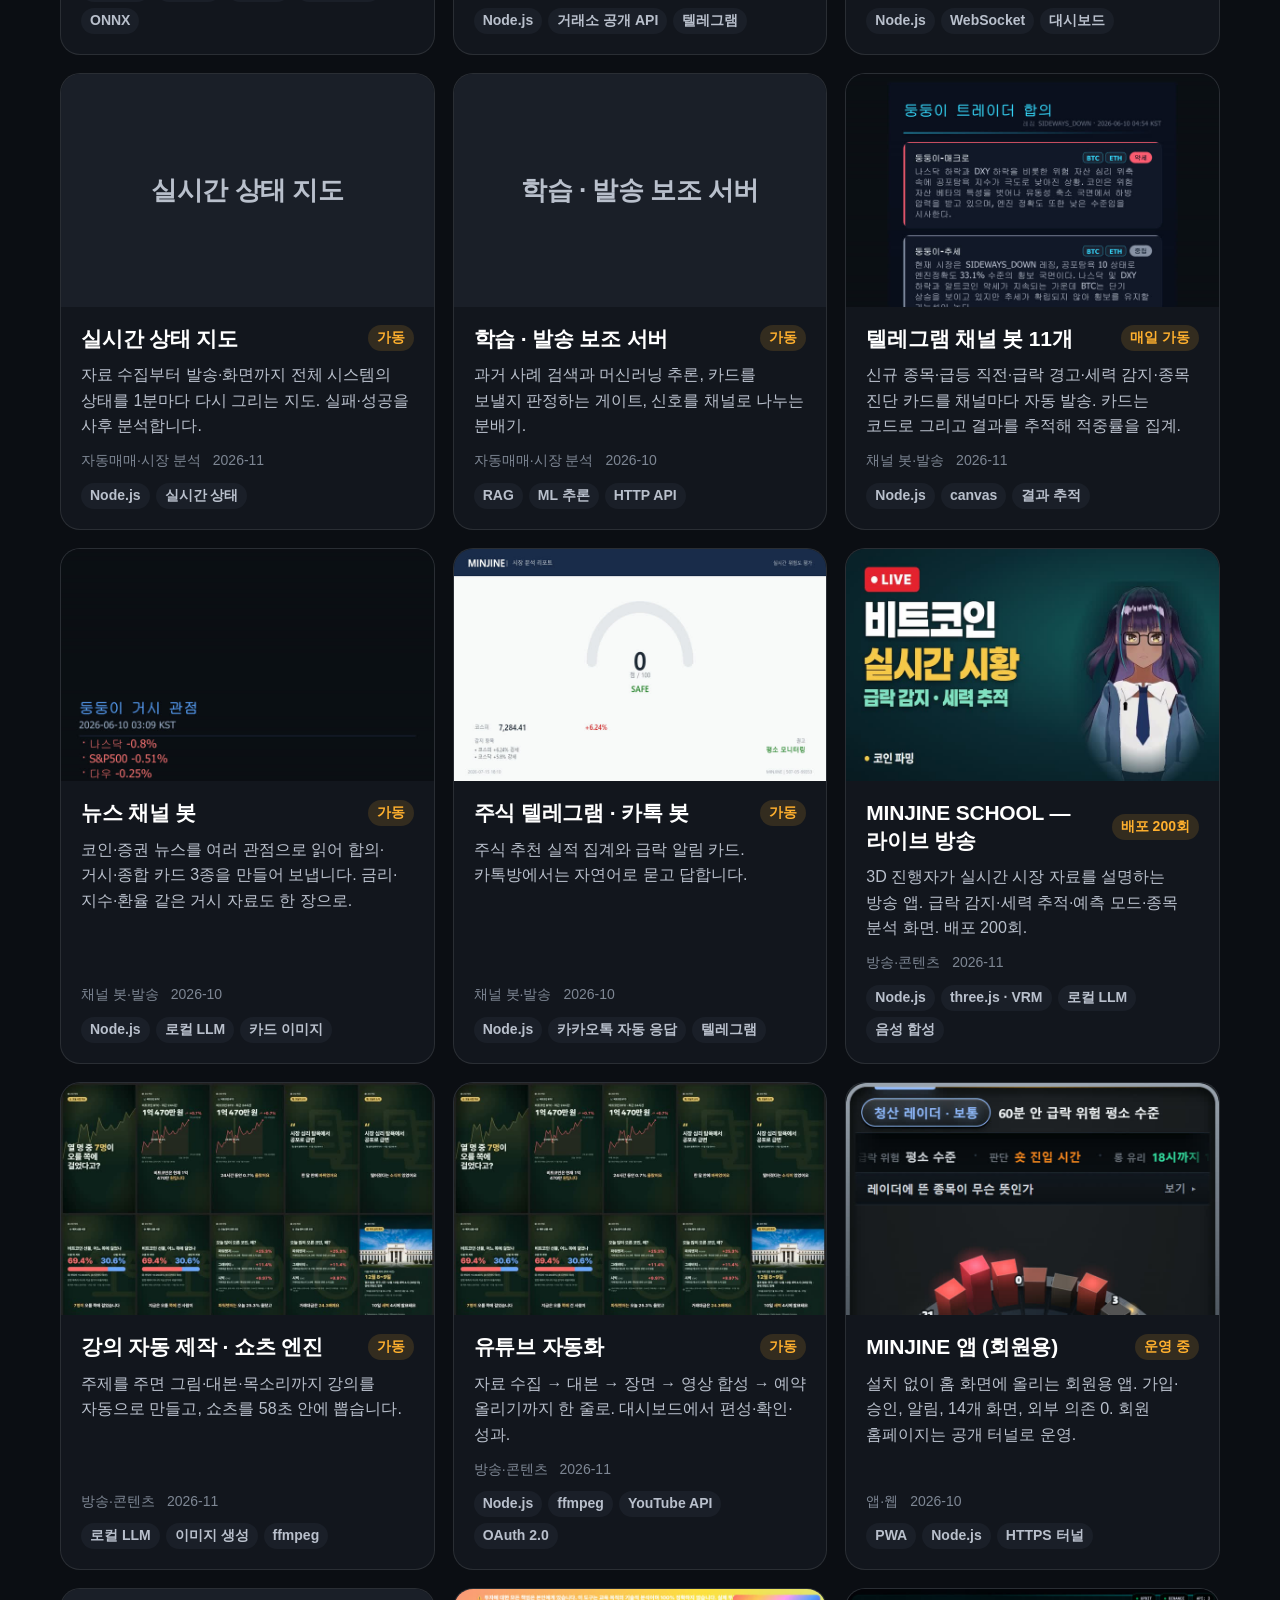
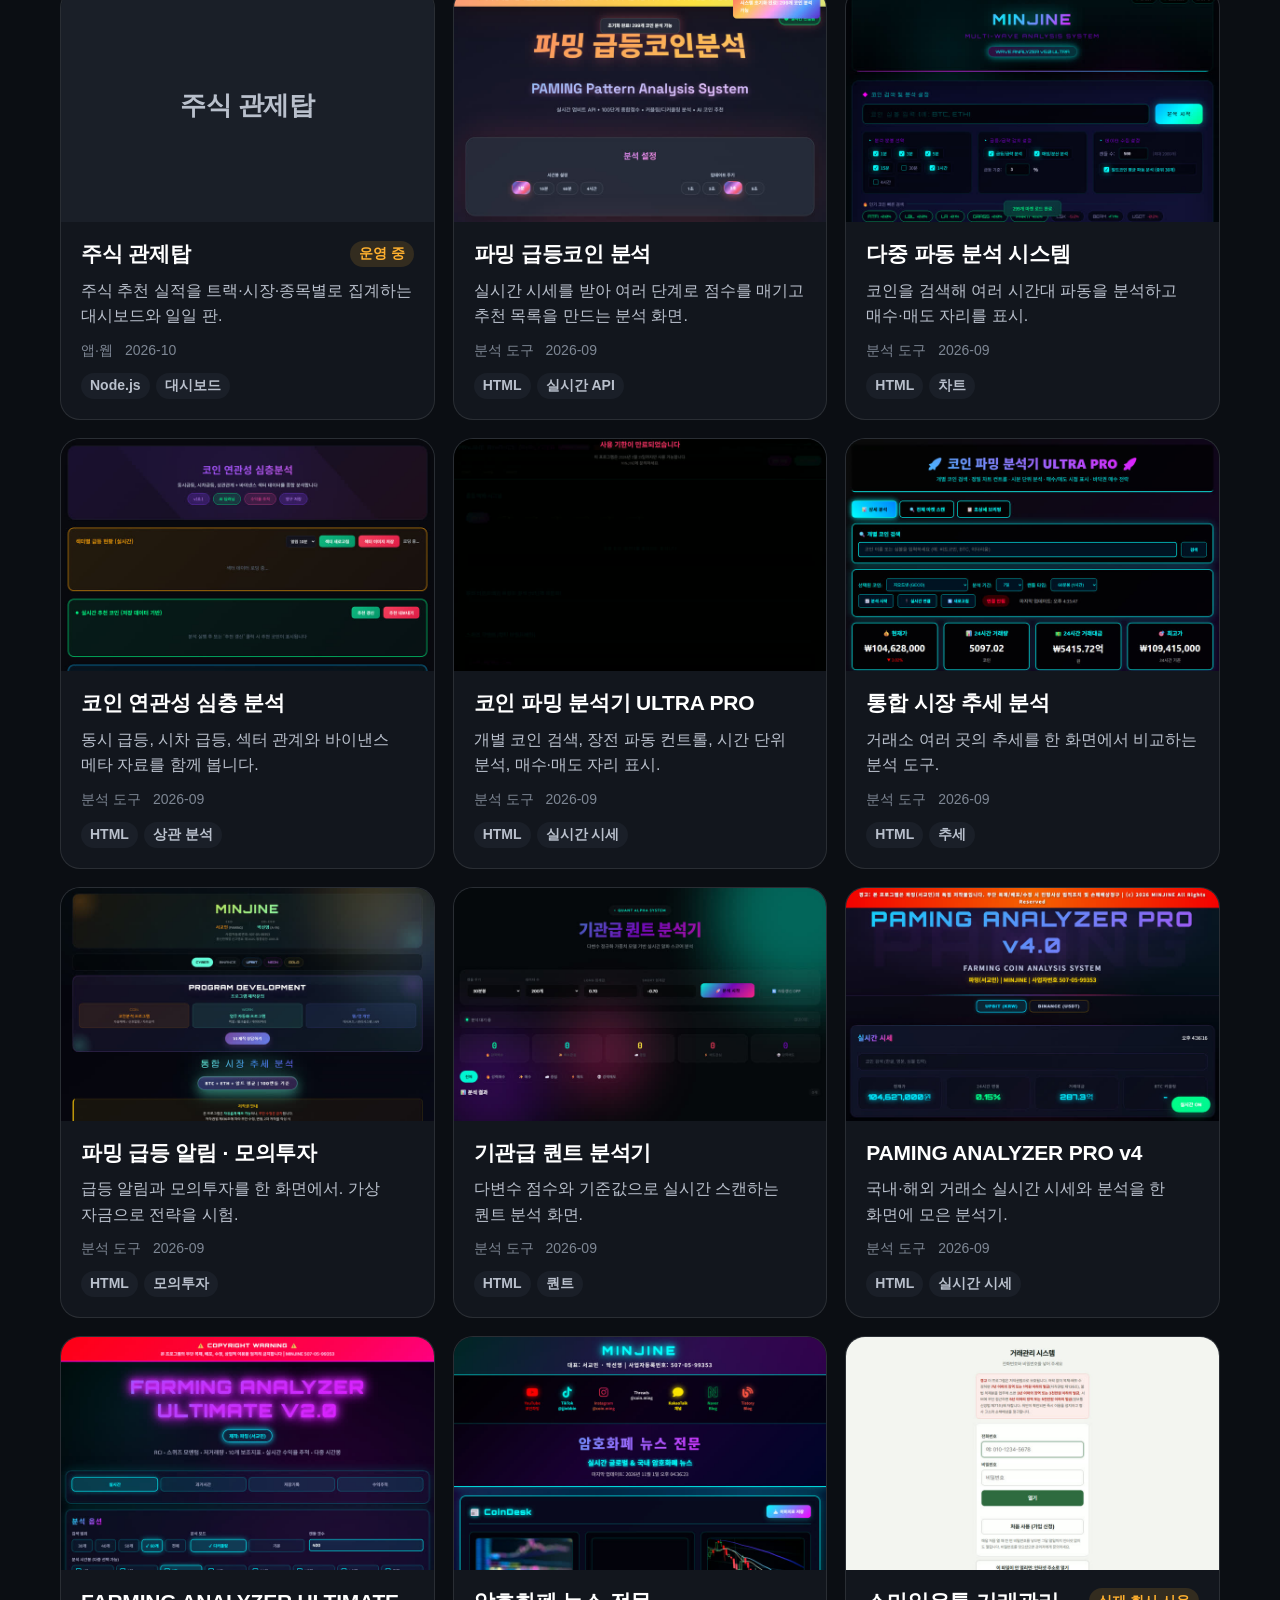
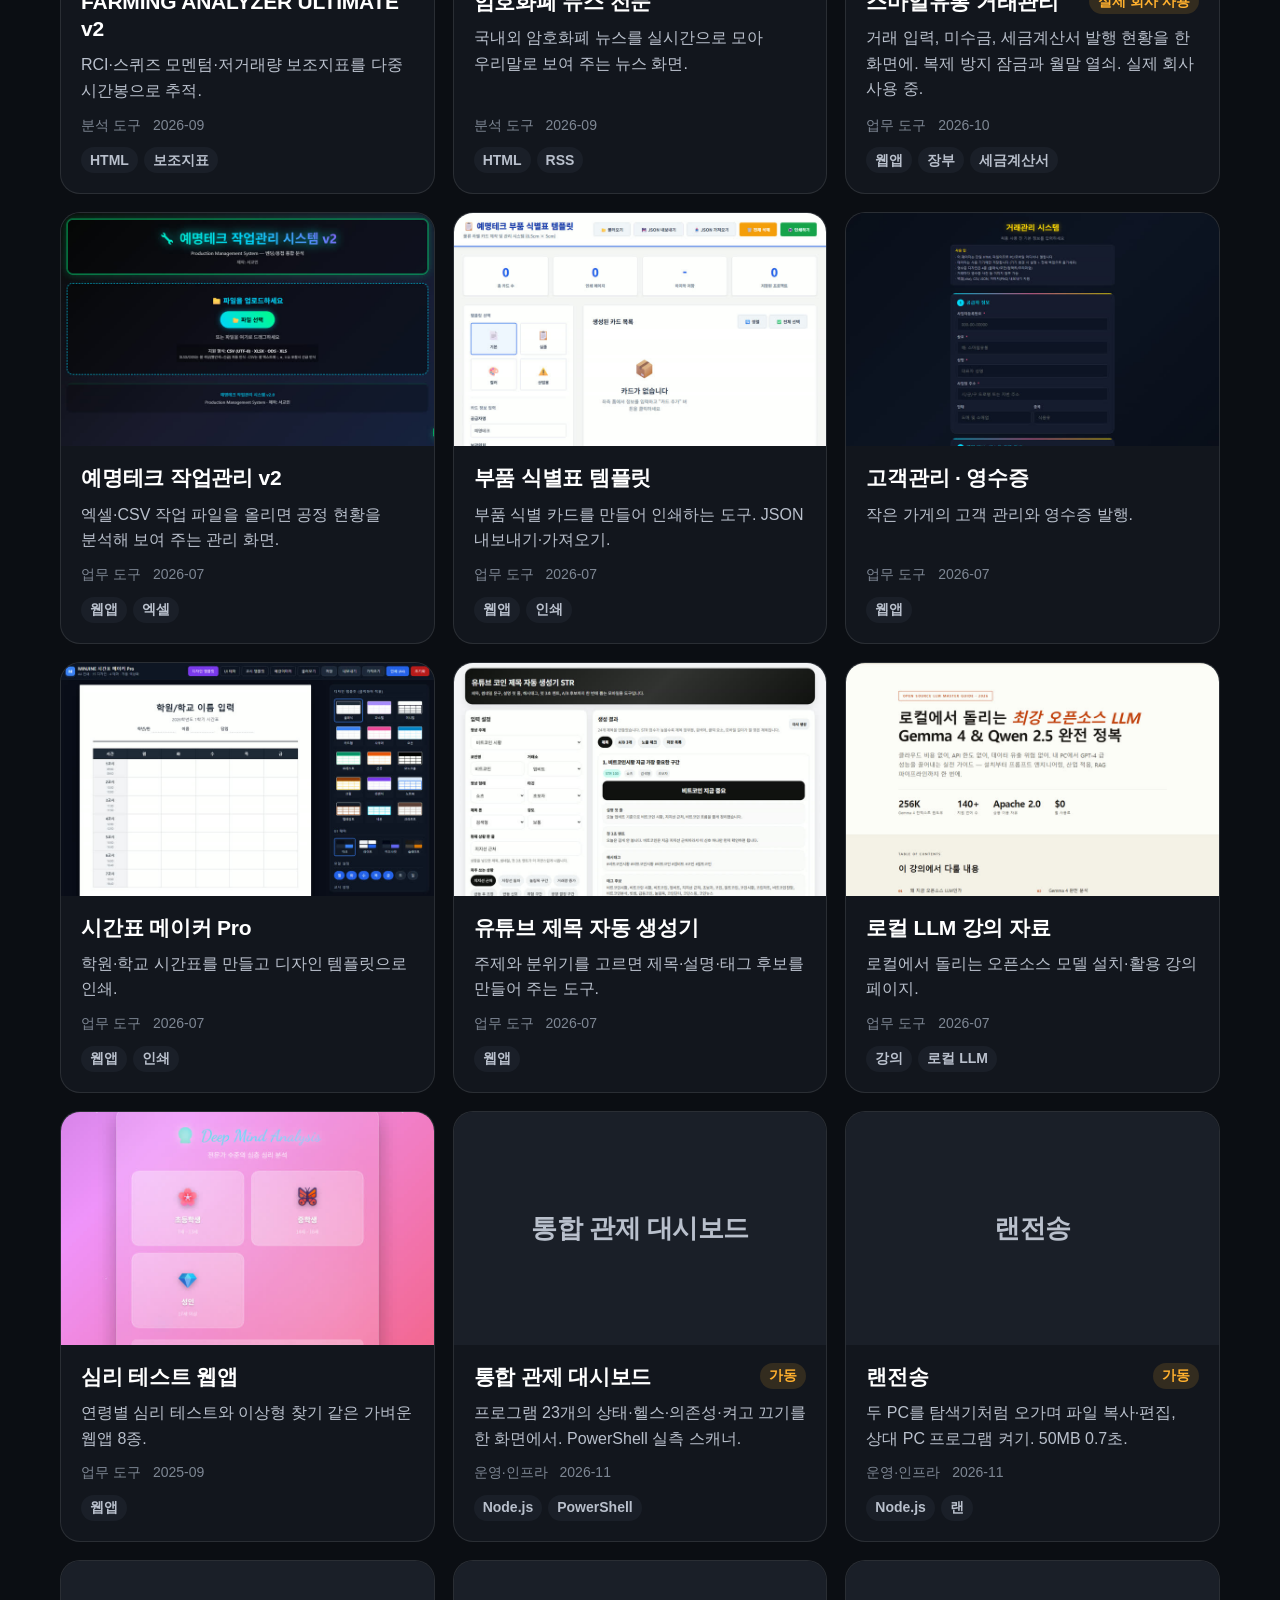
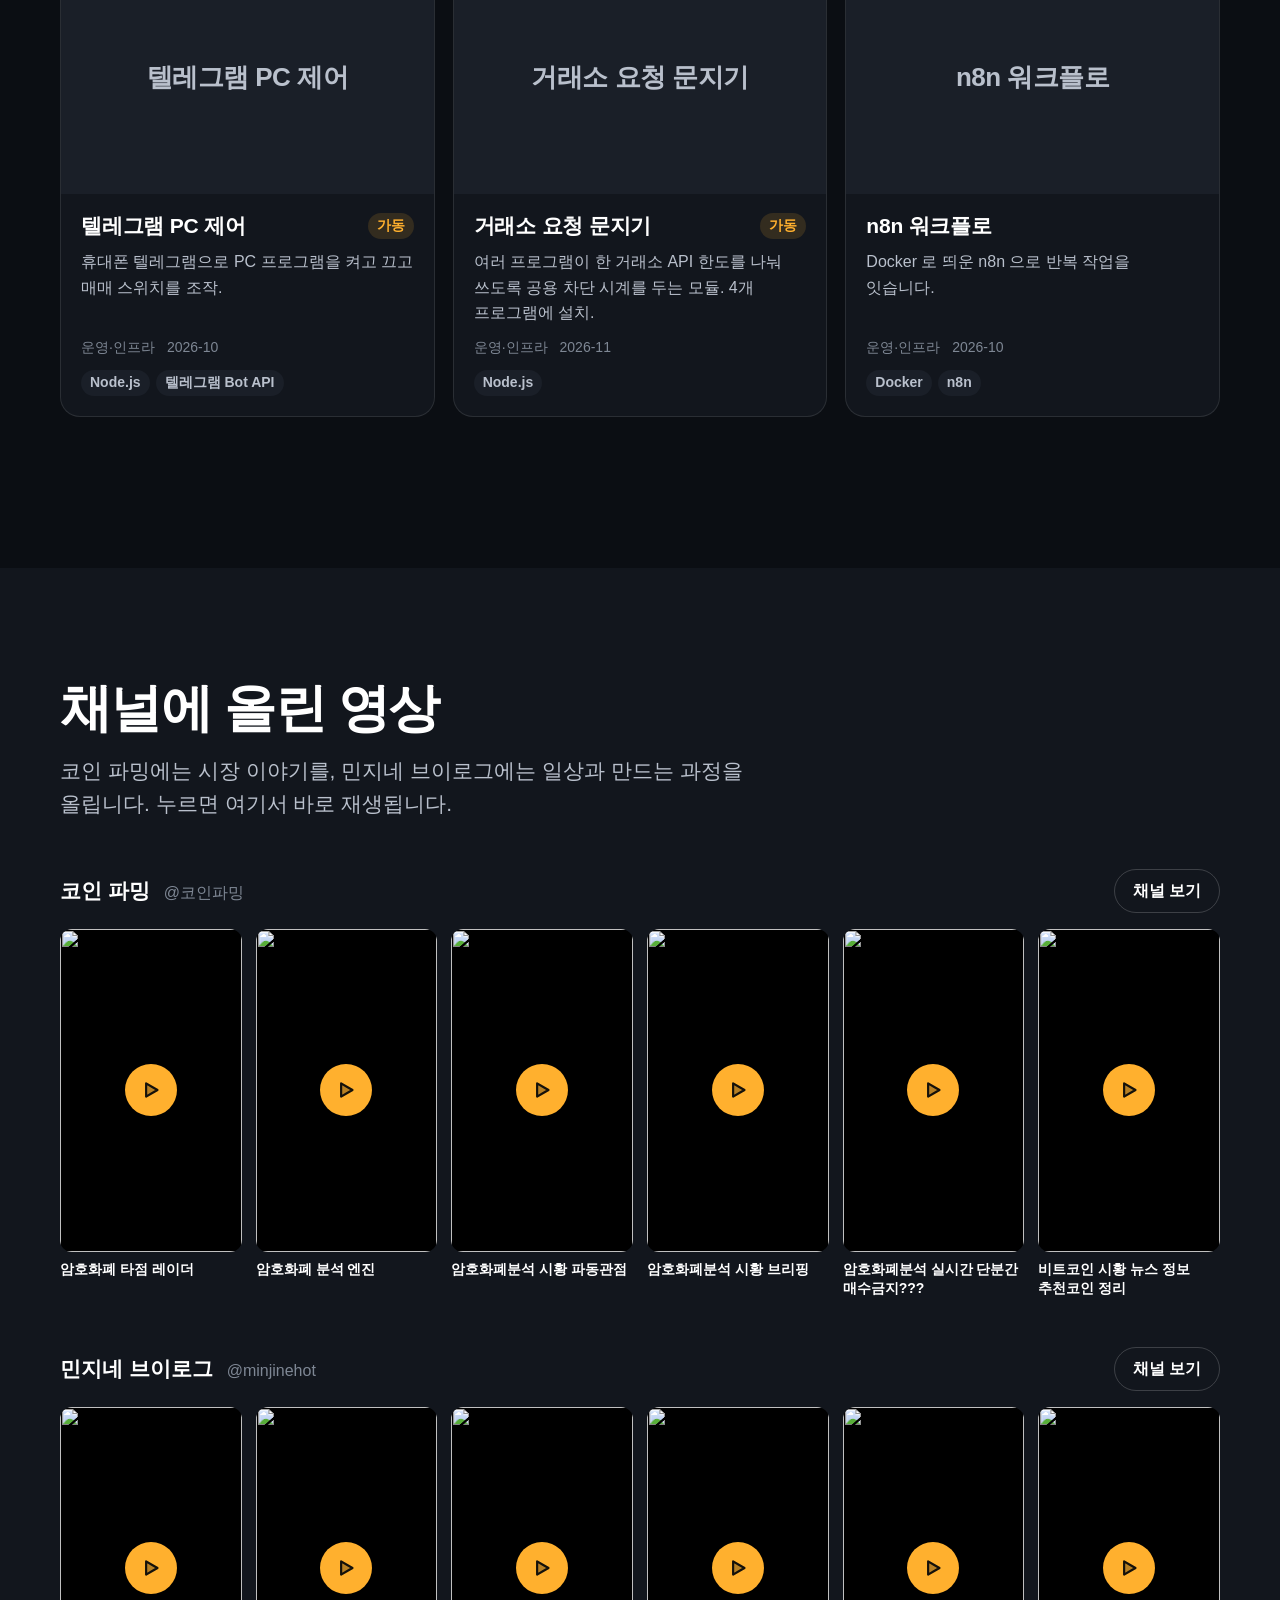
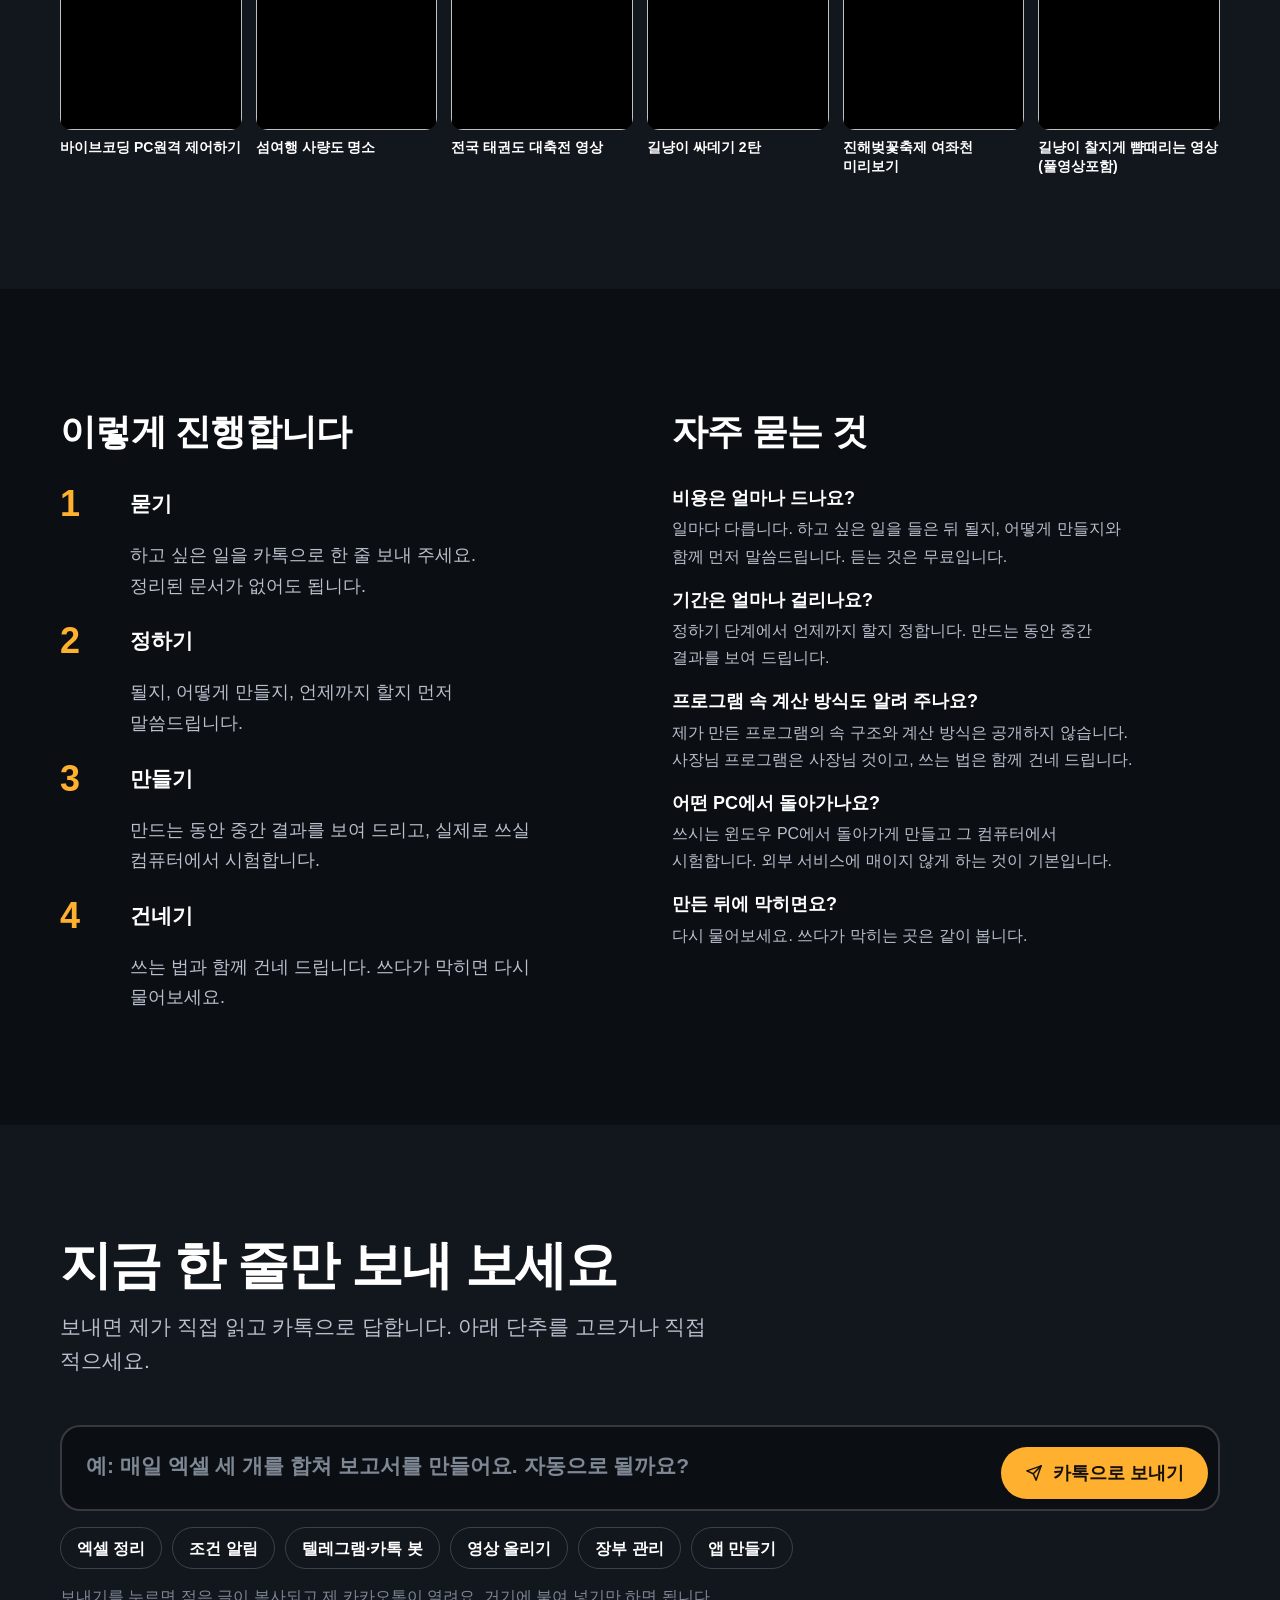
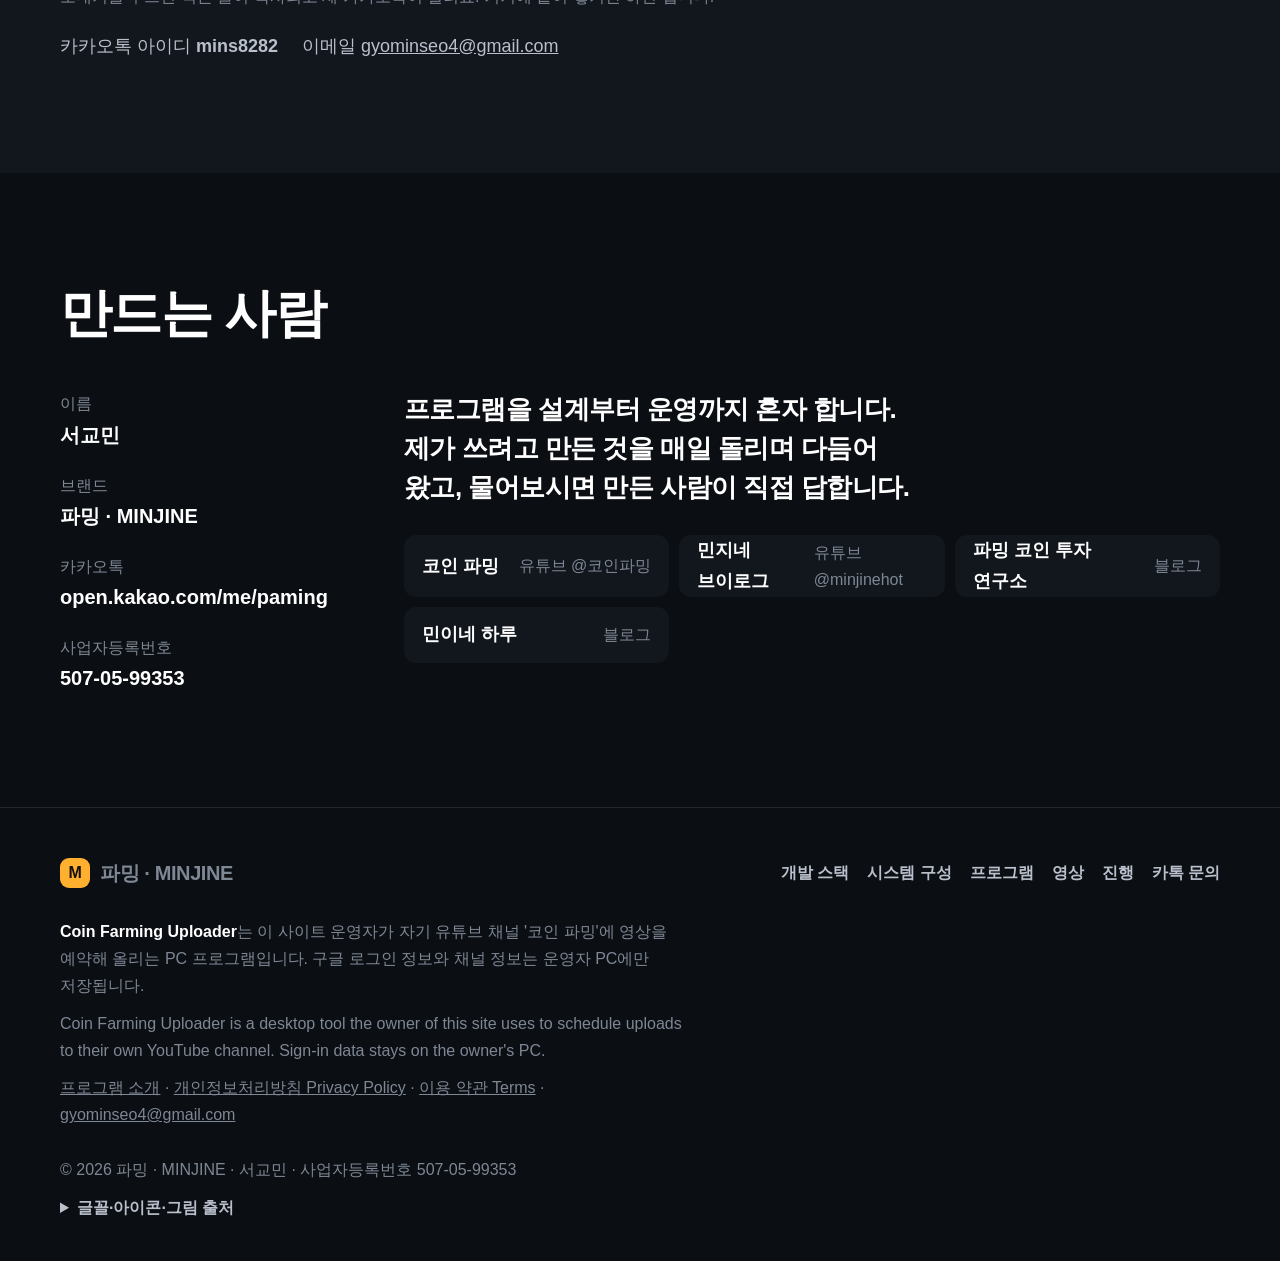
==== commit 74a8c04e: "네이버 서치어드바이저 소유 확인 태그 Co-Authored-By: Claude Opus 5.5 <noreply@anthropic.com>" ====
--- a/coin.html
+++ b/coin.html
@@ -3,16 +3,28 @@
 <head>
 <meta charset="utf-8">
 <meta name="viewport" content="width=device-width, initial-scale=1">
-<title>파밍 · MINJINE — 1인 개발자 서교민의 프로그램과 기술</title>
-<meta name="description" content="자동매매 봇, 텔레그램 채널 봇 11개, 실시간 방송 앱, 회원용 휴대폰 앱, 회사 장부 프로그램까지 직접 설계해 매일 돌리는 1인 개발자 서교민(파밍 · MINJINE). 개발 스택, 시스템 구성, 프로그램 전체 카탈로그. 문의는 카카오톡으로.">
-<link rel="canonical" href="https://gyominseo4-cyber.github.io/">
+<meta name="naver-site-verification" content="0d200f06b47f3058e6043f6f264cef64d2edfa7f" />
+<title>주식 · 암호화폐 자동매매 프로그램 제작 | MINJINE</title>
+<meta name="description" content="선물 · 현물 자동매매, 급락 감지 스캐너, 텔레그램 신호 카드, 카톡 주식 · 코인방 봇까지 직접 만들어 매일 돌리는 MINJINE 의 프로그램과 기술. 수익을 약속하거나 종목을 추천하지 않습니다.">
+<meta name="keywords" content="자동매매 프로그램, 코인 자동매매, 선물 자동매매, 텔레그램 봇, 트레이딩 봇 제작, MINJINE">
+<meta name="author" content="MINJINE (민지네) 서교민">
+<meta name="robots" content="index,follow,max-image-preview:large">
+<link rel="canonical" href="https://gyominseo4-cyber.github.io/coin.html">
 <meta property="og:type" content="website">
-<meta property="og:title" content="파밍 · MINJINE — 1인 개발자 서교민의 프로그램과 기술">
-<meta property="og:description" content="직접 설계해 매일 돌리는 프로그램 33개 폴더, 관제 등록 23개. 개발 스택과 시스템 구성, 실제 화면.">
-<meta property="og:url" content="https://gyominseo4-cyber.github.io/">
+<meta property="og:site_name" content="MINJINE">
+<meta property="og:locale" content="ko_KR">
+<meta property="og:title" content="주식 · 암호화폐 자동매매 프로그램 제작 | MINJINE">
+<meta property="og:description" content="선물 · 현물 자동매매, 급락 감지 스캐너, 텔레그램 신호 카드, 카톡 주식 · 코인방 봇까지 직접 만들어 매일 돌리는 MINJINE 의 프로그램과 기술. 수익을 약속하거나 종목을 추천하지 않습니다.">
+<meta property="og:url" content="https://gyominseo4-cyber.github.io/coin.html">
 <meta property="og:image" content="https://gyominseo4-cyber.github.io/og.jpg">
+<meta property="og:image:width" content="1200">
+<meta property="og:image:height" content="630">
 <meta name="twitter:card" content="summary_large_image">
-<meta name="theme-color" content="#0B0E13">
+<meta name="twitter:title" content="주식 · 암호화폐 자동매매 프로그램 제작 | MINJINE">
+<meta name="twitter:description" content="선물 · 현물 자동매매, 급락 감지 스캐너, 텔레그램 신호 카드, 카톡 주식 · 코인방 봇까지 직접 만들어 매일 돌리는 MINJINE 의 프로그램과 기술. 수익을 약속하거나 종목을 추천하지 않습니다.">
+<meta name="twitter:image" content="https://gyominseo4-cyber.github.io/og.jpg">
+<meta name="theme-color" content="#14120f">
+<script type="application/ld+json">{"@context": "https://schema.org", "@graph": [{"@type": "ProfessionalService", "@id": "https://gyominseo4-cyber.github.io/#org", "name": "MINJINE", "alternateName": ["민지네", "파밍"], "legalName": "민지네", "url": "https://gyominseo4-cyber.github.io/", "logo": "https://gyominseo4-cyber.github.io/og.jpg", "image": "https://gyominseo4-cyber.github.io/og.jpg", "email": "miniming10119@gmail.com", "founder": {"@type": "Person", "name": "서교민"}, "areaServed": "KR", "address": {"@type": "PostalAddress", "addressLocality": "창원시", "addressRegion": "경상남도", "addressCountry": "KR"}, "sameAs": ["https://www.youtube.com/@minjinehot", "https://www.youtube.com/channel/UClBL24Km4AfYAwJRhnQZkRA", "https://mingogogo.tistory.com", "https://tt10119.tistory.com", "https://open.kakao.com/me/paming"], "knowsAbout": ["사무 자동화", "업무 자동화", "엑셀 자동화", "CAD 자동화", "쇼핑몰 자동화", "자동매매 프로그램", "유튜브 영상 자동화", "챗봇"], "makesOffer": [{"@type": "Offer", "itemOffered": {"@type": "Service", "name": "엑셀 업무 자동화 프로그램 제작"}}, {"@type": "Offer", "itemOffered": {"@type": "Service", "name": "CAD 도면 자동 생성 · 일괄 출력"}}, {"@type": "Offer", "itemOffered": {"@type": "Service", "name": "쇼핑몰 주문 · 송장 · 재고 자동화"}}, {"@type": "Offer", "itemOffered": {"@type": "Service", "name": "거래 장부 · 견적서 프로그램"}}, {"@type": "Offer", "itemOffered": {"@type": "Service", "name": "유튜브 영상 자동 제작"}}, {"@type": "Offer", "itemOffered": {"@type": "Service", "name": "카톡 · 당근 채팅방 자동 응답"}}, {"@type": "Offer", "itemOffered": {"@type": "Service", "name": "주식 · 암호화폐 자동매매 프로그램 제작"}}]}, {"@type": "WebPage", "@id": "https://gyominseo4-cyber.github.io/coin.html#page", "url": "https://gyominseo4-cyber.github.io/coin.html", "name": "주식 · 암호화폐 자동매매 프로그램 제작 | MINJINE", "description": "선물 · 현물 자동매매, 급락 감지 스캐너, 텔레그램 신호 카드, 카톡 주식 · 코인방 봇까지 직접 만들어 매일 돌리는 MINJINE 의 프로그램과 기술. 수익을 약속하거나 종목을 추천하지 않습니다.", "inLanguage": "ko-KR", "isPartOf": {"@type": "WebSite", "@id": "https://gyominseo4-cyber.github.io/#site", "url": "https://gyominseo4-cyber.github.io/", "name": "MINJINE", "publisher": {"@id": "https://gyominseo4-cyber.github.io/#org"}}, "about": {"@id": "https://gyominseo4-cyber.github.io/#org"}}]}</script>
 <meta name="color-scheme" content="dark">
 <link rel="icon" href="data:image/svg+xml,%3Csvg xmlns='http://www.w3.org/2000/svg' viewBox='0 0 64 64'%3E%3Crect width='64' height='64' rx='14' fill='%23FFB02E'/%3E%3Cpath d='M15 47V17h8l9 16 9-16h8v30h-8V31l-9 16-9-16v16z' fill='%2315110A'/%3E%3C/svg%3E">
 <link rel="preconnect" href="https://cdn.jsdelivr.net" crossorigin>
